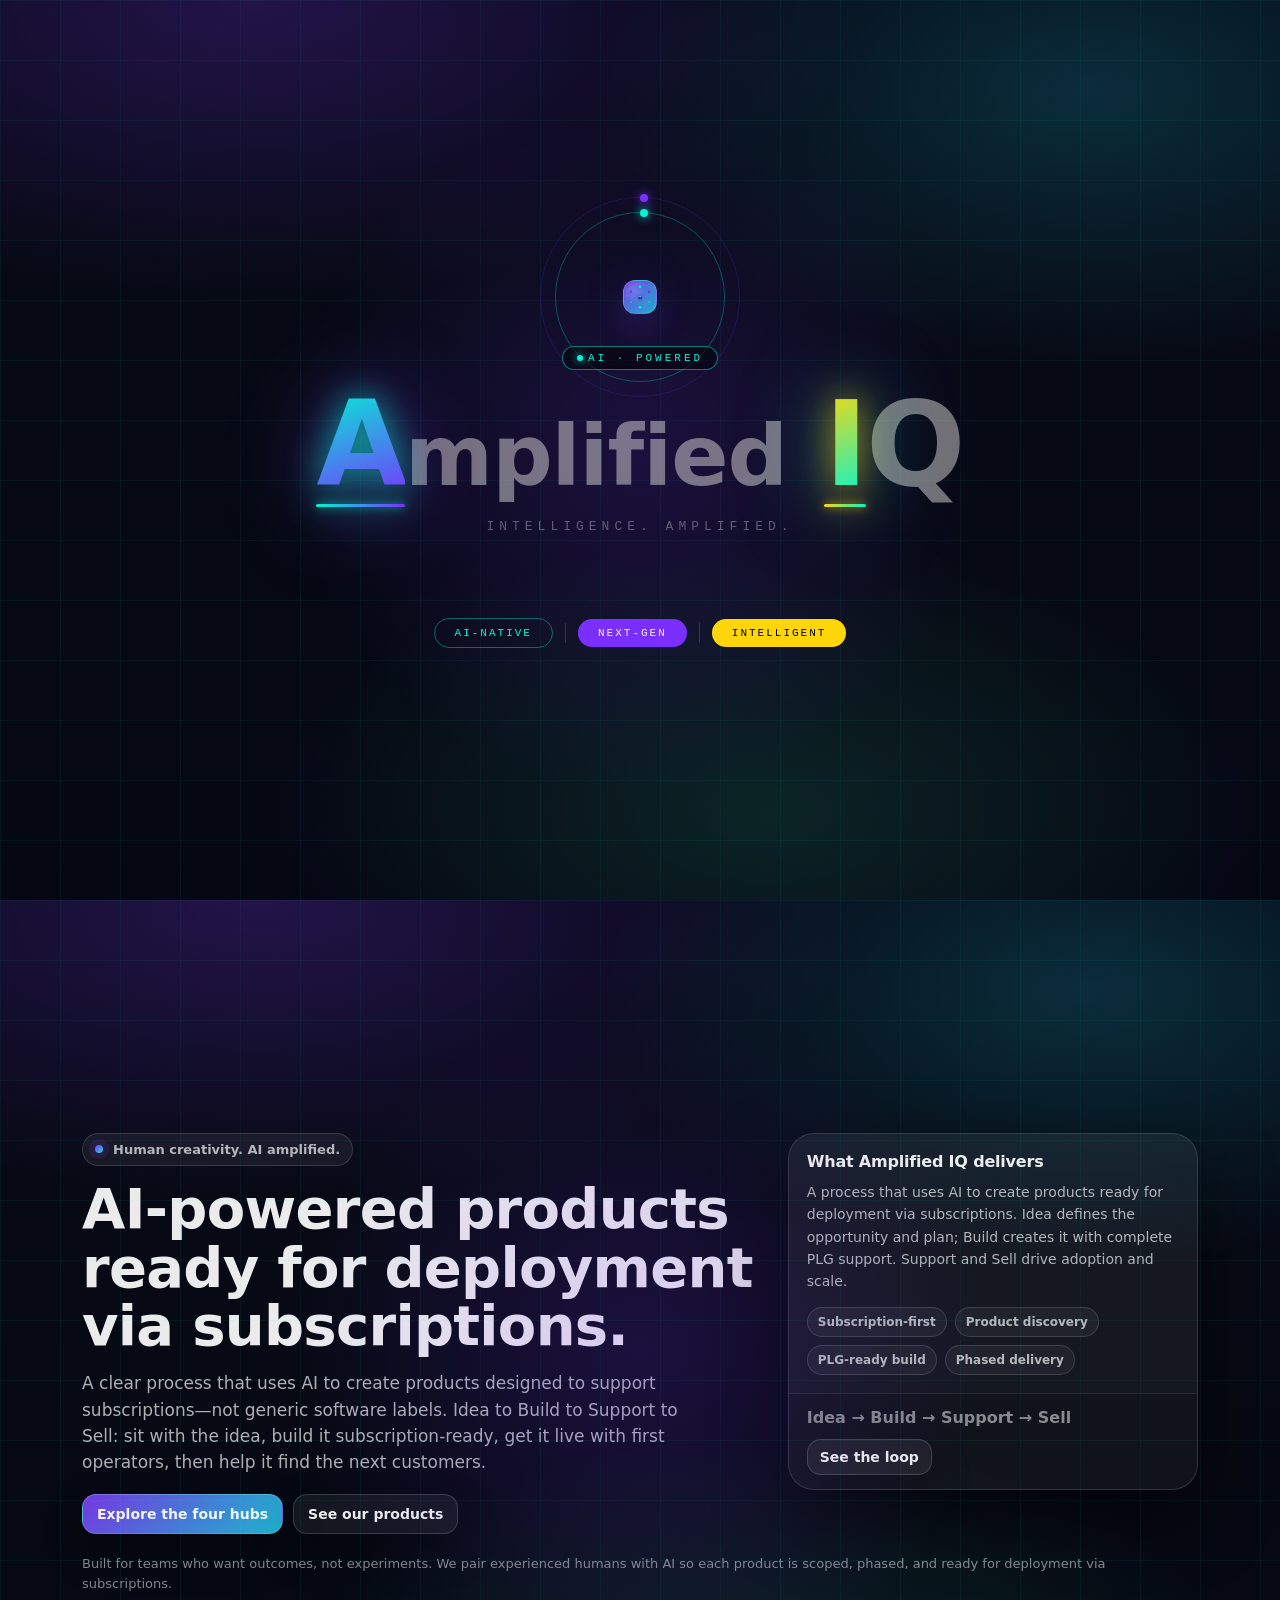
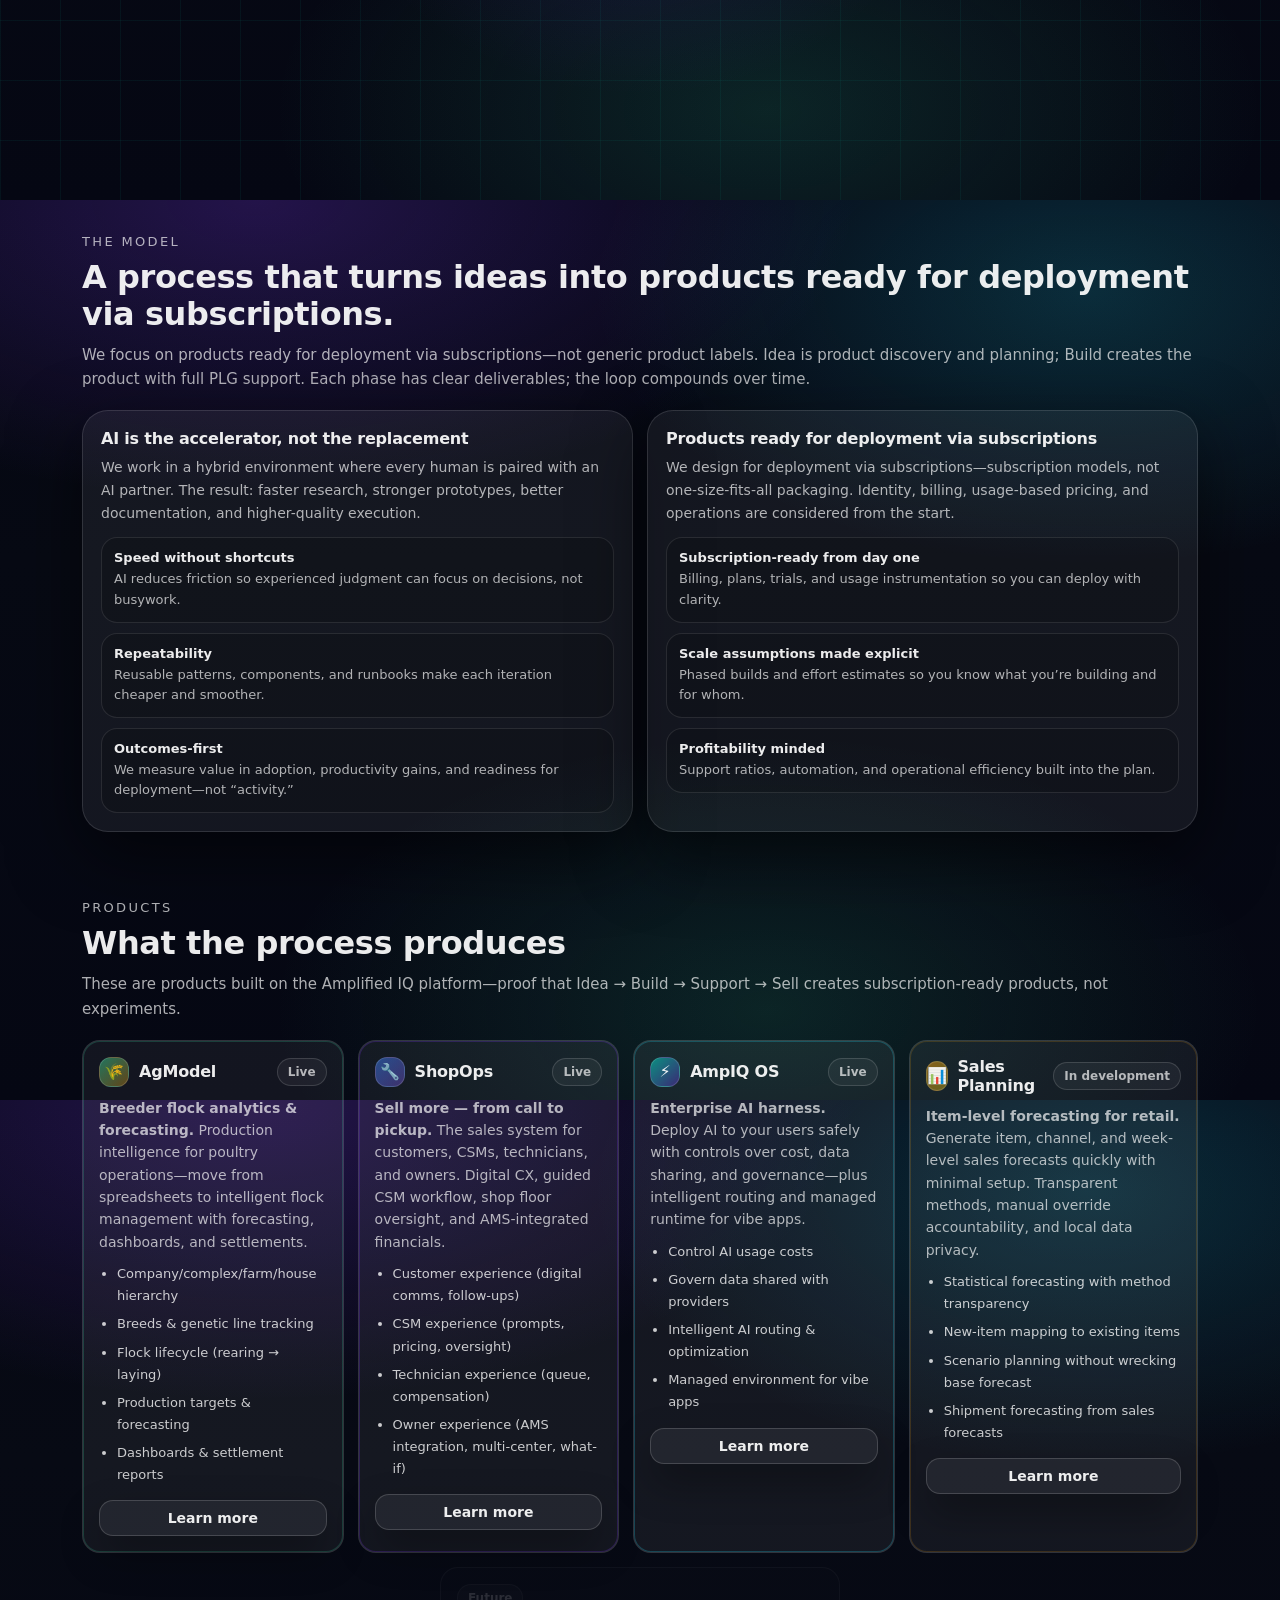
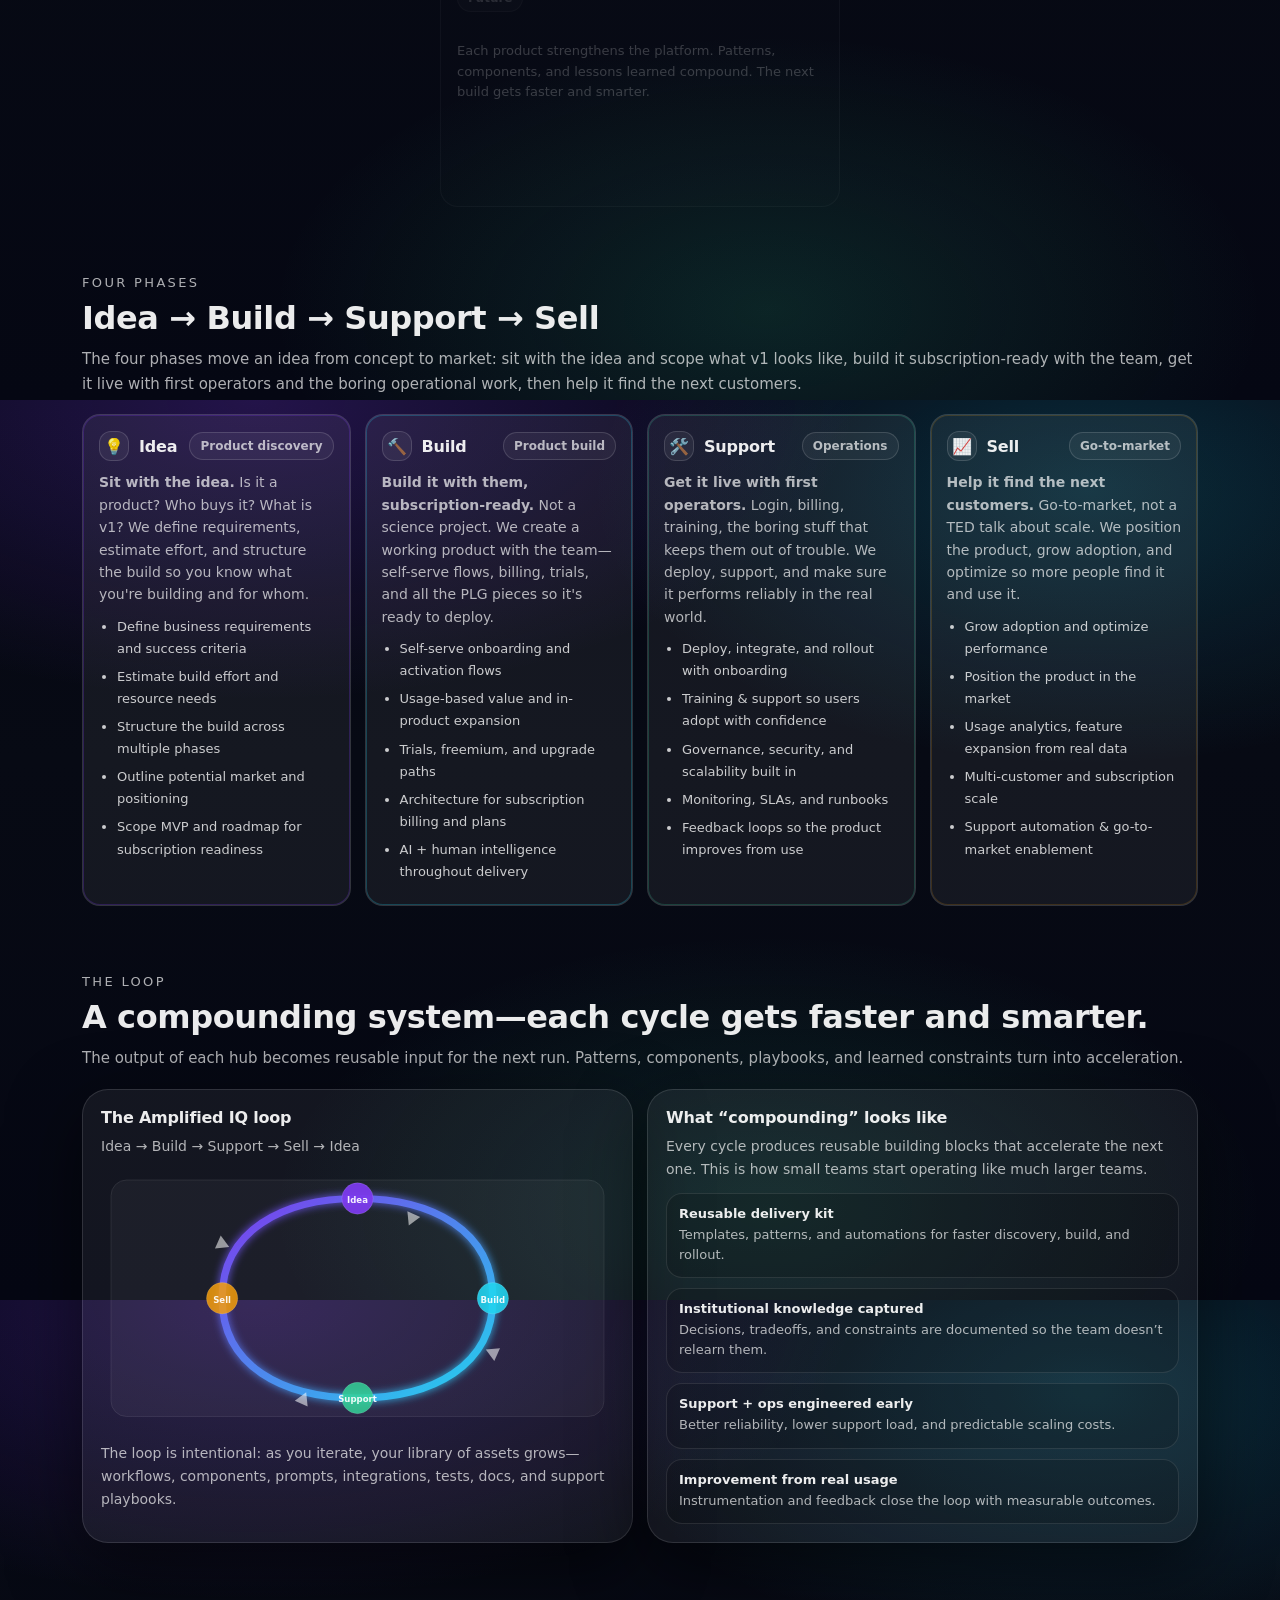
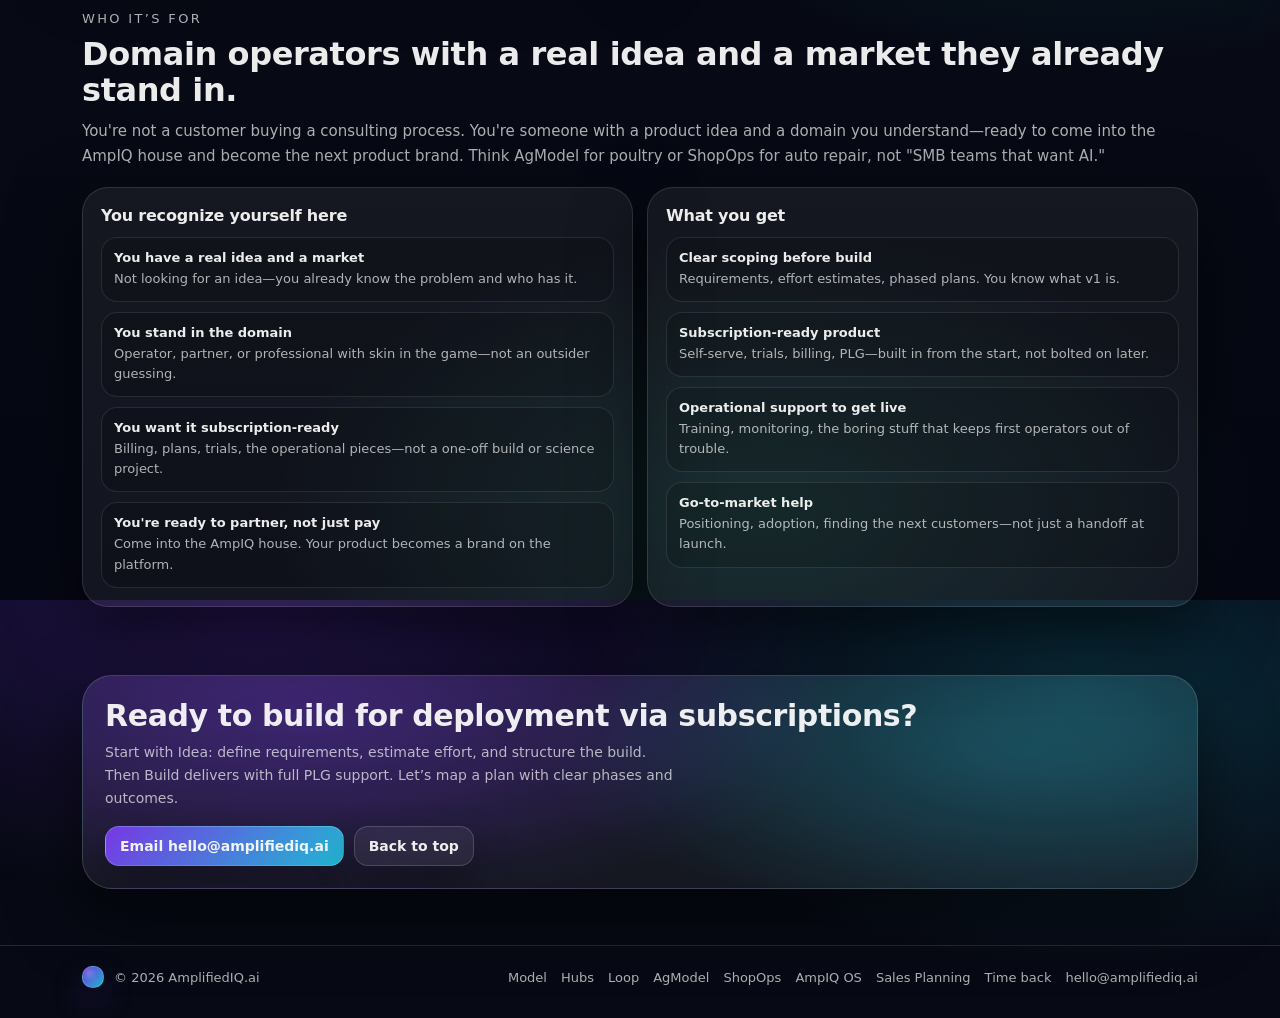
==== index.html @ dca17cbe "Expand ShopOps with full application story Customer experience: - Digital customer communication and" ====
<!doctype html>
<html lang="en">
<head>
  <meta charset="utf-8" />
  <meta name="viewport" content="width=device-width, initial-scale=1" />
  <title>Amplified IQ | Human creativity. AI amplified.</title>
  <meta name="description" content="Amplified IQ uses AI to create products ready for deployment via subscriptions. Ignite defines requirements and market; Forge builds with full PLG support." />
  <meta name="theme-color" content="#0b1020" />
  <style>
    :root {
      --black: #08080a;
      --white: #f2f0eb;
      --cyan: #00f5d4;
      --electric: #7b2fff;
      --gold: #ffd60a;
      --mid: #1a1a24;
    }
  
    * { margin: 0; padding: 0; box-sizing: border-box; }
  
    body {
      background: var(--black);
      color: var(--white);
      font-family: 'Syne', sans-serif;
      overflow-x: hidden;
      min-height: 100vh;
    }
  
    /* ─── HERO SECTION ─── */
    .hero {
      min-height: 100vh;
      display: flex;
      flex-direction: column;
      align-items: center;
      justify-content: center;
      position: relative;
      padding: 60px 40px;
      overflow: hidden;
    }
  
    /* animated grid bg */
    .hero::before {
      content: '';
      position: absolute;
      inset: 0;
      background-image:
        linear-gradient(rgba(0,245,212,0.05) 1px, transparent 1px),
        linear-gradient(90deg, rgba(0,245,212,0.05) 1px, transparent 1px);
      background-size: 60px 60px;
      animation: gridShift 20s linear infinite;
      pointer-events: none;
    }
  
    @keyframes gridShift {
      0% { transform: translateY(0); }
      100% { transform: translateY(60px); }
    }
  
    /* radial glow */
    .hero::after {
      content: '';
      position: absolute;
      top: 50%;
      left: 50%;
      transform: translate(-50%, -50%);
      width: 700px;
      height: 700px;
      background: radial-gradient(circle, rgba(123,47,255,0.18) 0%, transparent 70%);
      pointer-events: none;
    }
  
    /* ─── LOGO MARK ─── */
    .logo-container {
      position: relative;
      z-index: 2;
      display: flex;
      flex-direction: column;
      align-items: center;
      gap: 32px;
      animation: fadeUp 1s ease both;
    }
  
    @keyframes fadeUp {
      from { opacity: 0; transform: translateY(40px); }
      to   { opacity: 1; transform: translateY(0); }
    }
  
    .mark {
      position: relative;
      width: 140px;
      height: 140px;
    }
  
    .mark svg {
      width: 100%;
      height: 100%;
      filter: drop-shadow(0 0 24px rgba(0,245,212,0.5)) drop-shadow(0 0 60px rgba(123,47,255,0.4));
      animation: pulse 3s ease-in-out infinite;
    }
  
    @keyframes pulse {
      0%, 100% { filter: drop-shadow(0 0 24px rgba(0,245,212,0.5)) drop-shadow(0 0 60px rgba(123,47,255,0.4)); }
      50%       { filter: drop-shadow(0 0 40px rgba(0,245,212,0.8)) drop-shadow(0 0 80px rgba(123,47,255,0.7)); }
    }
  
    /* orbit ring */
    .orbit {
      position: absolute;
      top: 50%; left: 50%;
      width: 170px; height: 170px;
      border: 1px solid rgba(0,245,212,0.3);
      border-radius: 50%;
      transform: translate(-50%, -50%);
      animation: spin 8s linear infinite;
    }
    .orbit::before {
      content: '';
      position: absolute;
      top: -4px; left: 50%;
      width: 8px; height: 8px;
      background: var(--cyan);
      border-radius: 50%;
      box-shadow: 0 0 10px var(--cyan);
    }
  
    @keyframes spin { to { transform: translate(-50%, -50%) rotate(360deg); } }
  
    .orbit2 {
      width: 200px; height: 200px;
      border-color: rgba(123,47,255,0.2);
      animation: spin 12s linear infinite reverse;
    }
    .orbit2::before { background: var(--electric); box-shadow: 0 0 10px var(--electric); }
  
    /* ─── WORDMARK ─── */
    .wordmark {
      text-align: center;
    }
  
    .brand-name {
      font-size: clamp(52px, 8vw, 96px);
      font-weight: 800;
      letter-spacing: -2px;
      line-height: 0.9;
      color: rgba(242,240,235,0.55);
    }
  
    /* The A in Amplified — pops as the "A" of AI */
    .brand-name .ai-a {
      display: inline-block;
      position: relative;
      font-size: 1.22em;
      line-height: 1;
      font-weight: 800;
      background: linear-gradient(160deg, #00f5d4 0%, #7b2fff 100%);
      -webkit-background-clip: text;
      -webkit-text-fill-color: transparent;
      background-clip: text;
      filter: drop-shadow(0 0 18px rgba(0,245,212,0.7)) drop-shadow(0 0 40px rgba(123,47,255,0.5));
      animation: aiGlow 2.5s ease-in-out infinite;
      vertical-align: baseline;
    }
  
    /* underline indicator under the A */
    .brand-name .ai-a::after {
      content: '';
      position: absolute;
      bottom: -4px;
      left: 0; right: 0;
      height: 3px;
      background: linear-gradient(90deg, #00f5d4, #7b2fff);
      border-radius: 2px;
      box-shadow: 0 0 10px rgba(0,245,212,0.8);
    }
  
    /* "mplified" — subdued */
    .brand-name .rest {
      color: rgba(242,240,235,0.45);
      font-size: 0.88em;
      letter-spacing: -1px;
    }
  
    /* IQ block — the "I" pops */
    .brand-name .iq {
      display: inline-block;
      position: relative;
      margin-left: 6px;
    }
  
    /* The I in IQ — pops as the "I" of AI */
    .brand-name .ai-i {
      display: inline-block;
      position: relative;
      font-size: 1.22em;
      line-height: 1;
      background: linear-gradient(160deg, #ffd60a 0%, #00f5d4 100%);
      -webkit-background-clip: text;
      -webkit-text-fill-color: transparent;
      background-clip: text;
      filter: drop-shadow(0 0 18px rgba(255,214,10,0.7)) drop-shadow(0 0 40px rgba(0,245,212,0.5));
      animation: aiGlow 2.5s 0.4s ease-in-out infinite;
      vertical-align: baseline;
    }
  
    .brand-name .ai-i::after {
      content: '';
      position: absolute;
      bottom: -4px;
      left: 0; right: 0;
      height: 3px;
      background: linear-gradient(90deg, #ffd60a, #00f5d4);
      border-radius: 2px;
      box-shadow: 0 0 10px rgba(255,214,10,0.8);
    }
  
    /* Q — same size as I */
    .brand-name .q-letter {
      color: rgba(242,240,235,0.45);
      font-size: 1.22em;
    }
  
    @keyframes aiGlow {
      0%, 100% { filter: drop-shadow(0 0 18px rgba(0,245,212,0.6)) drop-shadow(0 0 40px rgba(123,47,255,0.4)) brightness(1); }
      50%       { filter: drop-shadow(0 0 30px rgba(0,245,212,1))   drop-shadow(0 0 60px rgba(123,47,255,0.8)) brightness(1.3); }
    }
  
    /* floating "AI" badge that appears above */
    .ai-badge {
      display: inline-flex;
      align-items: center;
      gap: 5px;
      background: rgba(0,0,0,0.5);
      border: 1px solid rgba(0,245,212,0.5);
      border-radius: 999px;
      padding: 5px 14px;
      font-family: 'Space Mono', monospace;
      font-size: 11px;
      letter-spacing: 3px;
      color: var(--cyan);
      margin-bottom: 16px;
      animation: fadeUp 1s 0.15s ease both;
      backdrop-filter: blur(8px);
    }
    .ai-badge-dot {
      width: 6px; height: 6px;
      border-radius: 50%;
      background: var(--cyan);
      box-shadow: 0 0 8px var(--cyan);
      animation: blink 1.4s ease-in-out infinite;
    }
    @keyframes blink {
      0%, 100% { opacity: 1; }
      50%       { opacity: 0.2; }
    }
  
    .tagline {
      font-family: 'Space Mono', monospace;
      font-size: 13px;
      letter-spacing: 5px;
      text-transform: uppercase;
      color: rgba(242,240,235,0.35);
      margin-top: 16px;
    }
  
    /* AI connector arc between A and I */
    .ai-connector {
      display: block;
      position: relative;
      height: 0;
      overflow: visible;
      pointer-events: none;
    }
  
    /* ─── BRAND STRIP ─── */
    .brand-strip {
      position: relative;
      z-index: 2;
      display: flex;
      align-items: center;
      gap: 12px;
      margin-top: 52px;
      animation: fadeUp 1s 0.3s ease both;
    }
  
    .pill {
      padding: 8px 20px;
      border-radius: 999px;
      font-family: 'Space Mono', monospace;
      font-size: 11px;
      letter-spacing: 2px;
      text-transform: uppercase;
    }
    .pill-outline {
      border: 1px solid rgba(0,245,212,0.4);
      color: var(--cyan);
    }
    .pill-solid {
      background: var(--electric);
      color: var(--white);
    }
    .pill-gold {
      background: var(--gold);
      color: var(--black);
    }
    .divider {
      width: 1px; height: 20px;
      background: rgba(255,255,255,0.15);
    }
  
    /* ─── BRAND BLOCK ─── */
    .brand-block {
      width: 100%;
      max-width: 1100px;
      margin: 0 auto;
      padding: 80px 40px;
      position: relative;
      z-index: 2;
    }
  
    .section-label {
      font-family: 'Space Mono', monospace;
      font-size: 10px;
      letter-spacing: 4px;
      text-transform: uppercase;
      color: var(--cyan);
      margin-bottom: 24px;
      display: flex;
      align-items: center;
      gap: 12px;
    }
    .section-label::after {
      content: '';
      flex: 1;
      height: 1px;
      background: rgba(0,245,212,0.2);
    }
  
    /* ─── COLOR PALETTE ─── */
    .palette-row {
      display: flex;
      gap: 16px;
      flex-wrap: wrap;
      margin-bottom: 60px;
    }
  
    .swatch {
      flex: 1;
      min-width: 120px;
      height: 120px;
      border-radius: 16px;
      position: relative;
      overflow: hidden;
      transition: transform 0.3s ease;
    }
    .swatch:hover { transform: translateY(-6px); }
    .swatch-label {
      position: absolute;
      bottom: 12px; left: 14px;
      font-family: 'Space Mono', monospace;
      font-size: 10px;
      letter-spacing: 1px;
    }
    .sw1 { background: #08080a; border: 1px solid rgba(255,255,255,0.08); }
    .sw2 { background: #00f5d4; }
    .sw3 { background: #7b2fff; }
    .sw4 { background: #ffd60a; }
    .sw5 { background: #f2f0eb; }
    .sw1 .swatch-label { color: rgba(242,240,235,0.5); }
    .sw2 .swatch-label, .sw3 .swatch-label { color: rgba(8,8,10,0.8); }
    .sw4 .swatch-label { color: rgba(8,8,10,0.8); }
    .sw5 .swatch-label { color: rgba(8,8,10,0.6); }
  
    /* ─── LOGO VARIANTS ─── */
    .variants-grid {
      display: grid;
      grid-template-columns: repeat(auto-fit, minmax(240px, 1fr));
      gap: 20px;
      margin-bottom: 60px;
    }
  
    .variant-card {
      background: var(--mid);
      border-radius: 20px;
      padding: 40px 30px;
      display: flex;
      flex-direction: column;
      align-items: center;
      gap: 20px;
      border: 1px solid rgba(255,255,255,0.06);
      transition: border-color 0.3s;
    }
    .variant-card:hover { border-color: rgba(0,245,212,0.3); }
  
    .variant-card.dark-card {
      background: #f2f0eb;
    }
    .variant-card.electric-card {
      background: linear-gradient(135deg, #7b2fff, #3d00c0);
    }
  
    .card-label {
      font-family: 'Space Mono', monospace;
      font-size: 10px;
      letter-spacing: 3px;
      text-transform: uppercase;
      color: rgba(242,240,235,0.35);
    }
    .electric-card .card-label { color: rgba(242,240,235,0.6); }
    .dark-card .card-label { color: rgba(8,8,10,0.4); }
  
    .mini-wordmark {
      font-size: 28px;
      font-weight: 800;
      letter-spacing: -1px;
      background: linear-gradient(135deg, var(--white), var(--cyan));
      -webkit-background-clip: text;
      -webkit-text-fill-color: transparent;
      background-clip: text;
    }
    .dark-card .mini-wordmark {
      background: linear-gradient(135deg, #08080a, #7b2fff);
      -webkit-background-clip: text;
      background-clip: text;
    }
    .electric-card .mini-wordmark {
      background: linear-gradient(135deg, var(--white), var(--gold));
      -webkit-background-clip: text;
      background-clip: text;
    }
  
    /* ─── TYPOGRAPHY SPECIMEN ─── */
    .type-specimen {
      background: var(--mid);
      border-radius: 20px;
      padding: 50px;
      margin-bottom: 60px;
      border: 1px solid rgba(255,255,255,0.06);
    }
  
    .specimen-display {
      font-size: clamp(40px, 6vw, 72px);
      font-weight: 800;
      color: var(--white);
      line-height: 1;
      margin-bottom: 6px;
    }
    .specimen-mono {
      font-family: 'Space Mono', monospace;
      font-size: 13px;
      color: var(--cyan);
      letter-spacing: 3px;
      margin-bottom: 28px;
    }
    .specimen-body {
      font-size: 16px;
      font-weight: 400;
      color: rgba(242,240,235,0.6);
      line-height: 1.7;
      max-width: 560px;
    }
  
    /* ─── AI MARK DETAIL ─── */
    .ai-mark-section {
      display: grid;
      grid-template-columns: 1fr 1fr;
      gap: 20px;
      margin-bottom: 60px;
    }
  
    @media (max-width: 640px) {
      .ai-mark-section { grid-template-columns: 1fr; }
      .hero::before { background-size: 40px 40px; }
    }
  
    .ai-mark-card {
      background: var(--mid);
      border-radius: 20px;
      padding: 40px;
      display: flex;
      flex-direction: column;
      align-items: center;
      justify-content: center;
      gap: 20px;
      border: 1px solid rgba(255,255,255,0.06);
      min-height: 200px;
    }
  
    .mono-text {
      font-family: 'Space Mono', monospace;
      font-size: 11px;
      color: rgba(242,240,235,0.4);
      text-align: center;
      letter-spacing: 1px;
      line-height: 1.8;
    }
  
    /* ─── FOOTER ─── */
    .brand-footer {
      text-align: center;
      padding: 40px;
      font-family: 'Space Mono', monospace;
      font-size: 11px;
      letter-spacing: 3px;
      color: rgba(242,240,235,0.2);
      text-transform: uppercase;
      border-top: 1px solid rgba(255,255,255,0.05);
      position: relative;
      z-index: 2;
    }
  
  </style>
  <style>
    :root{
      --bg: #070a14;
      --panel: rgba(255,255,255,.06);
      --panel2: rgba(255,255,255,.09);
      --text: rgba(255,255,255,.92);
      --muted: rgba(255,255,255,.68);
      --faint: rgba(255,255,255,.50);
      --line: rgba(255,255,255,.12);
      --shadow: 0 24px 70px rgba(0,0,0,.55);
      --radius: 18px;
      --radius2: 26px;

      --a: #7c3aed; /* violet */
      --b: #22d3ee; /* cyan */
      --c: #34d399; /* green */
      --d: #f59e0b; /* amber */

      --max: 1160px;
      --font: ui-sans-serif, system-ui, -apple-system, Segoe UI, Roboto, Helvetica, Arial, "Apple Color Emoji","Segoe UI Emoji";
    }

    *{ box-sizing: border-box; }
    html,body{ height:100%; }
    body{
      margin:0;
      font-family: var(--font);
      color: var(--text);
      background:
        radial-gradient(1000px 500px at 20% 0%, rgba(124,58,237,.25), transparent 60%),
        radial-gradient(900px 500px at 85% 10%, rgba(34,211,238,.18), transparent 55%),
        radial-gradient(900px 500px at 60% 90%, rgba(52,211,153,.14), transparent 55%),
        linear-gradient(180deg, #050713 0%, #070a14 40%, #050713 100%);
      overflow-x: hidden;
    }

    a{ color: inherit; text-decoration: none; }
    .wrap{ max-width: var(--max); margin: 0 auto; padding: 0 22px; }

    /* Top nav */
    .nav{
      position: sticky; top: 0; z-index: 50;
      backdrop-filter: blur(14px);
      background: rgba(7,10,20,.55);
      border-bottom: 1px solid var(--line);
    }
    .nav-inner{
      display:flex; align-items:center; justify-content:space-between;
      padding: 14px 0;
      gap: 18px;
    }
    .brand{
      display:flex; align-items:center; gap: 10px;
      font-weight: 750;
      letter-spacing: .2px;
    }
    .mark{
      width: 34px; height: 34px;
      border-radius: 12px;
      background:
        radial-gradient(circle at 30% 30%, rgba(255,255,255,.18), transparent 40%),
        linear-gradient(135deg, rgba(124,58,237,.95), rgba(34,211,238,.85));
      box-shadow: 0 14px 32px rgba(124,58,237,.25);
      border: 1px solid rgba(255,255,255,.14);
    }
    .nav-links{
      display:flex; gap: 16px; flex-wrap: wrap;
      color: var(--muted);
      font-weight: 550;
      font-size: 14px;
    }
    .nav-links a{
      padding: 10px 10px;
      border-radius: 12px;
      transition: background .2s ease, color .2s ease;
    }
    .nav-links a:hover{
      background: rgba(255,255,255,.06);
      color: var(--text);
    }
    .nav-products{
      display:flex; gap: 8px; align-items: center;
    }
    .nav-products::before{
      content: '';
      width: 1px; height: 16px;
      background: rgba(255,255,255,.14);
      margin: 0 4px;
    }
    .nav-cta{
      display:flex; align-items:center; gap: 10px;
    }
    .btn{
      display:inline-flex; align-items:center; justify-content:center;
      gap: 10px;
      padding: 11px 14px;
      border-radius: 14px;
      border: 1px solid rgba(255,255,255,.16);
      background: rgba(255,255,255,.06);
      color: var(--text);
      font-weight: 650;
      font-size: 14px;
      box-shadow: 0 18px 40px rgba(0,0,0,.32);
      transition: transform .15s ease, background .2s ease, border-color .2s ease;
      cursor:pointer;
    }
    .btn:hover{ transform: translateY(-1px); background: rgba(255,255,255,.09); border-color: rgba(255,255,255,.22); }
    .btn.primary{
      background: linear-gradient(135deg, rgba(124,58,237,.95), rgba(34,211,238,.85));
      border-color: rgba(255,255,255,.18);
    }
    .btn.primary:hover{ background: linear-gradient(135deg, rgba(124,58,237,1), rgba(34,211,238,.95)); }

    /* Hero */
    .hero{
      padding: 56px 0 28px;
      position: relative;
    }
    .hero-grid{
      display:grid;
      grid-template-columns: 1.25fr .75fr;
      gap: 22px;
      align-items: start;
    }
    .kicker{
      display:inline-flex;
      align-items:center;
      gap: 10px;
      padding: 8px 12px;
      border-radius: 999px;
      border: 1px solid rgba(255,255,255,.14);
      background: rgba(255,255,255,.06);
      color: var(--muted);
      font-weight: 650;
      font-size: 13px;
    }
    .dot{
      width: 8px; height: 8px; border-radius: 999px;
      background: linear-gradient(135deg, var(--a), var(--b));
      box-shadow: 0 0 0 6px rgba(124,58,237,.12);
    }
    h1{
      margin: 14px 0 0;
      font-size: clamp(34px, 4.4vw, 56px);
      line-height: 1.05;
      letter-spacing: -0.7px;
    }
    .subhead{
      margin: 14px 0 0;
      color: var(--muted);
      font-size: 17px;
      line-height: 1.55;
      max-width: 58ch;
    }
    .hero-actions{
      margin-top: 18px;
      display:flex; gap: 10px; flex-wrap: wrap;
    }
    .mini{
      margin-top: 14px;
      color: var(--faint);
      font-size: 13px;
      line-height: 1.6;
    }
    .hero .mini{
      margin-top: 20px;
    }

    /* Right hero card */
    .card{
      background: rgba(255,255,255,.06);
      border: 1px solid rgba(255,255,255,.12);
      border-radius: var(--radius2);
      box-shadow: var(--shadow);
      overflow: hidden;
    }
    .card .inner{ padding: 18px; }
    .card h3{
      margin: 0;
      font-size: 16px;
      letter-spacing: -.2px;
    }
    .card p{
      margin: 10px 0 0;
      color: var(--muted);
      font-size: 14px;
      line-height: 1.6;
    }
    .badge-row{
      margin-top: 14px;
      display:flex; flex-wrap:wrap; gap: 8px;
    }
    .badge{
      font-size: 12px;
      padding: 7px 10px;
      border-radius: 999px;
      border: 1px solid rgba(255,255,255,.14);
      background: rgba(255,255,255,.05);
      color: var(--muted);
      font-weight: 650;
    }
    .card .footer{
      padding: 14px 18px;
      border-top: 1px solid rgba(255,255,255,.10);
      background: rgba(0,0,0,.18);
      display:flex;
      justify-content:space-between;
      gap: 12px;
      align-items:center;
      flex-wrap: wrap;
    }

    /* Sections */
    section{ padding: 34px 0; }
    .section-title{
      font-size: 13px;
      color: var(--muted);
      letter-spacing: .18em;
      text-transform: uppercase;
      margin: 0 0 10px;
    }
    .section-head{
      display:flex;
      flex-direction: column;
      gap: 10px;
    }
    .section-head h2{
      margin: 0;
      font-size: clamp(22px, 2.6vw, 32px);
      letter-spacing: -.4px;
      line-height: 1.15;
    }
    .section-head p{
      margin: 0;
      color: var(--muted);
      max-width: none;
      line-height: 1.65;
      font-size: 15px;
    }

    /* Hub grid */
    .grid-4{
      margin-top: 18px;
      display:grid;
      grid-template-columns: repeat(4, 1fr);
      gap: 14px;
    }
    .hub{
      padding: 16px;
      border-radius: var(--radius);
      border: 1px solid rgba(255,255,255,.12);
      background: rgba(255,255,255,.06);
      transition: transform .15s ease, background .2s ease, border-color .2s ease;
      min-height: 240px;
    }
    .hub:hover{
      transform: translateY(-2px);
      background: rgba(255,255,255,.08);
      border-color: rgba(255,255,255,.18);
    }
    .hub-top{
      display:flex; align-items:center; justify-content:space-between;
      gap: 10px;
      margin-bottom: 10px;
    }
    .hub-name{
      display:flex; align-items:center; gap: 10px;
      font-weight: 800;
      letter-spacing: -.2px;
    }
    .hub-ico{
      width: 30px; height: 30px;
      border-radius: 12px;
      border: 1px solid rgba(255,255,255,.14);
      background: rgba(255,255,255,.06);
      display:grid; place-items:center;
    }
    .hub-tag{
      font-size: 12px;
      padding: 6px 10px;
      border-radius: 999px;
      border: 1px solid rgba(255,255,255,.14);
      background: rgba(255,255,255,.05);
      color: var(--muted);
      font-weight: 700;
      white-space: nowrap;
    }
    .hub p{
      margin: 0 0 10px;
      color: var(--muted);
      font-size: 14px;
      line-height: 1.6;
    }
    .hub ul{
      margin: 0;
      padding-left: 18px;
      color: rgba(255,255,255,.78);
      font-size: 13px;
      line-height: 1.7;
    }
    .hub ul li{ margin: 6px 0; }
    .accent-a{ box-shadow: 0 0 0 1px rgba(124,58,237,.25) inset; }
    .accent-b{ box-shadow: 0 0 0 1px rgba(34,211,238,.25) inset; }
    .accent-c{ box-shadow: 0 0 0 1px rgba(52,211,153,.22) inset; }
    .accent-d{ box-shadow: 0 0 0 1px rgba(245,158,11,.18) inset; }

    /* Loop + value layout */
    .two-col{
      margin-top: 18px;
      display:grid;
      grid-template-columns: 1fr 1fr;
      gap: 14px;
      align-items: stretch;
    }
    .panel{
      border-radius: var(--radius2);
      border: 1px solid rgba(255,255,255,.12);
      background: rgba(255,255,255,.06);
      box-shadow: var(--shadow);
      overflow:hidden;
    }
    .panel .inner{ padding: 18px; }
    .panel h3{ margin: 0 0 8px; font-size: 16px; letter-spacing: -.2px; }
    .panel p{ margin: 0; color: var(--muted); line-height: 1.65; font-size: 14px; }
    .bullets{
      margin-top: 12px;
      display:grid;
      grid-template-columns: 1fr;
      gap: 10px;
    }
    .bullet{
      padding: 12px 12px;
      border-radius: 16px;
      border: 1px solid rgba(255,255,255,.10);
      background: rgba(0,0,0,.16);
    }
    .bullet b{ display:block; font-size: 13px; }
    .bullet span{ display:block; margin-top: 4px; color: var(--muted); font-size: 13px; line-height: 1.55; }

    /* CTA */
    .cta{
      padding: 34px 0 56px;
    }
    .cta-box{
      border-radius: 30px;
      border: 1px solid rgba(255,255,255,.14);
      background:
        radial-gradient(900px 320px at 20% 20%, rgba(124,58,237,.28), transparent 60%),
        radial-gradient(900px 320px at 85% 35%, rgba(34,211,238,.18), transparent 55%),
        rgba(255,255,255,.06);
      box-shadow: var(--shadow);
      overflow:hidden;
      position: relative;
    }
    .cta-inner{
      padding: 22px;
      display:flex;
      align-items:center;
      justify-content:space-between;
      gap: 16px;
      flex-wrap: wrap;
    }
    .cta-inner h2{ margin:0; font-size: clamp(20px, 2.4vw, 30px); letter-spacing: -.4px; }
    .cta-inner p{ margin:8px 0 0; color: var(--muted); max-width: 65ch; line-height: 1.65; font-size: 14px; }

    /* Footer */
    footer{
      border-top: 1px solid var(--line);
      padding: 20px 0 30px;
      color: var(--muted);
      font-size: 13px;
    }
    .foot{
      display:flex; justify-content:space-between; align-items:center;
      gap: 12px; flex-wrap: wrap;
    }

    /* Responsive */
    @media (max-width: 980px){
      .hero-grid{ grid-template-columns: 1fr; }
      .grid-4{ grid-template-columns: repeat(2, 1fr); }
      .two-col{ grid-template-columns: 1fr; }
    }
    @media (max-width: 560px){
      .grid-4{ grid-template-columns: 1fr; }
      .nav-links{ display:none; }
      .btn{ width: 100%; }
      .nav-cta{ width: 100%; }
      .nav-inner{ align-items:flex-start; flex-direction: column; }
    }

    /* Reduced motion */
    @media (prefers-reduced-motion: reduce){
      *{ transition:none !important; scroll-behavior: auto !important; }
    }
  </style>
</head>

<body>
  <section class="hero">

    <div class="logo-container">
  
      <!-- SVG MARK: stylized brain / signal wave / AI node -->
      <div class="mark">
        <div class="orbit"></div>
        <div class="orbit orbit2"></div>
        <svg viewBox="0 0 100 100" fill="none" xmlns="http://www.w3.org/2000/svg">
          <!-- outer hexagon -->
          <polygon points="50,5 91,27.5 91,72.5 50,95 9,72.5 9,27.5" stroke="url(#hexGrad)" stroke-width="1.5" fill="none" opacity="0.6"></polygon>
  
          <!-- neural nodes -->
          <circle cx="50" cy="50" r="8" fill="url(#coreGrad)"></circle>
          <circle cx="50" cy="50" r="13" stroke="url(#coreGrad)" stroke-width="0.8" fill="none" opacity="0.5"></circle>
  
          <!-- signal lines from center -->
          <line x1="50" y1="37" x2="50" y2="18" stroke="url(#lineGrad)" stroke-width="1.5" stroke-linecap="round"></line>
          <line x1="50" y1="63" x2="50" y2="82" stroke="url(#lineGrad)" stroke-width="1.5" stroke-linecap="round"></line>
          <line x1="37" y1="43" x2="22" y2="34" stroke="url(#lineGrad)" stroke-width="1.5" stroke-linecap="round"></line>
          <line x1="63" y1="43" x2="78" y2="34" stroke="url(#lineGrad)" stroke-width="1.5" stroke-linecap="round"></line>
          <line x1="37" y1="57" x2="22" y2="66" stroke="url(#lineGrad)" stroke-width="1.5" stroke-linecap="round"></line>
          <line x1="63" y1="57" x2="78" y2="66" stroke="url(#lineGrad)" stroke-width="1.5" stroke-linecap="round"></line>
  
          <!-- secondary nodes -->
          <circle cx="50" cy="18" r="4" fill="#00f5d4"></circle>
          <circle cx="50" cy="82" r="4" fill="#00f5d4"></circle>
          <circle cx="22" cy="34" r="4" fill="#7b2fff"></circle>
          <circle cx="78" cy="34" r="4" fill="#7b2fff"></circle>
          <circle cx="22" cy="66" r="3" fill="rgba(0,245,212,0.6)"></circle>
          <circle cx="78" cy="66" r="3" fill="rgba(0,245,212,0.6)"></circle>
  
          <!-- AI letterform in center -->
          <text x="50" y="55" text-anchor="middle" font-family="&#39;Space Mono&#39;, monospace" font-size="11" font-weight="700" fill="#08080a" letter-spacing="-1">AI</text>
  
          <defs>
            <lineargradient id="hexGrad" x1="0" y1="0" x2="100" y2="100" gradientUnits="userSpaceOnUse">
              <stop offset="0%" stop-color="#00f5d4"></stop>
              <stop offset="100%" stop-color="#7b2fff"></stop>
            </lineargradient>
            <radialgradient id="coreGrad" cx="50%" cy="50%" r="50%">
              <stop offset="0%" stop-color="#00f5d4"></stop>
              <stop offset="100%" stop-color="#7b2fff"></stop>
            </radialgradient>
            <lineargradient id="lineGrad" x1="0" y1="0" x2="0" y2="1">
              <stop offset="0%" stop-color="#00f5d4" stop-opacity="0.9"></stop>
              <stop offset="100%" stop-color="#7b2fff" stop-opacity="0.4"></stop>
            </lineargradient>
          </defs>
        </svg>
      </div>
  
      <!-- WORDMARK -->
      <div class="wordmark">
        <div class="ai-badge"><span class="ai-badge-dot"></span>AI · POWERED</div>
        <div class="brand-name"><span class="ai-a">A</span><span class="rest">mplified</span> <span class="iq"><span class="ai-i">I</span><span class="q-letter">Q</span></span></div>
        <div class="tagline">Intelligence. Amplified.</div>
      </div>
  
      <!-- PILL TAGS -->
      <div class="brand-strip">
        <div class="pill pill-outline">AI-Native</div>
        <div class="divider"></div>
        <div class="pill pill-solid">Next-Gen</div>
        <div class="divider"></div>
        <div class="pill pill-gold">Intelligent</div>
      </div>
  
    </div>
  </section>

  <!-- HERO -->
  <header id="top" class="hero">
    <div class="wrap">
      <div class="hero-grid">
        <div>
          <div class="kicker"><span class="dot" aria-hidden="true"></span> Human creativity. AI amplified.</div>
          <h1>AI-powered products ready for deployment via subscriptions.</h1>
          <p class="subhead">
            A clear process that uses AI to create products designed to support subscriptions—not generic software labels.
            Idea to Build to Support to Sell: sit with the idea, build it subscription-ready, get it live with first operators, then help it find the next customers.
          </p>

          <div class="hero-actions">
            <a class="btn primary" href="#hubs">Explore the four hubs</a>
            <a class="btn" href="#products">See our products</a>
          </div>
        </div>

        <aside class="card" aria-label="What we do">
          <div class="inner">
            <h3>What Amplified IQ delivers</h3>
            <p>
              A process that uses AI to create products ready for deployment via subscriptions. Idea defines the opportunity
              and plan; Build creates it with complete PLG support. Support and Sell drive adoption and scale.
            </p>
            <div class="badge-row">
              <span class="badge">Subscription-first</span>
              <span class="badge">Product discovery</span>
              <span class="badge">PLG-ready build</span>
              <span class="badge">Phased delivery</span>
            </div>
          </div>
          <div class="footer">
            <span style="color:var(--faint); font-weight:650;">Idea → Build → Support → Sell</span>
            <a class="btn" href="#loop" style="padding:9px 12px;">See the loop</a>
          </div>
        </aside>
      </div>
      <p class="mini">
        Built for teams who want outcomes, not experiments. We pair experienced humans with AI so each product
        is scoped, phased, and ready for deployment via subscriptions.
      </p>
    </div>
  </header>

  <!-- MODEL -->
  <section id="model">
    <div class="wrap">
      <div class="section-head">
        <div>
          <div class="section-title">The model</div>
          <h2>A process that turns ideas into products ready for deployment via subscriptions.</h2>
        </div>
        <p>
          We focus on products ready for deployment via subscriptions—not generic product labels. Idea is product discovery and planning;
          Build creates the product with full PLG support. Each phase has clear deliverables; the loop compounds over time.
        </p>
      </div>

      <div class="two-col" style="margin-top:18px;">
        <div class="panel">
          <div class="inner">
            <h3>AI is the accelerator, not the replacement</h3>
            <p>
              We work in a hybrid environment where every human is paired with an AI partner.
              The result: faster research, stronger prototypes, better documentation, and higher-quality execution.
            </p>

            <div class="bullets">
              <div class="bullet">
                <b>Speed without shortcuts</b>
                <span>AI reduces friction so experienced judgment can focus on decisions, not busywork.</span>
              </div>
              <div class="bullet">
                <b>Repeatability</b>
                <span>Reusable patterns, components, and runbooks make each iteration cheaper and smoother.</span>
              </div>
              <div class="bullet">
                <b>Outcomes-first</b>
                <span>We measure value in adoption, productivity gains, and readiness for deployment—not “activity.”</span>
              </div>
            </div>
          </div>
        </div>

        <div class="panel">
          <div class="inner">
            <h3>Products ready for deployment via subscriptions</h3>
            <p>
              We design for deployment via subscriptions—subscription models, not one-size-fits-all packaging. Identity, billing,
              usage-based pricing, and operations are considered from the start.
            </p>

            <div class="bullets">
              <div class="bullet">
                <b>Subscription-ready from day one</b>
                <span>Billing, plans, trials, and usage instrumentation so you can deploy with clarity.</span>
              </div>
              <div class="bullet">
                <b>Scale assumptions made explicit</b>
                <span>Phased builds and effort estimates so you know what you’re building and for whom.</span>
              </div>
              <div class="bullet">
                <b>Profitability minded</b>
                <span>Support ratios, automation, and operational efficiency built into the plan.</span>
              </div>
            </div>
          </div>
        </div>
      </div>

    </div>
  </section>

  <!-- PRODUCTS -->
  <section id="products">
    <div class="wrap">
      <div class="section-head">
        <div>
          <div class="section-title">Products</div>
          <h2>What the process produces</h2>
        </div>
        <p>
          These are products built on the Amplified IQ platform—proof that Idea → Build → Support → Sell creates subscription-ready products, not experiments.
        </p>
      </div>

      <div class="grid-4">
        <article class="hub accent-c">
          <div class="hub-top">
            <div class="hub-name">
              <span class="hub-ico" aria-hidden="true" style="background: linear-gradient(135deg, rgba(52,211,153,.5), rgba(245,158,11,.35));">🌾</span> AgModel
            </div>
            <span class="hub-tag">Live</span>
          </div>
          <p><strong>Breeder flock analytics & forecasting.</strong> Production intelligence for poultry operations—move from spreadsheets to intelligent flock management with forecasting, dashboards, and settlements.</p>
          <ul>
            <li>Company/complex/farm/house hierarchy</li>
            <li>Breeds & genetic line tracking</li>
            <li>Flock lifecycle (rearing → laying)</li>
            <li>Production targets & forecasting</li>
            <li>Dashboards & settlement reports</li>
          </ul>
          <div style="margin-top: 14px;">
            <a class="btn" href="agmodel.html" style="padding: 9px 14px; width: 100%; justify-content: center;">Learn more</a>
          </div>
        </article>

        <article class="hub accent-a">
          <div class="hub-top">
            <div class="hub-name">
              <span class="hub-ico" aria-hidden="true" style="background: linear-gradient(135deg, rgba(59,130,246,.5), rgba(139,92,246,.35));">🔧</span> ShopOps
            </div>
            <span class="hub-tag">Live</span>
          </div>
          <p><strong>Sell more — from call to pickup.</strong> The sales system for customers, CSMs, technicians, and owners. Digital CX, guided CSM workflow, shop floor oversight, and AMS-integrated financials.</p>
          <ul>
            <li>Customer experience (digital comms, follow-ups)</li>
            <li>CSM experience (prompts, pricing, oversight)</li>
            <li>Technician experience (queue, compensation)</li>
            <li>Owner experience (AMS integration, multi-center, what-if)</li>
          </ul>
          <div style="margin-top: 14px;">
            <a class="btn" href="shopops.html" style="padding: 9px 14px; width: 100%; justify-content: center;">Learn more</a>
          </div>
        </article>

        <article class="hub accent-b">
          <div class="hub-top">
            <div class="hub-name">
              <span class="hub-ico" aria-hidden="true" style="background: linear-gradient(135deg, rgba(0,245,212,.5), rgba(123,47,255,.35));">⚡</span> AmpIQ OS
            </div>
            <span class="hub-tag">Live</span>
          </div>
          <p><strong>Enterprise AI harness.</strong> Deploy AI to your users safely with controls over cost, data sharing, and governance—plus intelligent routing and managed runtime for vibe apps.</p>
          <ul>
            <li>Control AI usage costs</li>
            <li>Govern data shared with providers</li>
            <li>Intelligent AI routing & optimization</li>
            <li>Managed environment for vibe apps</li>
          </ul>
          <div style="margin-top: 14px;">
            <a class="btn" href="operating-system.html" style="padding: 9px 14px; width: 100%; justify-content: center;">Learn more</a>
          </div>
        </article>

        <article class="hub accent-d">
          <div class="hub-top">
            <div class="hub-name">
              <span class="hub-ico" aria-hidden="true" style="background: linear-gradient(135deg, rgba(245,158,11,.5), rgba(255,214,10,.35));">📊</span> Sales Planning
            </div>
            <span class="hub-tag">In development</span>
          </div>
          <p><strong>Item-level forecasting for retail.</strong> Generate item, channel, and week-level sales forecasts quickly with minimal setup. Transparent methods, manual override accountability, and local data privacy.</p>
          <ul>
            <li>Statistical forecasting with method transparency</li>
            <li>New-item mapping to existing items</li>
            <li>Scenario planning without wrecking base forecast</li>
            <li>Shipment forecasting from sales forecasts</li>
          </ul>
          <div style="margin-top: 14px;">
            <a class="btn" href="sales-planning.html" style="padding: 9px 14px; width: 100%; justify-content: center;">Learn more</a>
          </div>
        </article>
      </div>

      <div style="margin-top: 14px; display: flex; justify-content: center;">
        <article class="hub" style="border: 1px solid rgba(255,255,255,.08); background: rgba(255,255,255,.02); opacity: 0.4; max-width: 400px;">
          <div class="hub-top">
            <span class="hub-tag" style="opacity: 0.5;">Future</span>
          </div>
          <p style="color: rgba(255,255,255,.5); font-size: 13px; line-height: 1.6; min-height: 100px; display: flex; align-items: center;">
            Each product strengthens the platform. Patterns, components, and lessons learned compound. The next build gets faster and smarter.
          </p>
        </article>
      </div>
    </div>
  </section>

  <!-- HUBS -->
  <section id="hubs">
    <div class="wrap">
      <div class="section-head">
        <div>
          <div class="section-title">Four phases</div>
          <h2>Idea → Build → Support → Sell</h2>
        </div>
        <p>
          The four phases move an idea from concept to market: sit with the idea and scope what v1 looks like, build it subscription-ready with the team, get it live with first operators and the boring operational work, then help it find the next customers.
        </p>
      </div>

      <div class="grid-4">
        <article class="hub accent-a">
          <div class="hub-top">
            <div class="hub-name">
              <span class="hub-ico" aria-hidden="true">💡</span> Idea
            </div>
            <span class="hub-tag">Product discovery</span>
          </div>
          <p><strong>Sit with the idea.</strong> Is it a product? Who buys it? What is v1? We define requirements, estimate effort, and structure the build so you know what you're building and for whom.</p>
          <ul>
            <li>Define business requirements and success criteria</li>
            <li>Estimate build effort and resource needs</li>
            <li>Structure the build across multiple phases</li>
            <li>Outline potential market and positioning</li>
            <li>Scope MVP and roadmap for subscription readiness</li>
          </ul>
        </article>

        <article class="hub accent-b">
          <div class="hub-top">
            <div class="hub-name">
              <span class="hub-ico" aria-hidden="true">🔨</span> Build
            </div>
            <span class="hub-tag">Product build</span>
          </div>
          <p><strong>Build it with them, subscription-ready.</strong> Not a science project. We create a working product with the team—self-serve flows, billing, trials, and all the PLG pieces so it's ready to deploy.</p>
          <ul>
            <li>Self-serve onboarding and activation flows</li>
            <li>Usage-based value and in-product expansion</li>
            <li>Trials, freemium, and upgrade paths</li>
            <li>Architecture for subscription billing and plans</li>
            <li>AI + human intelligence throughout delivery</li>
          </ul>
        </article>

        <article class="hub accent-c">
          <div class="hub-top">
            <div class="hub-name">
              <span class="hub-ico" aria-hidden="true">🛠️</span> Support
            </div>
            <span class="hub-tag">Operations</span>
          </div>
          <p><strong>Get it live with first operators.</strong> Login, billing, training, the boring stuff that keeps them out of trouble. We deploy, support, and make sure it performs reliably in the real world.</p>
          <ul>
            <li>Deploy, integrate, and rollout with onboarding</li>
            <li>Training & support so users adopt with confidence</li>
            <li>Governance, security, and scalability built in</li>
            <li>Monitoring, SLAs, and runbooks</li>
            <li>Feedback loops so the product improves from use</li>
          </ul>
        </article>

        <article class="hub accent-d">
          <div class="hub-top">
            <div class="hub-name">
              <span class="hub-ico" aria-hidden="true">📈</span> Sell
            </div>
            <span class="hub-tag">Go-to-market</span>
          </div>
          <p><strong>Help it find the next customers.</strong> Go-to-market, not a TED talk about scale. We position the product, grow adoption, and optimize so more people find it and use it.</p>
          <ul>
            <li>Grow adoption and optimize performance</li>
            <li>Position the product in the market</li>
            <li>Usage analytics, feature expansion from real data</li>
            <li>Multi-customer and subscription scale</li>
            <li>Support automation & go-to-market enablement</li>
          </ul>
        </article>
      </div>
    </div>
  </section>

  <!-- LOOP -->
  <section id="loop">
    <div class="wrap">
      <div class="section-head">
        <div>
          <div class="section-title">The loop</div>
          <h2>A compounding system—each cycle gets faster and smarter.</h2>
        </div>
        <p>
          The output of each hub becomes reusable input for the next run. Patterns, components, playbooks,
          and learned constraints turn into acceleration.
        </p>
      </div>

      <div class="two-col">
        <div class="panel">
          <div class="inner">
            <h3>The Amplified IQ loop</h3>
            <p style="margin-bottom:12px;">
              Idea → Build → Support → Sell → Idea
            </p>

            <!-- Inline SVG loop diagram -->
            <svg viewBox="0 0 720 360" width="100%" height="auto" role="img" aria-label="Amplified IQ loop diagram">
              <defs>
                <linearGradient id="g1" x1="0" y1="0" x2="1" y2="1">
                  <stop offset="0" stop-color="rgba(124,58,237,1)"/>
                  <stop offset="1" stop-color="rgba(34,211,238,1)"/>
                </linearGradient>
                <filter id="glow" x="-50%" y="-50%" width="200%" height="200%">
                  <feGaussianBlur stdDeviation="6" result="blur"/>
                  <feMerge>
                    <feMergeNode in="blur"/>
                    <feMergeNode in="SourceGraphic"/>
                  </feMerge>
                </filter>
              </defs>

              <rect x="14" y="14" width="692" height="332" rx="22"
                    fill="rgba(255,255,255,.04)" stroke="rgba(255,255,255,.12)"/>

              <!-- Loop path -->
              <path d="M170,180 C170,85 255,40 360,40 C465,40 550,85 550,180 C550,275 465,320 360,320 C255,320 170,275 170,180"
                    fill="none" stroke="url(#g1)" stroke-width="10" stroke-linecap="round" filter="url(#glow)"/>

              <!-- Nodes -->
              <g font-family="ui-sans-serif, system-ui" font-weight="700" fill="rgba(255,255,255,.92)">
                <circle cx="360" cy="40" r="22" fill="rgba(124,58,237,.95)" stroke="rgba(255,255,255,.18)"/>
                <text x="360" y="46" text-anchor="middle" font-size="12">Idea</text>

                <circle cx="550" cy="180" r="22" fill="rgba(34,211,238,.9)" stroke="rgba(255,255,255,.18)"/>
                <text x="550" y="186" text-anchor="middle" font-size="12">Build</text>

                <circle cx="360" cy="320" r="22" fill="rgba(52,211,153,.85)" stroke="rgba(255,255,255,.18)"/>
                <text x="360" y="326" text-anchor="middle" font-size="12">Support</text>

                <circle cx="170" cy="180" r="22" fill="rgba(245,158,11,.85)" stroke="rgba(255,255,255,.18)"/>
                <text x="170" y="186" text-anchor="middle" font-size="12">Sell</text>
              </g>

              <!-- Arrow hints -->
              <g fill="rgba(255,255,255,.55)">
                <path d="M430 58 l18 8 -16 12" />
                <path d="M560 250 l-8 18 -12 -16" />
                <path d="M290 332 l-18 -8 16 -12" />
                <path d="M160 110 l8 -18 12 16" />
              </g>
            </svg>

            <p style="margin-top:12px; color: var(--muted);">
              The loop is intentional: as you iterate, your library of assets grows—workflows, components, prompts,
              integrations, tests, docs, and support playbooks.
            </p>
          </div>
        </div>

        <div class="panel">
          <div class="inner">
            <h3>What “compounding” looks like</h3>
            <p>
              Every cycle produces reusable building blocks that accelerate the next one. This is how small teams
              start operating like much larger teams.
            </p>

            <div class="bullets">
              <div class="bullet">
                <b>Reusable delivery kit</b>
                <span>Templates, patterns, and automations for faster discovery, build, and rollout.</span>
              </div>
              <div class="bullet">
                <b>Institutional knowledge captured</b>
                <span>Decisions, tradeoffs, and constraints are documented so the team doesn’t relearn them.</span>
              </div>
              <div class="bullet">
                <b>Support + ops engineered early</b>
                <span>Better reliability, lower support load, and predictable scaling costs.</span>
              </div>
              <div class="bullet">
                <b>Improvement from real usage</b>
                <span>Instrumentation and feedback close the loop with measurable outcomes.</span>
              </div>
            </div>
          </div>
        </div>
      </div>

    </div>
  </section>

  <!-- WHO IT'S FOR -->
  <section id="who">
    <div class="wrap">
      <div class="section-head">
        <div>
          <div class="section-title">Who it’s for</div>
          <h2>Domain operators with a real idea and a market they already stand in.</h2>
        </div>
        <p>
          You're not a customer buying a consulting process. You're someone with a product idea and a domain you understand—ready to come into the AmpIQ house and become the next product brand. Think AgModel for poultry or ShopOps for auto repair, not "SMB teams that want AI."
        </p>
      </div>

      <div class="two-col">
        <div class="panel">
          <div class="inner">
            <h3>You recognize yourself here</h3>
            <div class="bullets">
              <div class="bullet"><b>You have a real idea and a market</b><span>Not looking for an idea—you already know the problem and who has it.</span></div>
              <div class="bullet"><b>You stand in the domain</b><span>Operator, partner, or professional with skin in the game—not an outsider guessing.</span></div>
              <div class="bullet"><b>You want it subscription-ready</b><span>Billing, plans, trials, the operational pieces—not a one-off build or science project.</span></div>
              <div class="bullet"><b>You're ready to partner, not just pay</b><span>Come into the AmpIQ house. Your product becomes a brand on the platform.</span></div>
            </div>
          </div>
        </div>

        <div class="panel">
          <div class="inner">
            <h3>What you get</h3>
            <div class="bullets">
              <div class="bullet"><b>Clear scoping before build</b><span>Requirements, effort estimates, phased plans. You know what v1 is.</span></div>
              <div class="bullet"><b>Subscription-ready product</b><span>Self-serve, trials, billing, PLG—built in from the start, not bolted on later.</span></div>
              <div class="bullet"><b>Operational support to get live</b><span>Training, monitoring, the boring stuff that keeps first operators out of trouble.</span></div>
              <div class="bullet"><b>Go-to-market help</b><span>Positioning, adoption, finding the next customers—not just a handoff at launch.</span></div>
            </div>
          </div>
        </div>
      </div>

    </div>
  </section>

  <!-- CTA / CONTACT -->
  <section id="contact" class="cta">
    <div class="wrap">
      <div class="cta-box">
        <div class="cta-inner">
          <div>
            <h2>Ready to build for deployment via subscriptions?</h2>
            <p>
              Start with Idea: define requirements, estimate effort, and structure the build. Then Build delivers
              with full PLG support. Let’s map a plan with clear phases and outcomes.
            </p>
          </div>
          <div style="display:flex; gap:10px; flex-wrap:wrap;">
            <a class="btn primary" href="mailto:hello@amplifiediq.ai?subject=Amplified%20IQ%20Discovery%20Call">Email hello@amplifiediq.ai</a>
            <a class="btn" href="#top">Back to top</a>
          </div>
        </div>
      </div>
    </div>
  </section>

  <footer>
    <div class="wrap">
      <div class="foot">
        <div style="display:flex; align-items:center; gap:10px;">
          <span class="mark" aria-hidden="true" style="width:22px; height:22px; border-radius:10px;"></span>
          <span>© <span id="y"></span> AmplifiedIQ.ai</span>
        </div>
        <div style="display:flex; gap:14px; flex-wrap:wrap;">
          <a href="#model">Model</a>
          <a href="#hubs">Hubs</a>
          <a href="#loop">Loop</a>
          <a href="agmodel.html">AgModel</a>
          <a href="shopops.html">ShopOps</a>
          <a href="operating-system.html">AmpIQ OS</a>
          <a href="sales-planning.html">Sales Planning</a>
          <a href="time-back.html">Time back</a>
          <a href="mailto:hello@amplifiediq.ai">hello@amplifiediq.ai</a>
        </div>
      </div>
    </div>
  </footer>

  <script>
    // tiny enhancement: current year + smooth anchors
    document.getElementById("y").textContent = new Date().getFullYear();

    // Open mailto in the OS mail client, and smooth-scroll in-page anchors
    document.addEventListener("click", (e) => {
      const a = e.target.closest("a[href]");
      if (!a) return;
      const href = a.getAttribute("href") || "";

      if (/^mailto:/i.test(href)) {
        e.preventDefault();
        e.stopImmediatePropagation();
        window.location.href = href;
        return;
      }

      if (href.charAt(0) !== "#" || href === "#") return;
      const el = document.getElementById(href.slice(1));
      if (!el) return;
      e.preventDefault();
      el.scrollIntoView({ behavior: "smooth", block: "start" });
      history.pushState(null, "", href);
    }, true);
  </script>
</body>
</html>
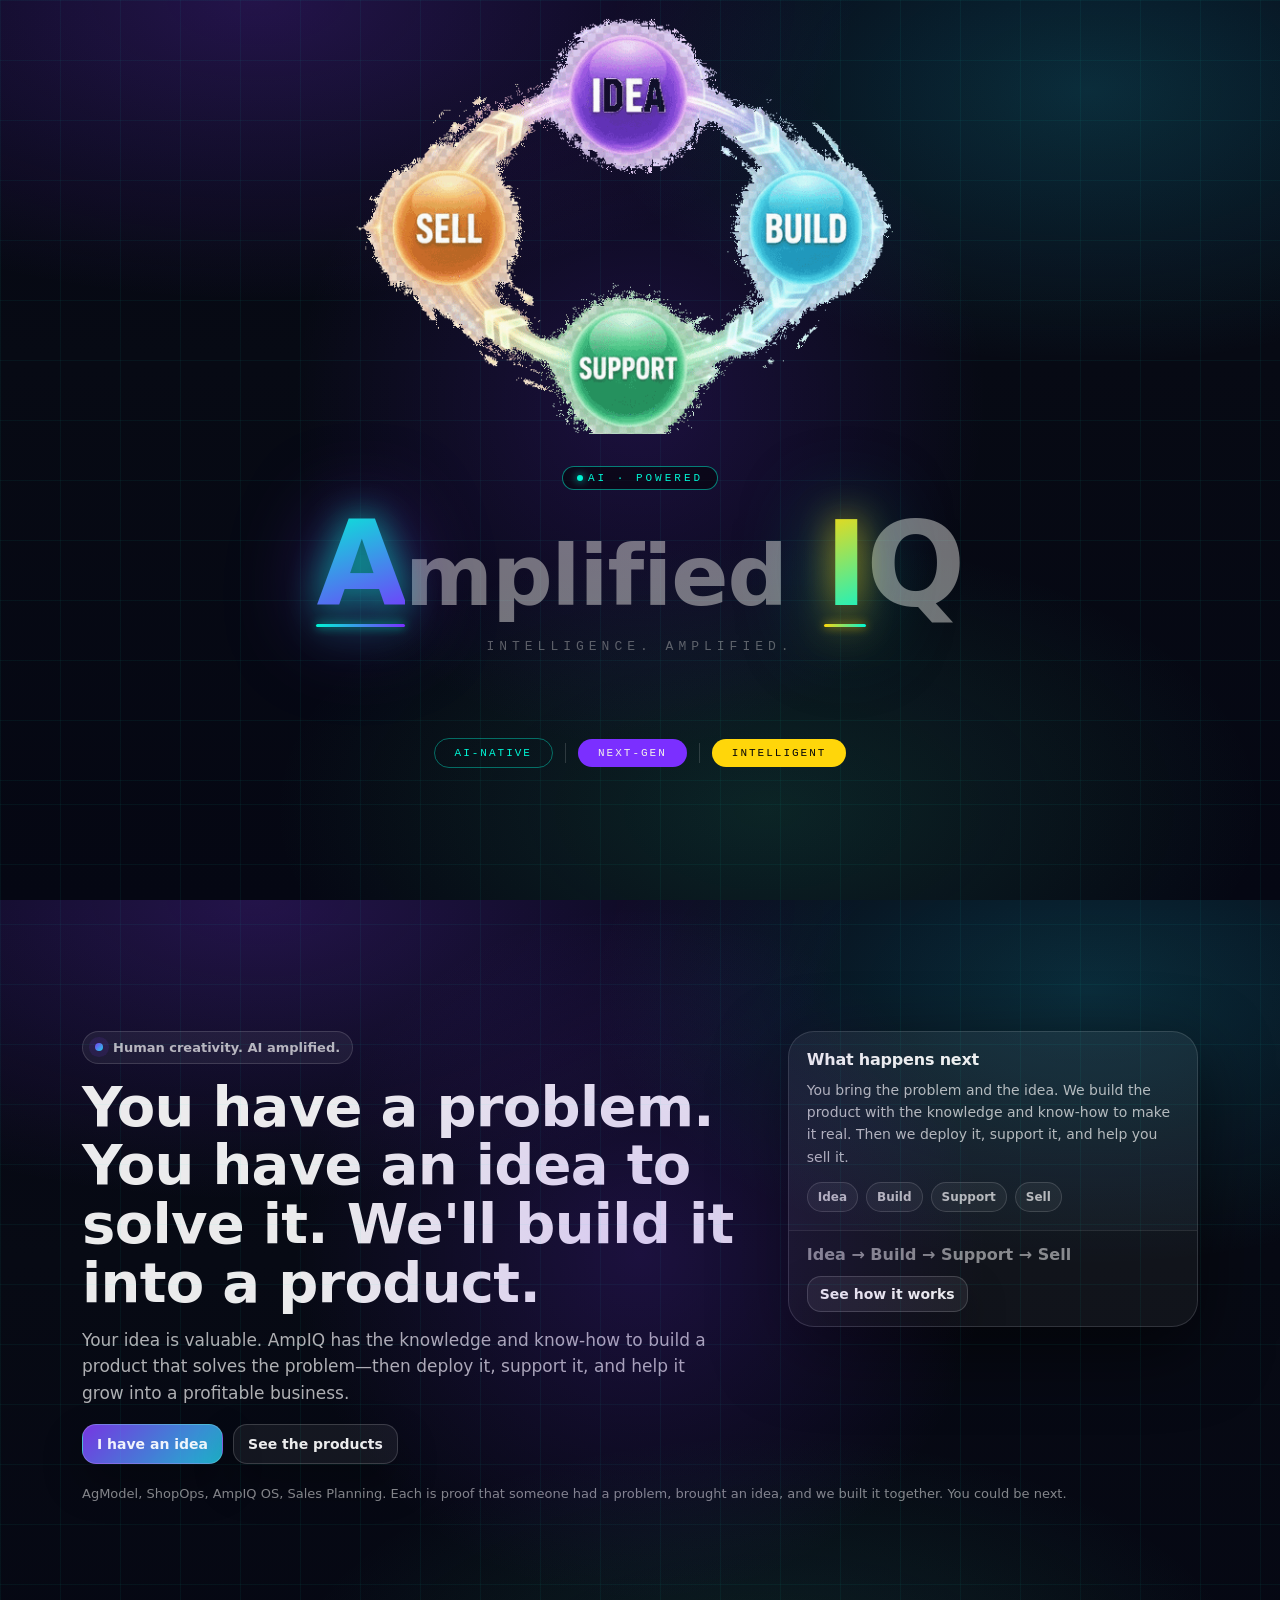
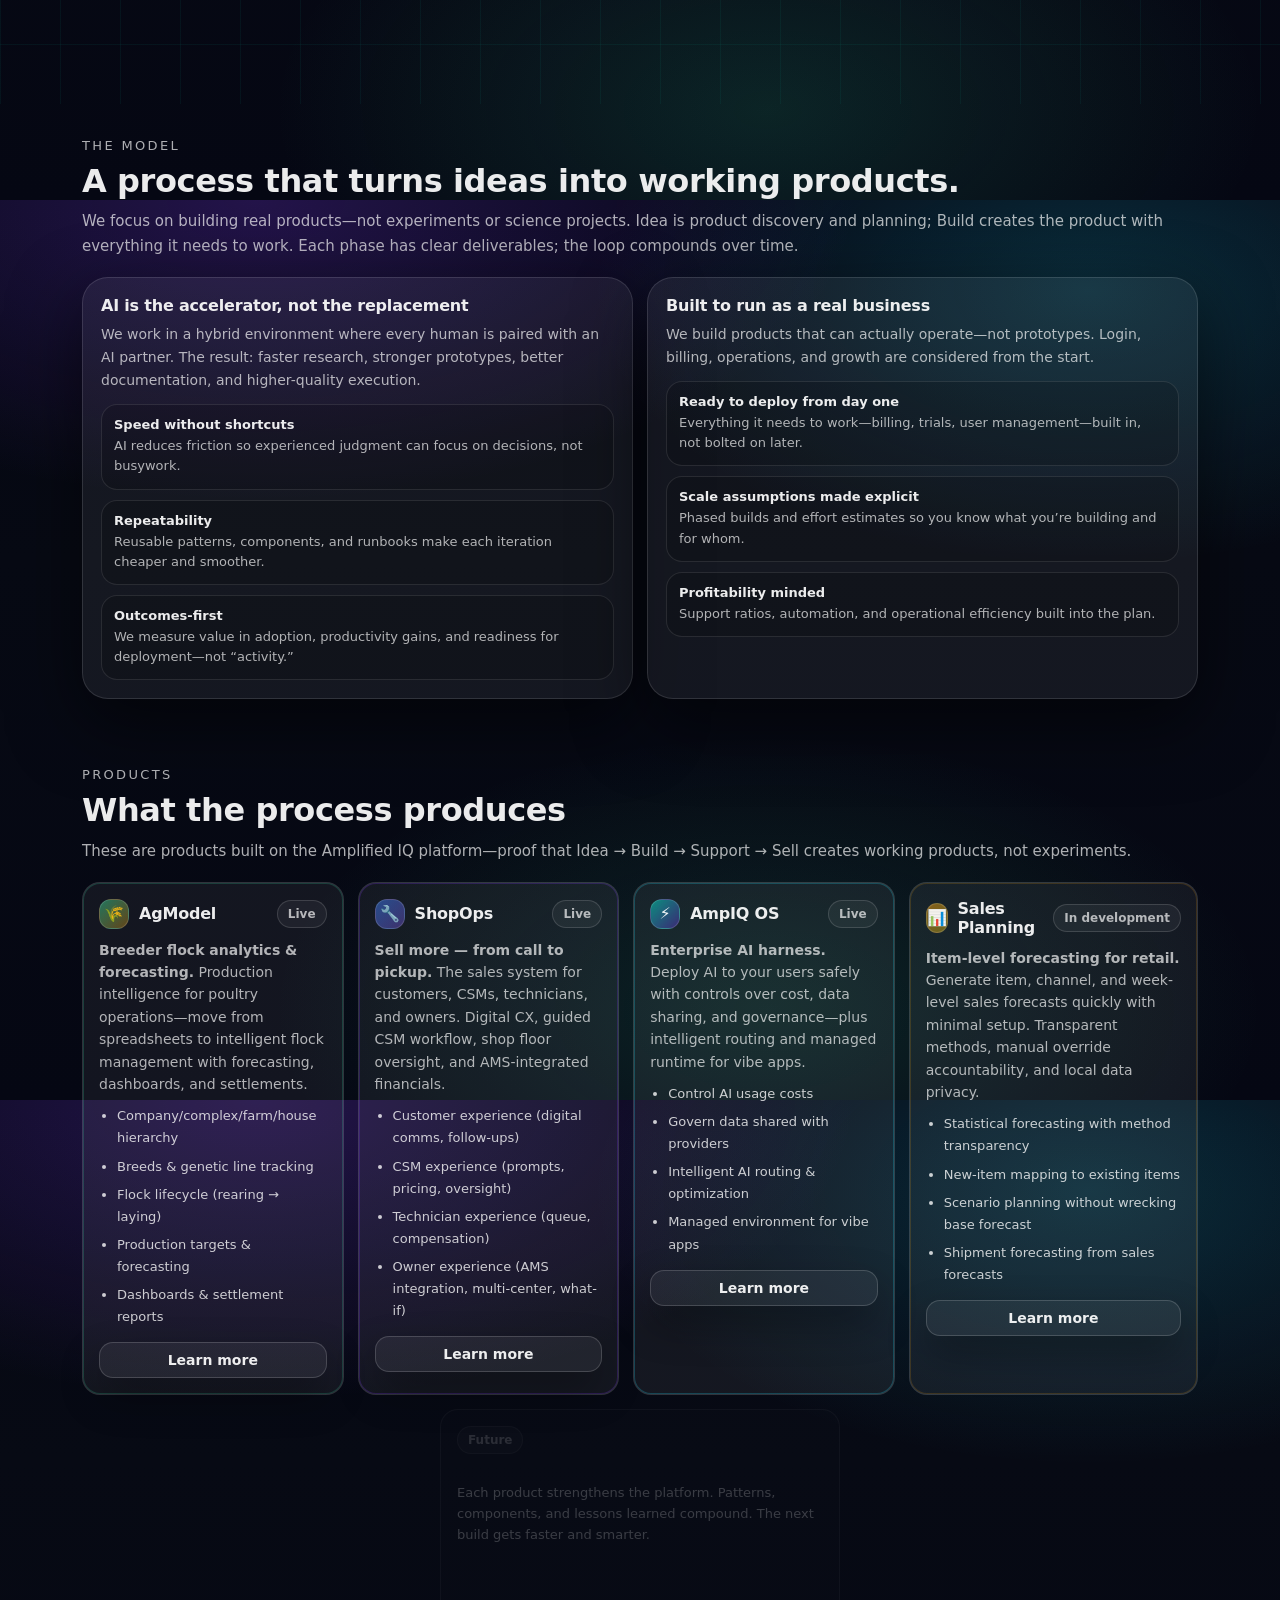
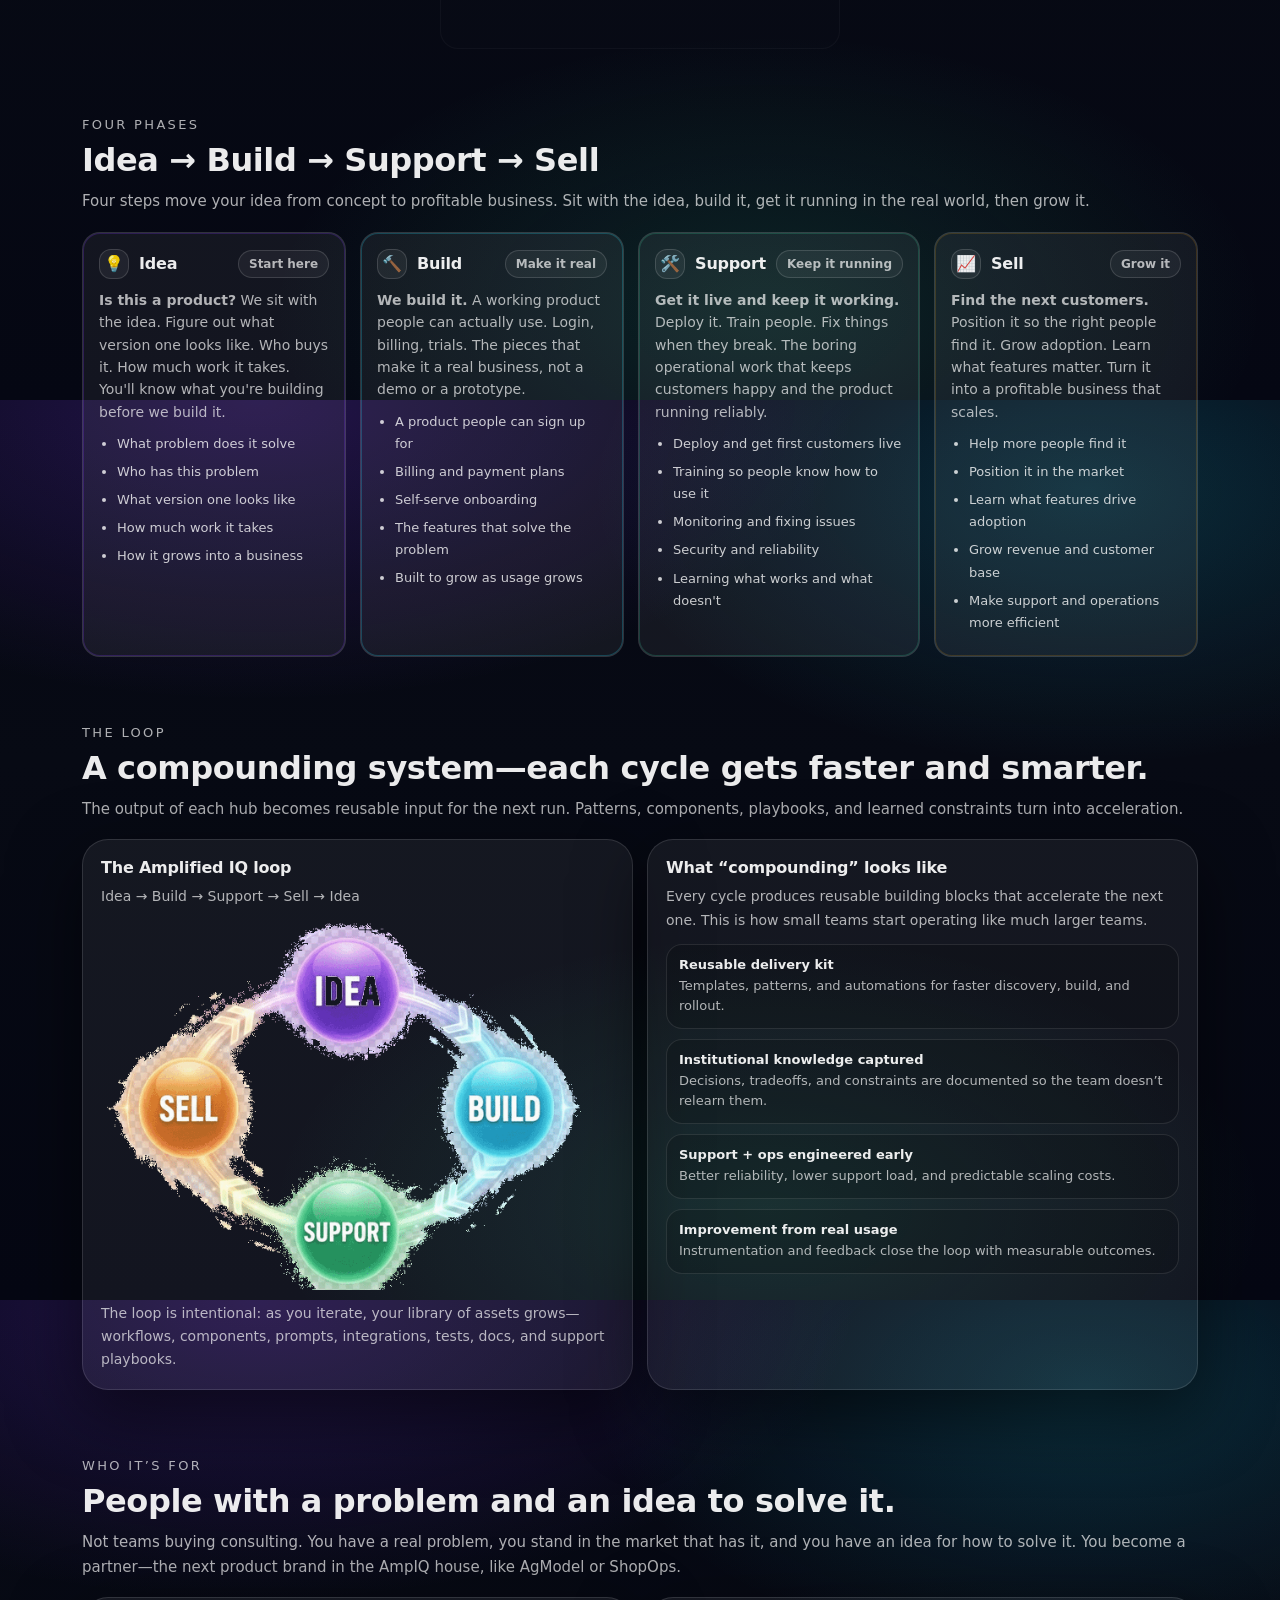
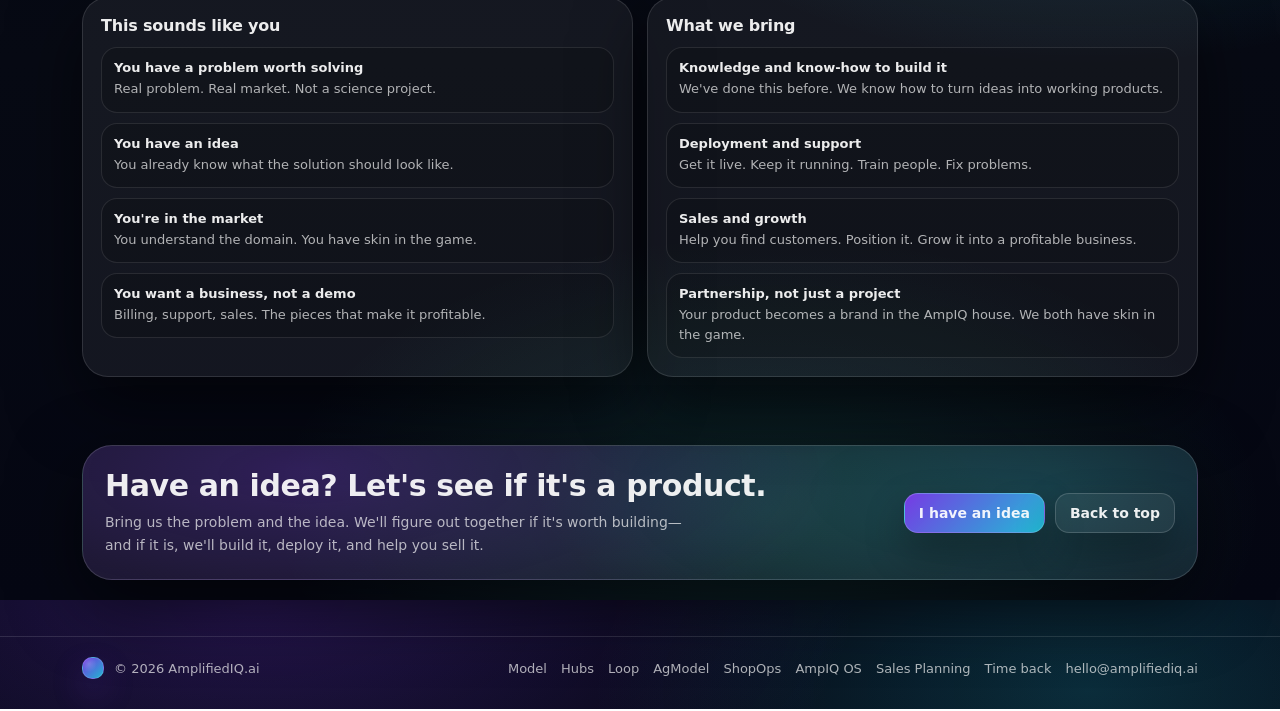
==== commit 95493255: "Merge 79790b69dda21d5575e6a35a1dd5070a2e63abb0 into 5417fa84cbeb1262ecf605dbd015e4e6a0d44a94" ====
--- a/index.html
+++ b/index.html
@@ -4,7 +4,7 @@
   <meta charset="utf-8" />
   <meta name="viewport" content="width=device-width, initial-scale=1" />
   <title>Amplified IQ | Human creativity. AI amplified.</title>
-  <meta name="description" content="Amplified IQ uses AI to create products ready for deployment via subscriptions. Ignite defines requirements and market; Forge builds with full PLG support." />
+  <meta name="description" content="Amplified IQ builds products from ideas. You have a problem and an idea to solve it—we build it, deploy it, support it, and help you sell it." />
   <meta name="theme-color" content="#0b1020" />
   <style>
     :root {
@@ -36,6 +36,12 @@
       position: relative;
       padding: 60px 40px;
       overflow: hidden;
+    }
+
+    section.hero {
+      min-height: 0;
+      justify-content: flex-start;
+      padding: 16px 24px 36px;
     }
   
     /* animated grid bg */
@@ -90,6 +96,18 @@
       width: 140px;
       height: 140px;
     }
+
+    .loop-visual {
+      position: relative;
+      width: min(580px, 92vw);
+      background: transparent;
+    }
+
+    .loop-visual img {
+      width: 100%;
+      height: auto;
+      display: block;
+    }
   
     .mark svg {
       width: 100%;
@@ -102,35 +120,6 @@
       0%, 100% { filter: drop-shadow(0 0 24px rgba(0,245,212,0.5)) drop-shadow(0 0 60px rgba(123,47,255,0.4)); }
       50%       { filter: drop-shadow(0 0 40px rgba(0,245,212,0.8)) drop-shadow(0 0 80px rgba(123,47,255,0.7)); }
     }
-  
-    /* orbit ring */
-    .orbit {
-      position: absolute;
-      top: 50%; left: 50%;
-      width: 170px; height: 170px;
-      border: 1px solid rgba(0,245,212,0.3);
-      border-radius: 50%;
-      transform: translate(-50%, -50%);
-      animation: spin 8s linear infinite;
-    }
-    .orbit::before {
-      content: '';
-      position: absolute;
-      top: -4px; left: 50%;
-      width: 8px; height: 8px;
-      background: var(--cyan);
-      border-radius: 50%;
-      box-shadow: 0 0 10px var(--cyan);
-    }
-  
-    @keyframes spin { to { transform: translate(-50%, -50%) rotate(360deg); } }
-  
-    .orbit2 {
-      width: 200px; height: 200px;
-      border-color: rgba(123,47,255,0.2);
-      animation: spin 12s linear infinite reverse;
-    }
-    .orbit2::before { background: var(--electric); box-shadow: 0 0 10px var(--electric); }
   
     /* ─── WORDMARK ─── */
     .wordmark {
@@ -623,7 +612,7 @@
     .btn.primary:hover{ background: linear-gradient(135deg, rgba(124,58,237,1), rgba(34,211,238,.95)); }
 
     /* Hero */
-    .hero{
+    header.hero{
       padding: 56px 0 28px;
       position: relative;
     }
@@ -912,52 +901,9 @@
 
     <div class="logo-container">
   
-      <!-- SVG MARK: stylized brain / signal wave / AI node -->
-      <div class="mark">
-        <div class="orbit"></div>
-        <div class="orbit orbit2"></div>
-        <svg viewBox="0 0 100 100" fill="none" xmlns="http://www.w3.org/2000/svg">
-          <!-- outer hexagon -->
-          <polygon points="50,5 91,27.5 91,72.5 50,95 9,72.5 9,27.5" stroke="url(#hexGrad)" stroke-width="1.5" fill="none" opacity="0.6"></polygon>
-  
-          <!-- neural nodes -->
-          <circle cx="50" cy="50" r="8" fill="url(#coreGrad)"></circle>
-          <circle cx="50" cy="50" r="13" stroke="url(#coreGrad)" stroke-width="0.8" fill="none" opacity="0.5"></circle>
-  
-          <!-- signal lines from center -->
-          <line x1="50" y1="37" x2="50" y2="18" stroke="url(#lineGrad)" stroke-width="1.5" stroke-linecap="round"></line>
-          <line x1="50" y1="63" x2="50" y2="82" stroke="url(#lineGrad)" stroke-width="1.5" stroke-linecap="round"></line>
-          <line x1="37" y1="43" x2="22" y2="34" stroke="url(#lineGrad)" stroke-width="1.5" stroke-linecap="round"></line>
-          <line x1="63" y1="43" x2="78" y2="34" stroke="url(#lineGrad)" stroke-width="1.5" stroke-linecap="round"></line>
-          <line x1="37" y1="57" x2="22" y2="66" stroke="url(#lineGrad)" stroke-width="1.5" stroke-linecap="round"></line>
-          <line x1="63" y1="57" x2="78" y2="66" stroke="url(#lineGrad)" stroke-width="1.5" stroke-linecap="round"></line>
-  
-          <!-- secondary nodes -->
-          <circle cx="50" cy="18" r="4" fill="#00f5d4"></circle>
-          <circle cx="50" cy="82" r="4" fill="#00f5d4"></circle>
-          <circle cx="22" cy="34" r="4" fill="#7b2fff"></circle>
-          <circle cx="78" cy="34" r="4" fill="#7b2fff"></circle>
-          <circle cx="22" cy="66" r="3" fill="rgba(0,245,212,0.6)"></circle>
-          <circle cx="78" cy="66" r="3" fill="rgba(0,245,212,0.6)"></circle>
-  
-          <!-- AI letterform in center -->
-          <text x="50" y="55" text-anchor="middle" font-family="&#39;Space Mono&#39;, monospace" font-size="11" font-weight="700" fill="#08080a" letter-spacing="-1">AI</text>
-  
-          <defs>
-            <lineargradient id="hexGrad" x1="0" y1="0" x2="100" y2="100" gradientUnits="userSpaceOnUse">
-              <stop offset="0%" stop-color="#00f5d4"></stop>
-              <stop offset="100%" stop-color="#7b2fff"></stop>
-            </lineargradient>
-            <radialgradient id="coreGrad" cx="50%" cy="50%" r="50%">
-              <stop offset="0%" stop-color="#00f5d4"></stop>
-              <stop offset="100%" stop-color="#7b2fff"></stop>
-            </radialgradient>
-            <lineargradient id="lineGrad" x1="0" y1="0" x2="0" y2="1">
-              <stop offset="0%" stop-color="#00f5d4" stop-opacity="0.9"></stop>
-              <stop offset="100%" stop-color="#7b2fff" stop-opacity="0.4"></stop>
-            </lineargradient>
-          </defs>
-        </svg>
+      <!-- LOOP VISUAL -->
+      <div class="loop-visual">
+        <img src="assets/idea-build-support-sell-loop.gif" alt="Idea, Build, Support, Sell loop" />
       </div>
   
       <!-- WORDMARK -->
@@ -985,41 +931,38 @@
       <div class="hero-grid">
         <div>
           <div class="kicker"><span class="dot" aria-hidden="true"></span> Human creativity. AI amplified.</div>
-          <h1>AI-powered products ready for deployment via subscriptions.</h1>
+          <h1>You have a problem. You have an idea to solve it. We'll build it into a product.</h1>
           <p class="subhead">
-            A clear process that uses AI to create products designed to support subscriptions—not generic software labels.
-            Idea to Build to Support to Sell: sit with the idea, build it subscription-ready, get it live with first operators, then help it find the next customers.
+            Your idea is valuable. AmpIQ has the knowledge and know-how to build a product that solves the problem—then deploy it, support it, and help it grow into a profitable business.
           </p>
 
           <div class="hero-actions">
-            <a class="btn primary" href="#hubs">Explore the four hubs</a>
-            <a class="btn" href="#products">See our products</a>
+            <a class="btn primary" href="mailto:hello@amplifiediq.ai?subject=I%20have%20an%20idea">I have an idea</a>
+            <a class="btn" href="#products">See the products</a>
           </div>
         </div>
 
         <aside class="card" aria-label="What we do">
           <div class="inner">
-            <h3>What Amplified IQ delivers</h3>
+            <h3>What happens next</h3>
             <p>
-              A process that uses AI to create products ready for deployment via subscriptions. Idea defines the opportunity
-              and plan; Build creates it with complete PLG support. Support and Sell drive adoption and scale.
+              You bring the problem and the idea. We build the product with the knowledge and know-how to make it real. Then we deploy it, support it, and help you sell it.
             </p>
             <div class="badge-row">
-              <span class="badge">Subscription-first</span>
-              <span class="badge">Product discovery</span>
-              <span class="badge">PLG-ready build</span>
-              <span class="badge">Phased delivery</span>
+              <span class="badge">Idea</span>
+              <span class="badge">Build</span>
+              <span class="badge">Support</span>
+              <span class="badge">Sell</span>
             </div>
           </div>
           <div class="footer">
             <span style="color:var(--faint); font-weight:650;">Idea → Build → Support → Sell</span>
-            <a class="btn" href="#loop" style="padding:9px 12px;">See the loop</a>
+            <a class="btn" href="#hubs" style="padding:9px 12px;">See how it works</a>
           </div>
         </aside>
       </div>
       <p class="mini">
-        Built for teams who want outcomes, not experiments. We pair experienced humans with AI so each product
-        is scoped, phased, and ready for deployment via subscriptions.
+        AgModel, ShopOps, AmpIQ OS, Sales Planning. Each is proof that someone had a problem, brought an idea, and we built it together. You could be next.
       </p>
     </div>
   </header>
@@ -1030,11 +973,11 @@
       <div class="section-head">
         <div>
           <div class="section-title">The model</div>
-          <h2>A process that turns ideas into products ready for deployment via subscriptions.</h2>
+          <h2>A process that turns ideas into working products.</h2>
         </div>
         <p>
-          We focus on products ready for deployment via subscriptions—not generic product labels. Idea is product discovery and planning;
-          Build creates the product with full PLG support. Each phase has clear deliverables; the loop compounds over time.
+          We focus on building real products—not experiments or science projects. Idea is product discovery and planning;
+          Build creates the product with everything it needs to work. Each phase has clear deliverables; the loop compounds over time.
         </p>
       </div>
 
@@ -1066,16 +1009,15 @@
 
         <div class="panel">
           <div class="inner">
-            <h3>Products ready for deployment via subscriptions</h3>
+            <h3>Built to run as a real business</h3>
             <p>
-              We design for deployment via subscriptions—subscription models, not one-size-fits-all packaging. Identity, billing,
-              usage-based pricing, and operations are considered from the start.
+              We build products that can actually operate—not prototypes. Login, billing, operations, and growth are considered from the start.
             </p>
 
             <div class="bullets">
               <div class="bullet">
-                <b>Subscription-ready from day one</b>
-                <span>Billing, plans, trials, and usage instrumentation so you can deploy with clarity.</span>
+                <b>Ready to deploy from day one</b>
+                <span>Everything it needs to work—billing, trials, user management—built in, not bolted on later.</span>
               </div>
               <div class="bullet">
                 <b>Scale assumptions made explicit</b>
@@ -1102,7 +1044,7 @@
           <h2>What the process produces</h2>
         </div>
         <p>
-          These are products built on the Amplified IQ platform—proof that Idea → Build → Support → Sell creates subscription-ready products, not experiments.
+          These are products built on the Amplified IQ platform—proof that Idea → Build → Support → Sell creates working products, not experiments.
         </p>
       </div>
 
@@ -1207,7 +1149,7 @@
           <h2>Idea → Build → Support → Sell</h2>
         </div>
         <p>
-          The four phases move an idea from concept to market: sit with the idea and scope what v1 looks like, build it subscription-ready with the team, get it live with first operators and the boring operational work, then help it find the next customers.
+          Four steps move your idea from concept to profitable business. Sit with the idea, build it, get it running in the real world, then grow it.
         </p>
       </div>
 
@@ -1217,15 +1159,15 @@
             <div class="hub-name">
               <span class="hub-ico" aria-hidden="true">💡</span> Idea
             </div>
-            <span class="hub-tag">Product discovery</span>
-          </div>
-          <p><strong>Sit with the idea.</strong> Is it a product? Who buys it? What is v1? We define requirements, estimate effort, and structure the build so you know what you're building and for whom.</p>
+            <span class="hub-tag">Start here</span>
+          </div>
+          <p><strong>Is this a product?</strong> We sit with the idea. Figure out what version one looks like. Who buys it. How much work it takes. You'll know what you're building before we build it.</p>
           <ul>
-            <li>Define business requirements and success criteria</li>
-            <li>Estimate build effort and resource needs</li>
-            <li>Structure the build across multiple phases</li>
-            <li>Outline potential market and positioning</li>
-            <li>Scope MVP and roadmap for subscription readiness</li>
+            <li>What problem does it solve</li>
+            <li>Who has this problem</li>
+            <li>What version one looks like</li>
+            <li>How much work it takes</li>
+            <li>How it grows into a business</li>
           </ul>
         </article>
 
@@ -1234,15 +1176,15 @@
             <div class="hub-name">
               <span class="hub-ico" aria-hidden="true">🔨</span> Build
             </div>
-            <span class="hub-tag">Product build</span>
-          </div>
-          <p><strong>Build it with them, subscription-ready.</strong> Not a science project. We create a working product with the team—self-serve flows, billing, trials, and all the PLG pieces so it's ready to deploy.</p>
+            <span class="hub-tag">Make it real</span>
+          </div>
+          <p><strong>We build it.</strong> A working product people can actually use. Login, billing, trials. The pieces that make it a real business, not a demo or a prototype.</p>
           <ul>
-            <li>Self-serve onboarding and activation flows</li>
-            <li>Usage-based value and in-product expansion</li>
-            <li>Trials, freemium, and upgrade paths</li>
-            <li>Architecture for subscription billing and plans</li>
-            <li>AI + human intelligence throughout delivery</li>
+            <li>A product people can sign up for</li>
+            <li>Billing and payment plans</li>
+            <li>Self-serve onboarding</li>
+            <li>The features that solve the problem</li>
+            <li>Built to grow as usage grows</li>
           </ul>
         </article>
 
@@ -1251,15 +1193,15 @@
             <div class="hub-name">
               <span class="hub-ico" aria-hidden="true">🛠️</span> Support
             </div>
-            <span class="hub-tag">Operations</span>
-          </div>
-          <p><strong>Get it live with first operators.</strong> Login, billing, training, the boring stuff that keeps them out of trouble. We deploy, support, and make sure it performs reliably in the real world.</p>
+            <span class="hub-tag">Keep it running</span>
+          </div>
+          <p><strong>Get it live and keep it working.</strong> Deploy it. Train people. Fix things when they break. The boring operational work that keeps customers happy and the product running reliably.</p>
           <ul>
-            <li>Deploy, integrate, and rollout with onboarding</li>
-            <li>Training & support so users adopt with confidence</li>
-            <li>Governance, security, and scalability built in</li>
-            <li>Monitoring, SLAs, and runbooks</li>
-            <li>Feedback loops so the product improves from use</li>
+            <li>Deploy and get first customers live</li>
+            <li>Training so people know how to use it</li>
+            <li>Monitoring and fixing issues</li>
+            <li>Security and reliability</li>
+            <li>Learning what works and what doesn't</li>
           </ul>
         </article>
 
@@ -1268,15 +1210,15 @@
             <div class="hub-name">
               <span class="hub-ico" aria-hidden="true">📈</span> Sell
             </div>
-            <span class="hub-tag">Go-to-market</span>
-          </div>
-          <p><strong>Help it find the next customers.</strong> Go-to-market, not a TED talk about scale. We position the product, grow adoption, and optimize so more people find it and use it.</p>
+            <span class="hub-tag">Grow it</span>
+          </div>
+          <p><strong>Find the next customers.</strong> Position it so the right people find it. Grow adoption. Learn what features matter. Turn it into a profitable business that scales.</p>
           <ul>
-            <li>Grow adoption and optimize performance</li>
-            <li>Position the product in the market</li>
-            <li>Usage analytics, feature expansion from real data</li>
-            <li>Multi-customer and subscription scale</li>
-            <li>Support automation & go-to-market enablement</li>
+            <li>Help more people find it</li>
+            <li>Position it in the market</li>
+            <li>Learn what features drive adoption</li>
+            <li>Grow revenue and customer base</li>
+            <li>Make support and operations more efficient</li>
           </ul>
         </article>
       </div>
@@ -1305,52 +1247,9 @@
               Idea → Build → Support → Sell → Idea
             </p>
 
-            <!-- Inline SVG loop diagram -->
-            <svg viewBox="0 0 720 360" width="100%" height="auto" role="img" aria-label="Amplified IQ loop diagram">
-              <defs>
-                <linearGradient id="g1" x1="0" y1="0" x2="1" y2="1">
-                  <stop offset="0" stop-color="rgba(124,58,237,1)"/>
-                  <stop offset="1" stop-color="rgba(34,211,238,1)"/>
-                </linearGradient>
-                <filter id="glow" x="-50%" y="-50%" width="200%" height="200%">
-                  <feGaussianBlur stdDeviation="6" result="blur"/>
-                  <feMerge>
-                    <feMergeNode in="blur"/>
-                    <feMergeNode in="SourceGraphic"/>
-                  </feMerge>
-                </filter>
-              </defs>
-
-              <rect x="14" y="14" width="692" height="332" rx="22"
-                    fill="rgba(255,255,255,.04)" stroke="rgba(255,255,255,.12)"/>
-
-              <!-- Loop path -->
-              <path d="M170,180 C170,85 255,40 360,40 C465,40 550,85 550,180 C550,275 465,320 360,320 C255,320 170,275 170,180"
-                    fill="none" stroke="url(#g1)" stroke-width="10" stroke-linecap="round" filter="url(#glow)"/>
-
-              <!-- Nodes -->
-              <g font-family="ui-sans-serif, system-ui" font-weight="700" fill="rgba(255,255,255,.92)">
-                <circle cx="360" cy="40" r="22" fill="rgba(124,58,237,.95)" stroke="rgba(255,255,255,.18)"/>
-                <text x="360" y="46" text-anchor="middle" font-size="12">Idea</text>
-
-                <circle cx="550" cy="180" r="22" fill="rgba(34,211,238,.9)" stroke="rgba(255,255,255,.18)"/>
-                <text x="550" y="186" text-anchor="middle" font-size="12">Build</text>
-
-                <circle cx="360" cy="320" r="22" fill="rgba(52,211,153,.85)" stroke="rgba(255,255,255,.18)"/>
-                <text x="360" y="326" text-anchor="middle" font-size="12">Support</text>
-
-                <circle cx="170" cy="180" r="22" fill="rgba(245,158,11,.85)" stroke="rgba(255,255,255,.18)"/>
-                <text x="170" y="186" text-anchor="middle" font-size="12">Sell</text>
-              </g>
-
-              <!-- Arrow hints -->
-              <g fill="rgba(255,255,255,.55)">
-                <path d="M430 58 l18 8 -16 12" />
-                <path d="M560 250 l-8 18 -12 -16" />
-                <path d="M290 332 l-18 -8 16 -12" />
-                <path d="M160 110 l8 -18 12 16" />
-              </g>
-            </svg>
+            <img src="assets/idea-build-support-sell-loop.gif"
+                 alt="Idea, Build, Support, Sell loop"
+                 style="width: 100%; max-width: 720px; height: auto; display: block; margin: 0 auto;" />
 
             <p style="margin-top:12px; color: var(--muted);">
               The loop is intentional: as you iterate, your library of assets grows—workflows, components, prompts,
@@ -1398,34 +1297,34 @@
       <div class="section-head">
         <div>
           <div class="section-title">Who it’s for</div>
-          <h2>Domain operators with a real idea and a market they already stand in.</h2>
+          <h2>People with a problem and an idea to solve it.</h2>
         </div>
         <p>
-          You're not a customer buying a consulting process. You're someone with a product idea and a domain you understand—ready to come into the AmpIQ house and become the next product brand. Think AgModel for poultry or ShopOps for auto repair, not "SMB teams that want AI."
+          Not teams buying consulting. You have a real problem, you stand in the market that has it, and you have an idea for how to solve it. You become a partner—the next product brand in the AmpIQ house, like AgModel or ShopOps.
         </p>
       </div>
 
       <div class="two-col">
         <div class="panel">
           <div class="inner">
-            <h3>You recognize yourself here</h3>
+            <h3>This sounds like you</h3>
             <div class="bullets">
-              <div class="bullet"><b>You have a real idea and a market</b><span>Not looking for an idea—you already know the problem and who has it.</span></div>
-              <div class="bullet"><b>You stand in the domain</b><span>Operator, partner, or professional with skin in the game—not an outsider guessing.</span></div>
-              <div class="bullet"><b>You want it subscription-ready</b><span>Billing, plans, trials, the operational pieces—not a one-off build or science project.</span></div>
-              <div class="bullet"><b>You're ready to partner, not just pay</b><span>Come into the AmpIQ house. Your product becomes a brand on the platform.</span></div>
+              <div class="bullet"><b>You have a problem worth solving</b><span>Real problem. Real market. Not a science project.</span></div>
+              <div class="bullet"><b>You have an idea</b><span>You already know what the solution should look like.</span></div>
+              <div class="bullet"><b>You're in the market</b><span>You understand the domain. You have skin in the game.</span></div>
+              <div class="bullet"><b>You want a business, not a demo</b><span>Billing, support, sales. The pieces that make it profitable.</span></div>
             </div>
           </div>
         </div>
 
         <div class="panel">
           <div class="inner">
-            <h3>What you get</h3>
+            <h3>What we bring</h3>
             <div class="bullets">
-              <div class="bullet"><b>Clear scoping before build</b><span>Requirements, effort estimates, phased plans. You know what v1 is.</span></div>
-              <div class="bullet"><b>Subscription-ready product</b><span>Self-serve, trials, billing, PLG—built in from the start, not bolted on later.</span></div>
-              <div class="bullet"><b>Operational support to get live</b><span>Training, monitoring, the boring stuff that keeps first operators out of trouble.</span></div>
-              <div class="bullet"><b>Go-to-market help</b><span>Positioning, adoption, finding the next customers—not just a handoff at launch.</span></div>
+              <div class="bullet"><b>Knowledge and know-how to build it</b><span>We've done this before. We know how to turn ideas into working products.</span></div>
+              <div class="bullet"><b>Deployment and support</b><span>Get it live. Keep it running. Train people. Fix problems.</span></div>
+              <div class="bullet"><b>Sales and growth</b><span>Help you find customers. Position it. Grow it into a profitable business.</span></div>
+              <div class="bullet"><b>Partnership, not just a project</b><span>Your product becomes a brand in the AmpIQ house. We both have skin in the game.</span></div>
             </div>
           </div>
         </div>
@@ -1440,14 +1339,13 @@
       <div class="cta-box">
         <div class="cta-inner">
           <div>
-            <h2>Ready to build for deployment via subscriptions?</h2>
+            <h2>Have an idea? Let's see if it's a product.</h2>
             <p>
-              Start with Idea: define requirements, estimate effort, and structure the build. Then Build delivers
-              with full PLG support. Let’s map a plan with clear phases and outcomes.
+              Bring us the problem and the idea. We'll figure out together if it's worth building—and if it is, we'll build it, deploy it, and help you sell it.
             </p>
           </div>
           <div style="display:flex; gap:10px; flex-wrap:wrap;">
-            <a class="btn primary" href="mailto:hello@amplifiediq.ai?subject=Amplified%20IQ%20Discovery%20Call">Email hello@amplifiediq.ai</a>
+            <a class="btn primary" href="mailto:hello@amplifiediq.ai?subject=I%20have%20an%20idea">I have an idea</a>
             <a class="btn" href="#top">Back to top</a>
           </div>
         </div>
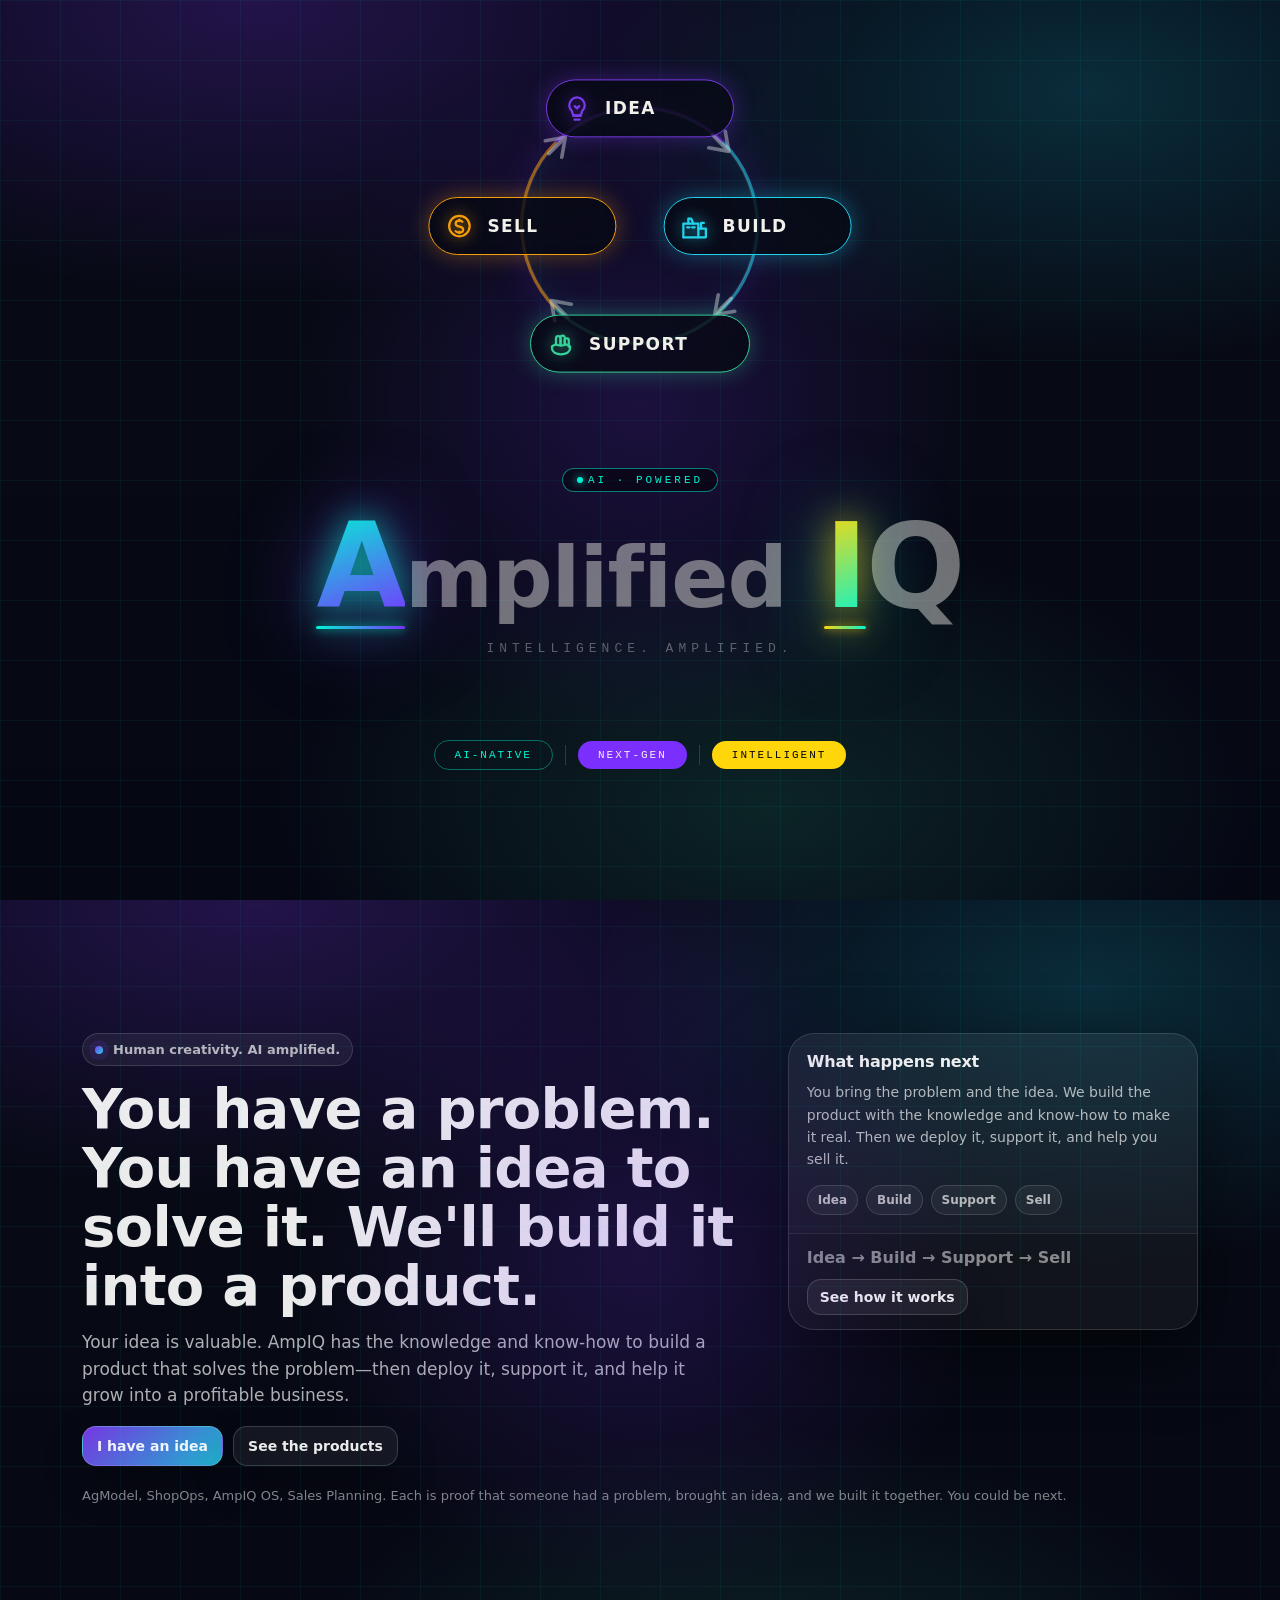
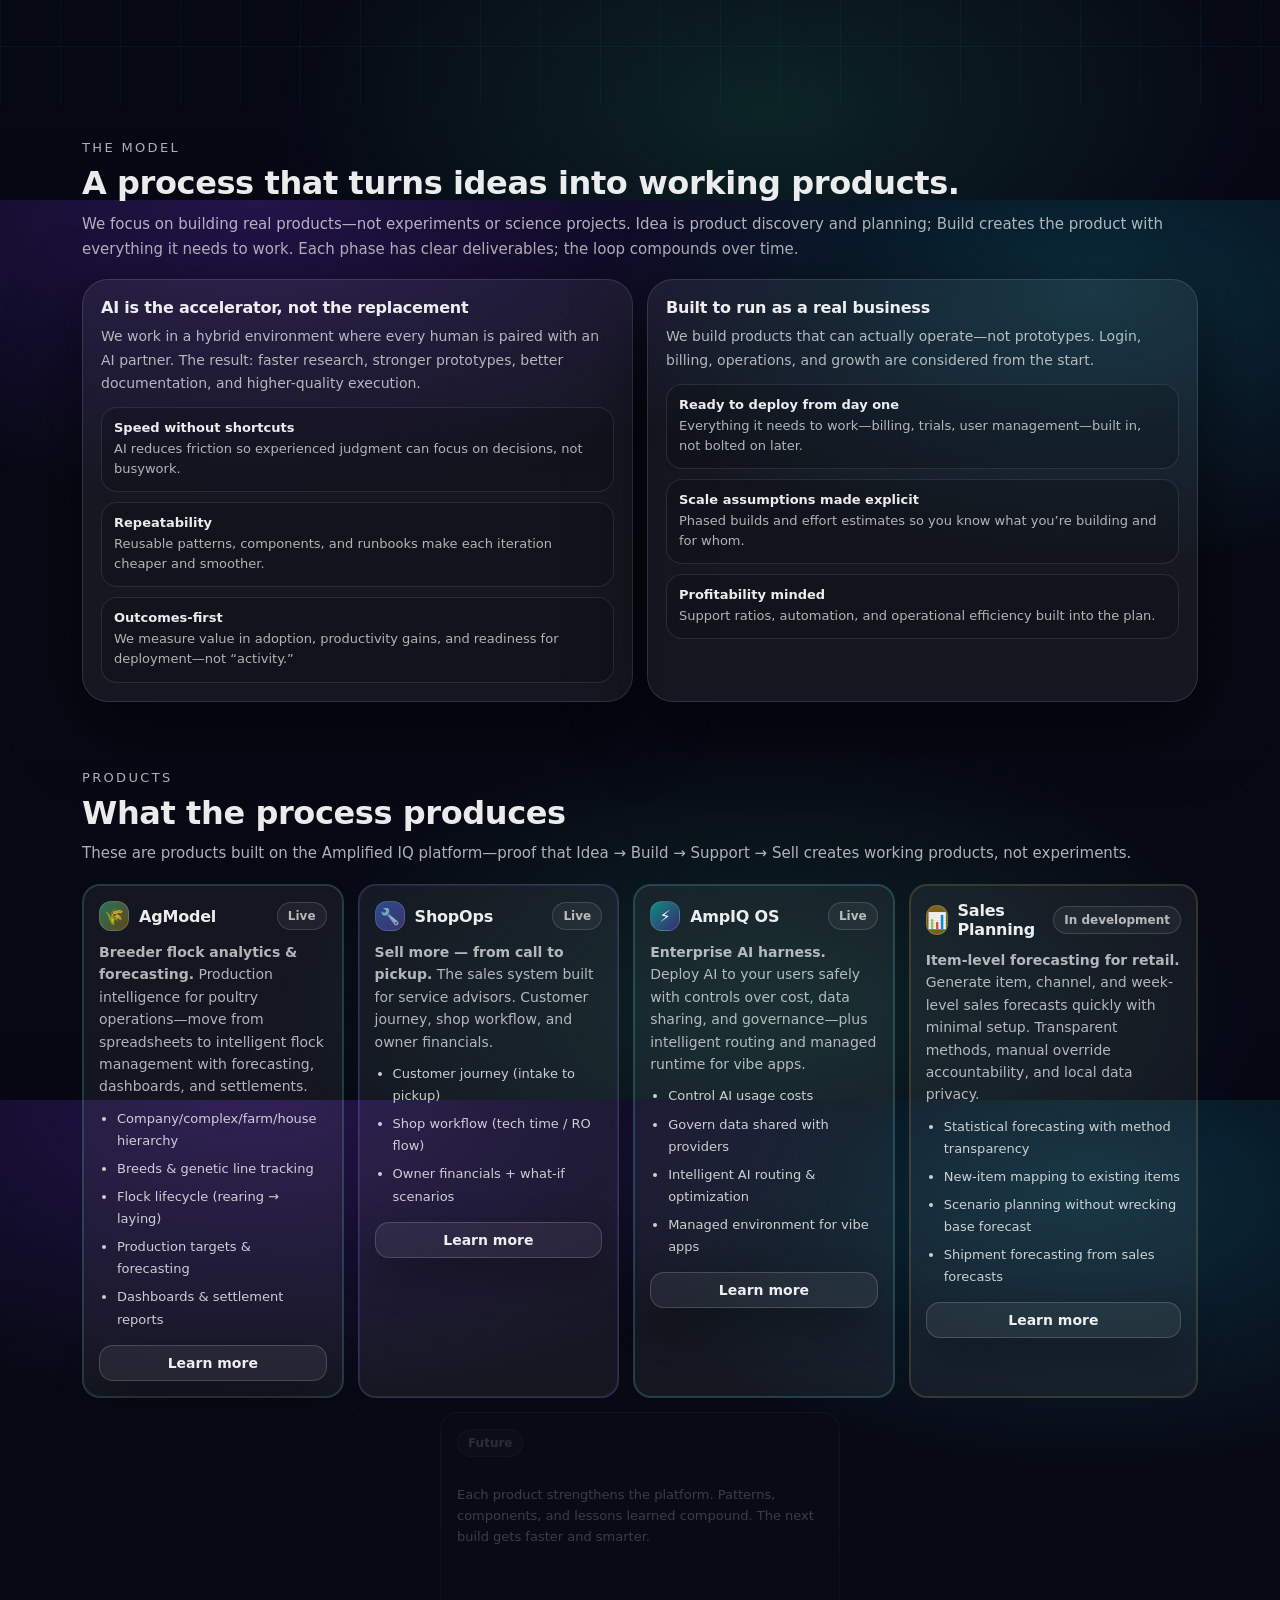
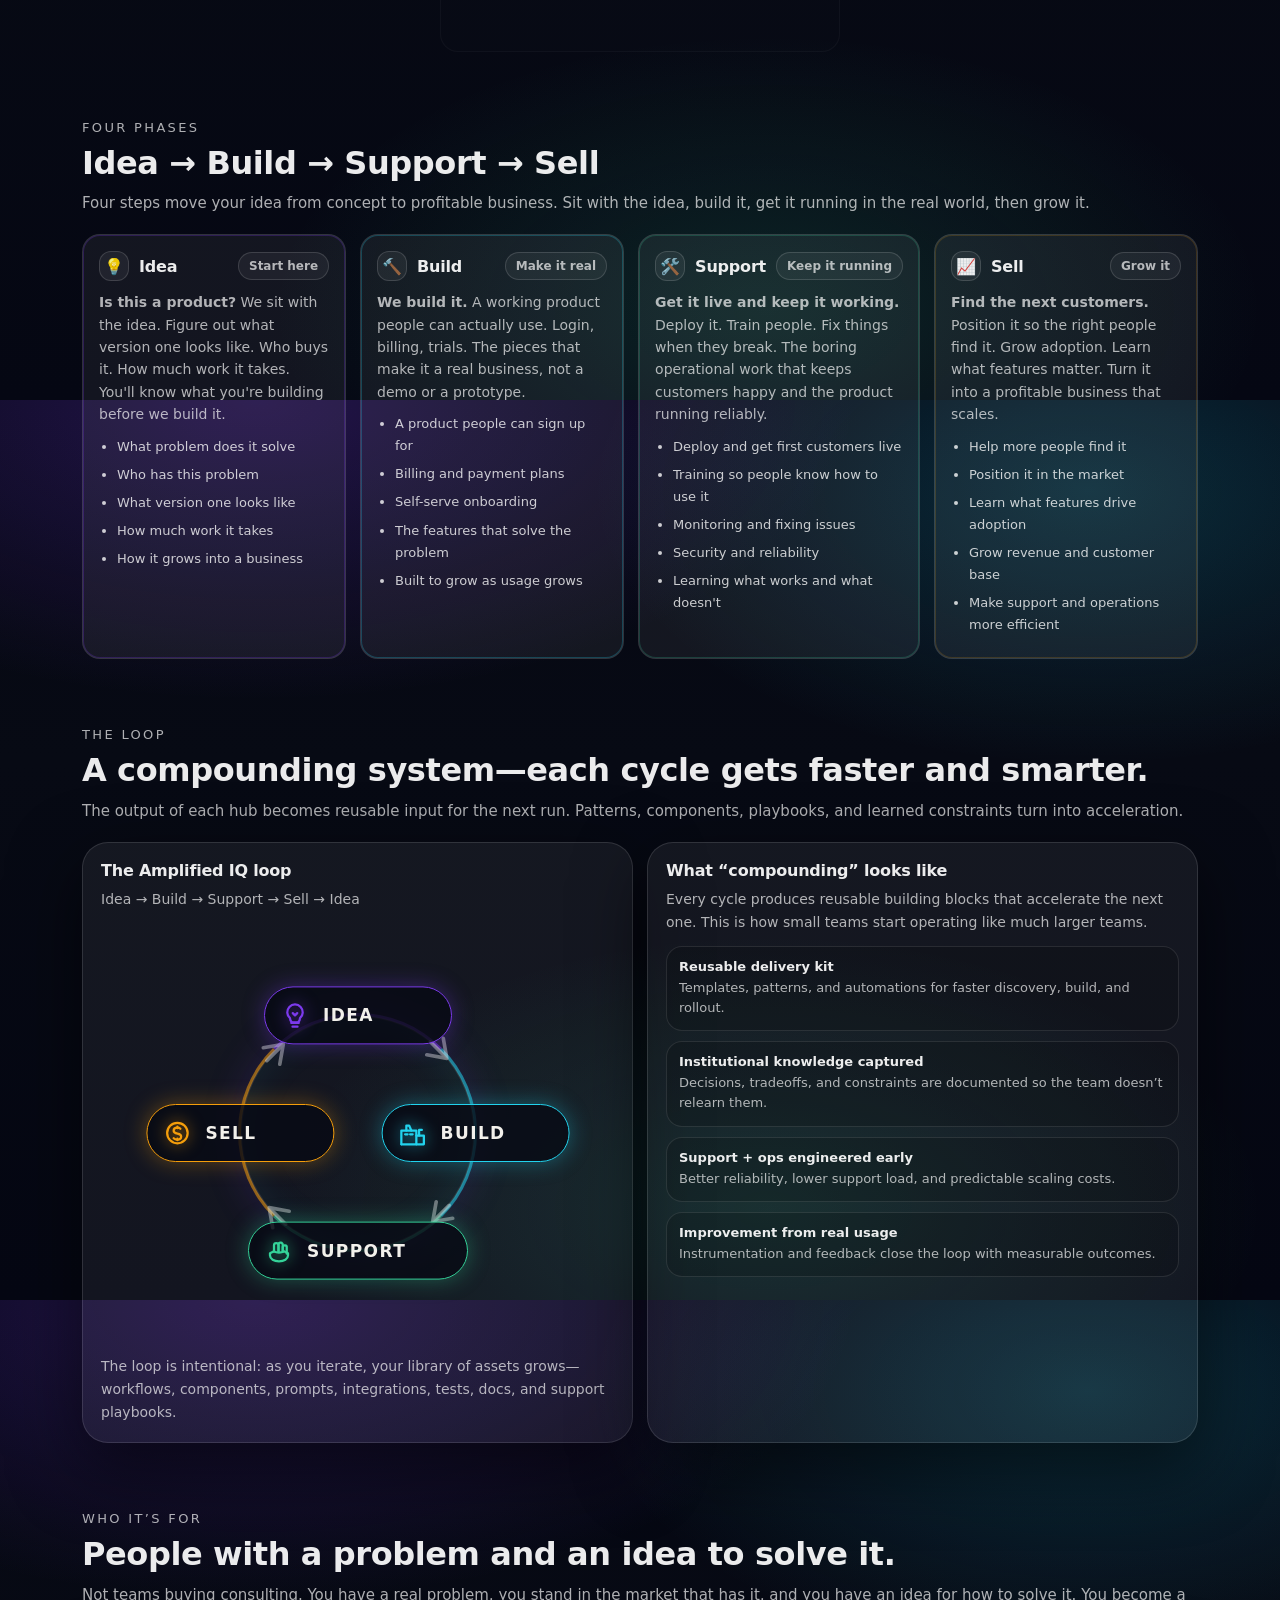
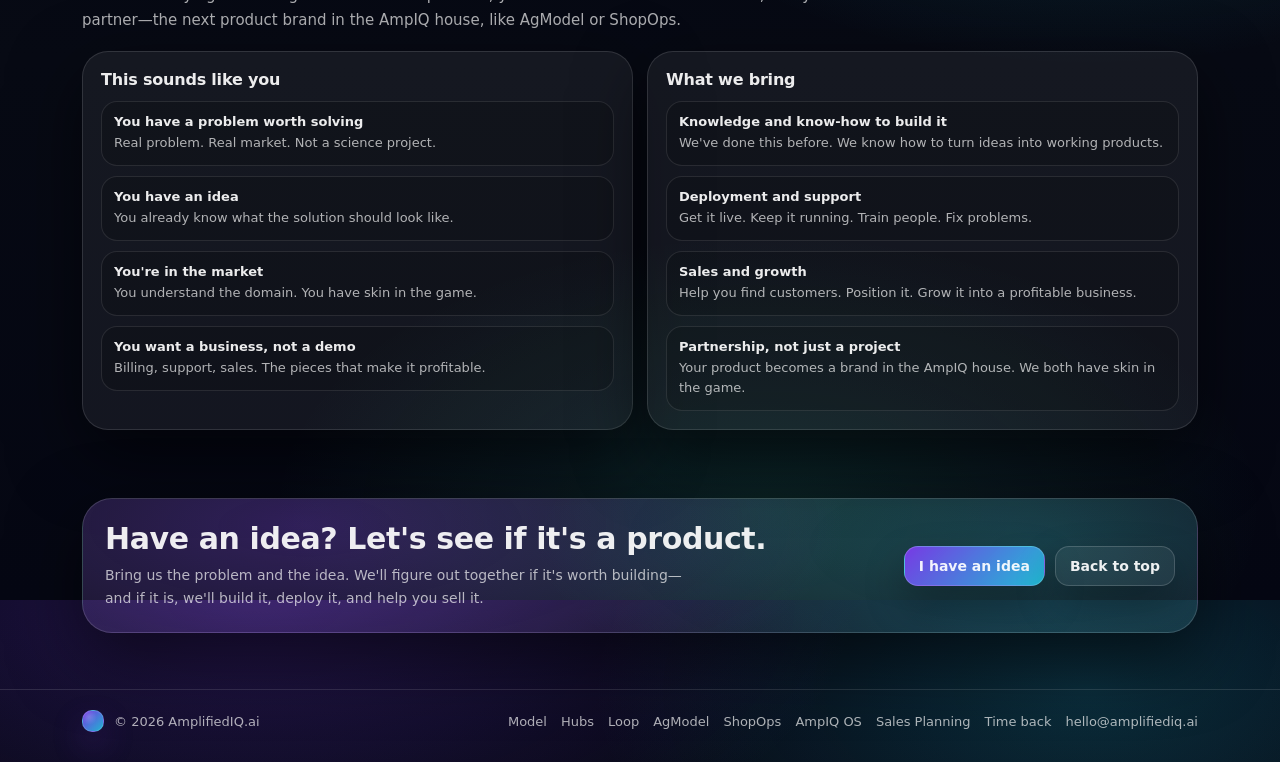
==== commit 1ab29734: "Replace the loop GIF with an animated Idea-Build-Support-Sell diagram. Hubs stay upright on the ring" ====
--- a/index.html
+++ b/index.html
@@ -99,15 +99,126 @@
 
     .loop-visual {
       position: relative;
-      width: min(580px, 92vw);
+      width: min(420px, 88vw);
       background: transparent;
     }
 
-    .loop-visual img {
+    .loop-visual img,
+    .loop-visual svg {
       width: 100%;
       height: auto;
       display: block;
     }
+
+    .loop-orbit {
+      --ring-inset: 22%;
+      --ring-r: 28cqi;
+      position: relative;
+      width: 100%;
+      aspect-ratio: 1;
+      max-width: 420px;
+      margin: 0 auto;
+      container-type: inline-size;
+    }
+    .loop-orbit-ring {
+      position: absolute;
+      inset: var(--ring-inset);
+      border-radius: 50%;
+      border: 2px solid rgba(255,255,255,.12);
+      box-shadow: 0 0 40px rgba(124,58,237,.18), inset 0 0 40px rgba(34,211,238,.08);
+      container-type: inline-size;
+    }
+    .loop-orbit-ring::after {
+      content: '';
+      position: absolute;
+      inset: -4px;
+      border-radius: 50%;
+      border: 3px solid transparent;
+      border-top-color: #7c3aed;
+      border-right-color: #22d3ee;
+      border-bottom-color: #34d399;
+      border-left-color: #f59e0b;
+      opacity: .55;
+      animation: loopSpin 18s linear infinite;
+    }
+    .loop-hubs,
+    .loop-arrows {
+      position: absolute;
+      inset: 0;
+    }
+    .loop-hubs { z-index: 2; }
+    .loop-arrows {
+      z-index: 1;
+      animation: loopSpin 18s linear infinite;
+      pointer-events: none;
+    }
+    .loop-orbit-ring::after { z-index: 0; }
+    .loop-pill,
+    .loop-arrow {
+      position: absolute;
+      left: 50%;
+      top: 50%;
+    }
+    .loop-pill {
+      width: 188px;
+      height: 58px;
+      margin: -29px 0 0 -94px;
+      transform: rotate(var(--a)) translateY(calc(var(--ring-r) * -1)) rotate(calc(var(--a) * -1));
+    }
+    .loop-pill.support { width: 220px; margin-left: -110px; }
+    .loop-pill-inner {
+      display: flex;
+      align-items: center;
+      gap: 12px;
+      height: 100%;
+      padding: 0 22px 0 14px;
+      border-radius: 999px;
+      border: 1.5px solid var(--pill);
+      background: rgba(7,10,20,.78);
+      color: #f2f0eb;
+      font-weight: 800;
+      font-size: 17px;
+      letter-spacing: 1.4px;
+      box-shadow: 0 0 22px color-mix(in srgb, var(--pill) 35%, transparent);
+    }
+    .loop-pill-ico {
+      width: 32px;
+      height: 32px;
+      flex: 0 0 32px;
+      display: grid;
+      place-items: center;
+      color: var(--pill);
+    }
+    .loop-pill-ico svg {
+      width: 30px;
+      height: 30px;
+      display: block;
+      filter: drop-shadow(0 0 8px color-mix(in srgb, var(--pill) 70%, transparent));
+    }
+    .loop-pill.idea { --pill: #7c3aed; --a: 0deg; }
+    .loop-pill.build { --pill: #22d3ee; --a: 90deg; }
+    .loop-pill.support { --pill: #34d399; --a: 180deg; }
+    .loop-pill.sell { --pill: #f59e0b; --a: 270deg; }
+    .loop-arrow {
+      width: 44px;
+      height: 44px;
+      margin: 0;
+      display: grid;
+      place-items: center;
+      opacity: 0.42;
+      transform: translate(-50%, -50%) rotate(var(--a)) translateY(-50cqi);
+    }
+    .loop-arrow svg {
+      width: 40px;
+      height: 40px;
+      display: block;
+      fill: none;
+      stroke: #f2f0eb;
+      stroke-width: 2.2;
+      stroke-linecap: round;
+      stroke-linejoin: round;
+    }
+    @keyframes loopSpin { to { transform: rotate(360deg); } }
   
     .mark svg {
       width: 100%;
@@ -892,18 +1003,63 @@
     /* Reduced motion */
     @media (prefers-reduced-motion: reduce){
       *{ transition:none !important; scroll-behavior: auto !important; }
+      .loop-arrows, .loop-orbit-ring::after { animation: none !important; }
     }
   </style>
 </head>
 
 <body>
+  <svg xmlns="http://www.w3.org/2000/svg" width="0" height="0" aria-hidden="true" style="position:absolute;overflow:hidden">
+    <symbol id="ico-idea" viewBox="0 0 24 24" fill="none" stroke="currentColor" stroke-width="1.8" stroke-linecap="round" stroke-linejoin="round">
+      <path d="M9 18h6M10 21h4"/>
+      <path d="M8 14.2A6.2 6.2 0 1 1 16 14.2c0 1.7-.8 2.6-1.6 3.4H9.6C8.8 16.8 8 15.9 8 14.2Z"/>
+      <path d="M10.2 10.2 12 12l1.8-1.8"/>
+    </symbol>
+    <symbol id="ico-build" viewBox="0 0 24 24" fill="none" stroke="currentColor" stroke-width="1.8" stroke-linecap="round" stroke-linejoin="round">
+      <path d="M3 21V10h12v11"/>
+      <path d="M15 14h6v7H3"/>
+      <path d="M7 10V6h2.2L11 10"/>
+      <path d="M6 13h2M10 13h2"/>
+      <path d="M17.2 14V9.5h2.2"/>
+    </symbol>
+    <symbol id="ico-support" viewBox="0 0 24 24" fill="none" stroke="currentColor" stroke-width="1.8" stroke-linecap="round" stroke-linejoin="round">
+      <path d="M8 13V7.8a1.8 1.8 0 0 1 3.6 0V13"/>
+      <path d="M11.6 12.5V7.2a1.7 1.7 0 0 1 3.4.3V13"/>
+      <path d="M15 13V9.2a1.6 1.6 0 0 1 3.2.4V14.5"/>
+      <path d="M4.8 14.2 8 12.6c1 .6 2.4 1 4 1s3-.4 4-1l3.2 1.6v1.8c0 2.6-3.2 4.6-7.2 4.6s-7.2-2-7.2-4.6v-1.8Z"/>
+    </symbol>
+    <symbol id="ico-arrow" viewBox="0 0 24 24" fill="none" stroke="currentColor" stroke-width="2.2" stroke-linecap="round" stroke-linejoin="round">
+      <path d="M8 5l10 7-10 7"/>
+      <path d="M4 12h13"/>
+    </symbol>
+    <symbol id="ico-sell" viewBox="0 0 24 24" fill="none" stroke="currentColor" stroke-width="1.8" stroke-linecap="round" stroke-linejoin="round">
+      <circle cx="12" cy="12" r="8.2"/>
+      <path d="M14.4 8.6c-.6-.6-1.4-.9-2.4-.9-1.8 0-3 1-3 2.4 0 3.4 6 1.4 6 4.6 0 1.5-1.3 2.6-3.2 2.6-1.1 0-2.1-.4-2.8-1.1"/>
+      <path d="M12 6.8v1.4M12 17.8v-1.4"/>
+    </symbol>
+  </svg>
   <section class="hero">
 
     <div class="logo-container">
   
       <!-- LOOP VISUAL -->
       <div class="loop-visual">
-        <img src="assets/idea-build-support-sell-loop.gif" alt="Idea, Build, Support, Sell loop" />
+        <div class="loop-orbit" role="img" aria-label="Idea, Build, Support, Sell loop">
+          <div class="loop-orbit-ring">
+            <div class="loop-arrows">
+              <span class="loop-arrow" style="--a:45deg"><svg><use href="#ico-arrow"/></svg></span>
+              <span class="loop-arrow" style="--a:135deg"><svg><use href="#ico-arrow"/></svg></span>
+              <span class="loop-arrow" style="--a:225deg"><svg><use href="#ico-arrow"/></svg></span>
+              <span class="loop-arrow" style="--a:315deg"><svg><use href="#ico-arrow"/></svg></span>
+            </div>
+          </div>
+          <div class="loop-hubs">
+            <div class="loop-pill idea"><div class="loop-pill-inner"><span class="loop-pill-ico" aria-hidden="true"><svg><use href="#ico-idea"/></svg></span>IDEA</div></div>
+            <div class="loop-pill build"><div class="loop-pill-inner"><span class="loop-pill-ico" aria-hidden="true"><svg><use href="#ico-build"/></svg></span>BUILD</div></div>
+            <div class="loop-pill support"><div class="loop-pill-inner"><span class="loop-pill-ico" aria-hidden="true"><svg><use href="#ico-support"/></svg></span>SUPPORT</div></div>
+            <div class="loop-pill sell"><div class="loop-pill-inner"><span class="loop-pill-ico" aria-hidden="true"><svg><use href="#ico-sell"/></svg></span>SELL</div></div>
+          </div>
+        </div>
       </div>
   
       <!-- WORDMARK -->
@@ -1076,12 +1232,11 @@
             </div>
             <span class="hub-tag">Live</span>
           </div>
-          <p><strong>Sell more — from call to pickup.</strong> The sales system for customers, CSMs, technicians, and owners. Digital CX, guided CSM workflow, shop floor oversight, and AMS-integrated financials.</p>
+          <p><strong>Sell more — from call to pickup.</strong> The sales system built for service advisors. Customer journey, shop workflow, and owner financials.</p>
           <ul>
-            <li>Customer experience (digital comms, follow-ups)</li>
-            <li>CSM experience (prompts, pricing, oversight)</li>
-            <li>Technician experience (queue, compensation)</li>
-            <li>Owner experience (AMS integration, multi-center, what-if)</li>
+            <li>Customer journey (intake to pickup)</li>
+            <li>Shop workflow (tech time / RO flow)</li>
+            <li>Owner financials + what-if scenarios</li>
           </ul>
           <div style="margin-top: 14px;">
             <a class="btn" href="shopops.html" style="padding: 9px 14px; width: 100%; justify-content: center;">Learn more</a>
@@ -1247,9 +1402,22 @@
               Idea → Build → Support → Sell → Idea
             </p>
 
-            <img src="assets/idea-build-support-sell-loop.gif"
-                 alt="Idea, Build, Support, Sell loop"
-                 style="width: 100%; max-width: 720px; height: auto; display: block; margin: 0 auto;" />
+            <div class="loop-orbit" role="img" aria-label="Idea, Build, Support, Sell loop">
+              <div class="loop-orbit-ring">
+                <div class="loop-arrows">
+                  <span class="loop-arrow" style="--a:45deg"><svg><use href="#ico-arrow"/></svg></span>
+                  <span class="loop-arrow" style="--a:135deg"><svg><use href="#ico-arrow"/></svg></span>
+                  <span class="loop-arrow" style="--a:225deg"><svg><use href="#ico-arrow"/></svg></span>
+                  <span class="loop-arrow" style="--a:315deg"><svg><use href="#ico-arrow"/></svg></span>
+                </div>
+              </div>
+              <div class="loop-hubs">
+                <div class="loop-pill idea"><div class="loop-pill-inner"><span class="loop-pill-ico" aria-hidden="true"><svg><use href="#ico-idea"/></svg></span>IDEA</div></div>
+                <div class="loop-pill build"><div class="loop-pill-inner"><span class="loop-pill-ico" aria-hidden="true"><svg><use href="#ico-build"/></svg></span>BUILD</div></div>
+                <div class="loop-pill support"><div class="loop-pill-inner"><span class="loop-pill-ico" aria-hidden="true"><svg><use href="#ico-support"/></svg></span>SUPPORT</div></div>
+                <div class="loop-pill sell"><div class="loop-pill-inner"><span class="loop-pill-ico" aria-hidden="true"><svg><use href="#ico-sell"/></svg></span>SELL</div></div>
+              </div>
+            </div>
 
             <p style="margin-top:12px; color: var(--muted);">
               The loop is intentional: as you iterate, your library of assets grows—workflows, components, prompts,
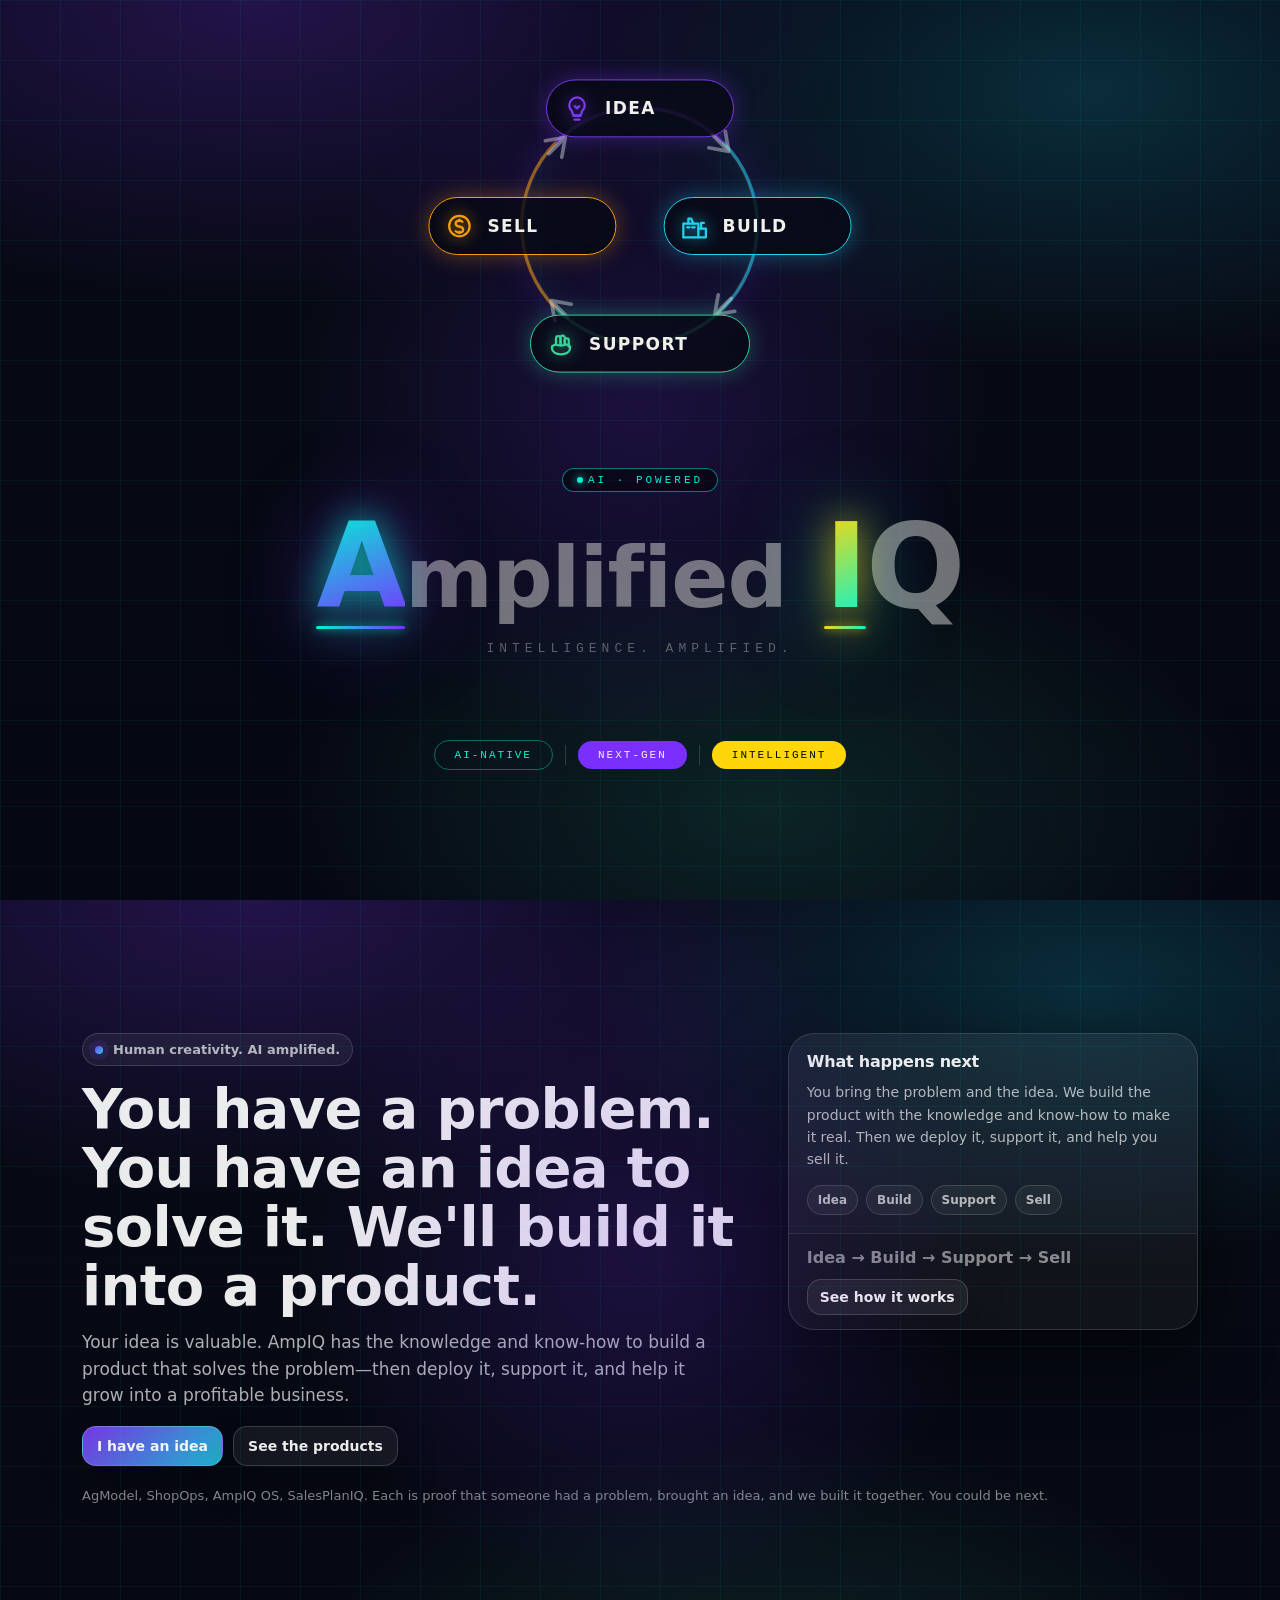
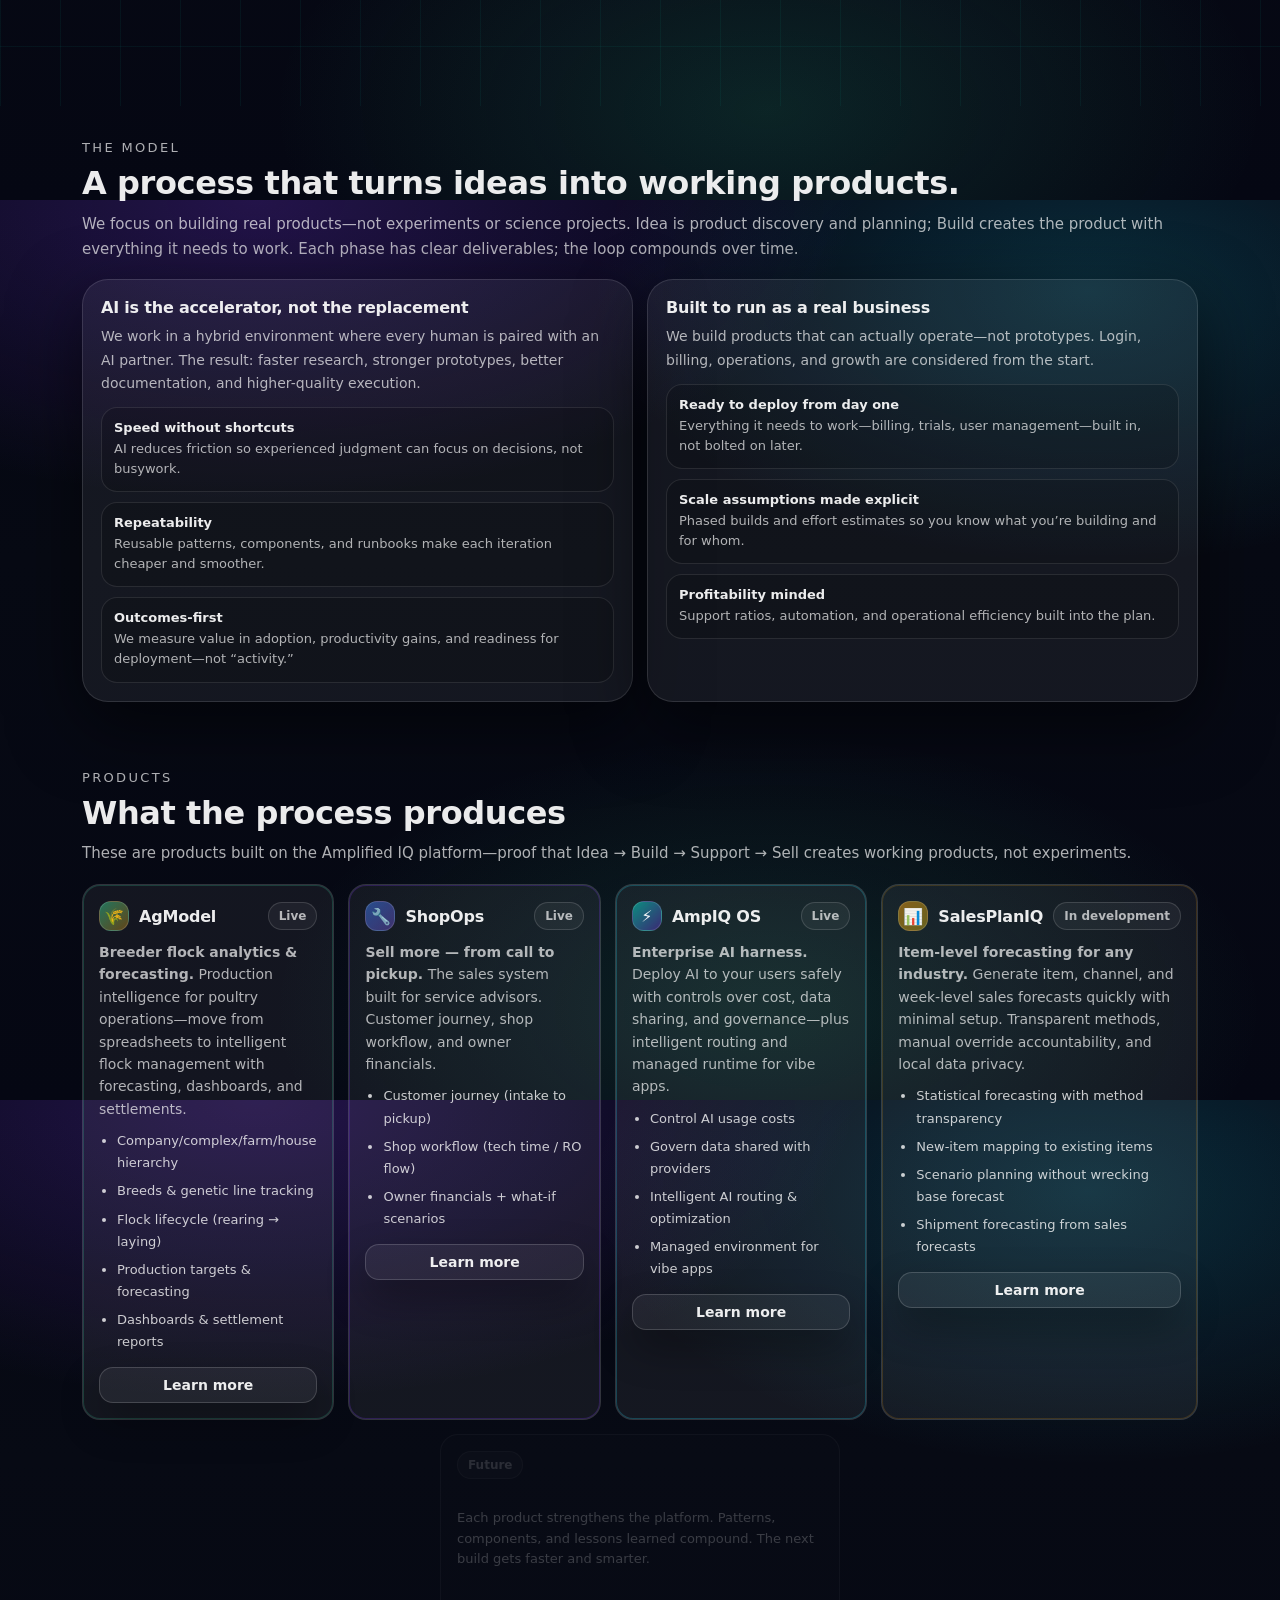
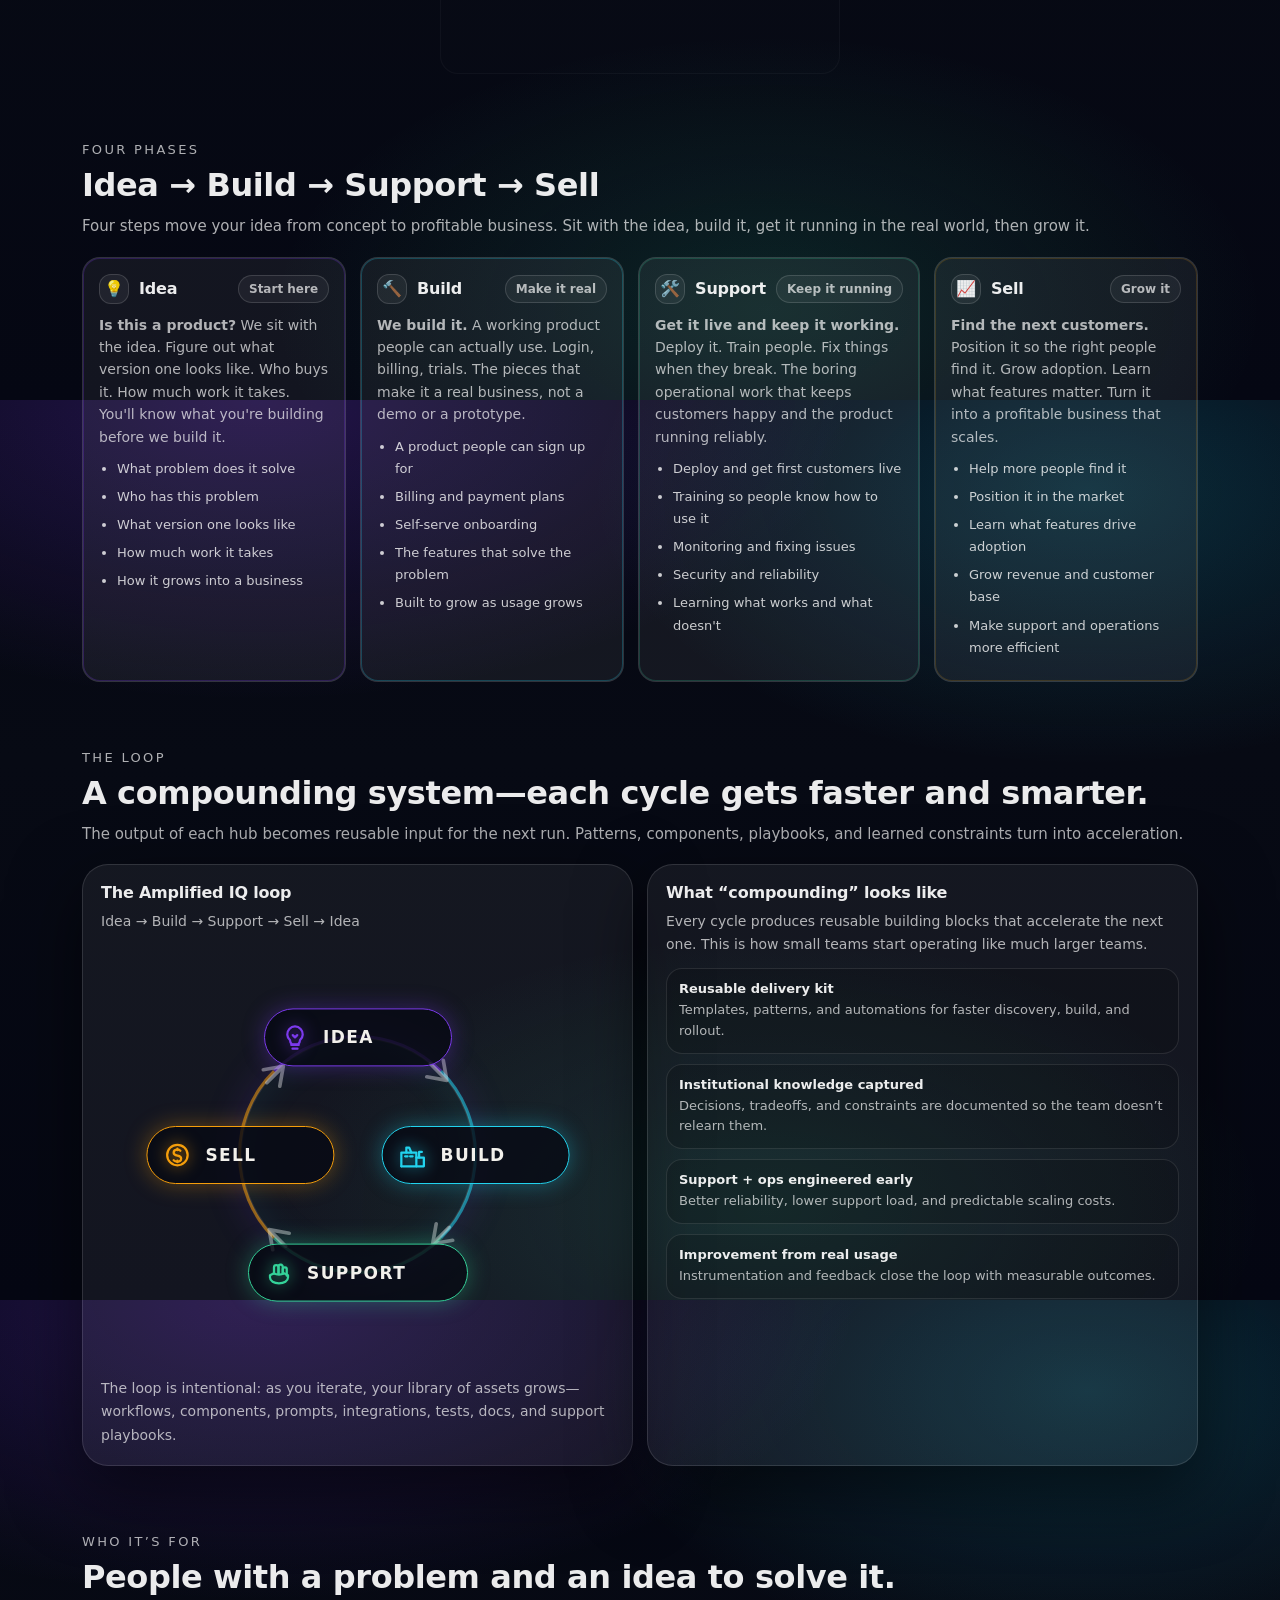
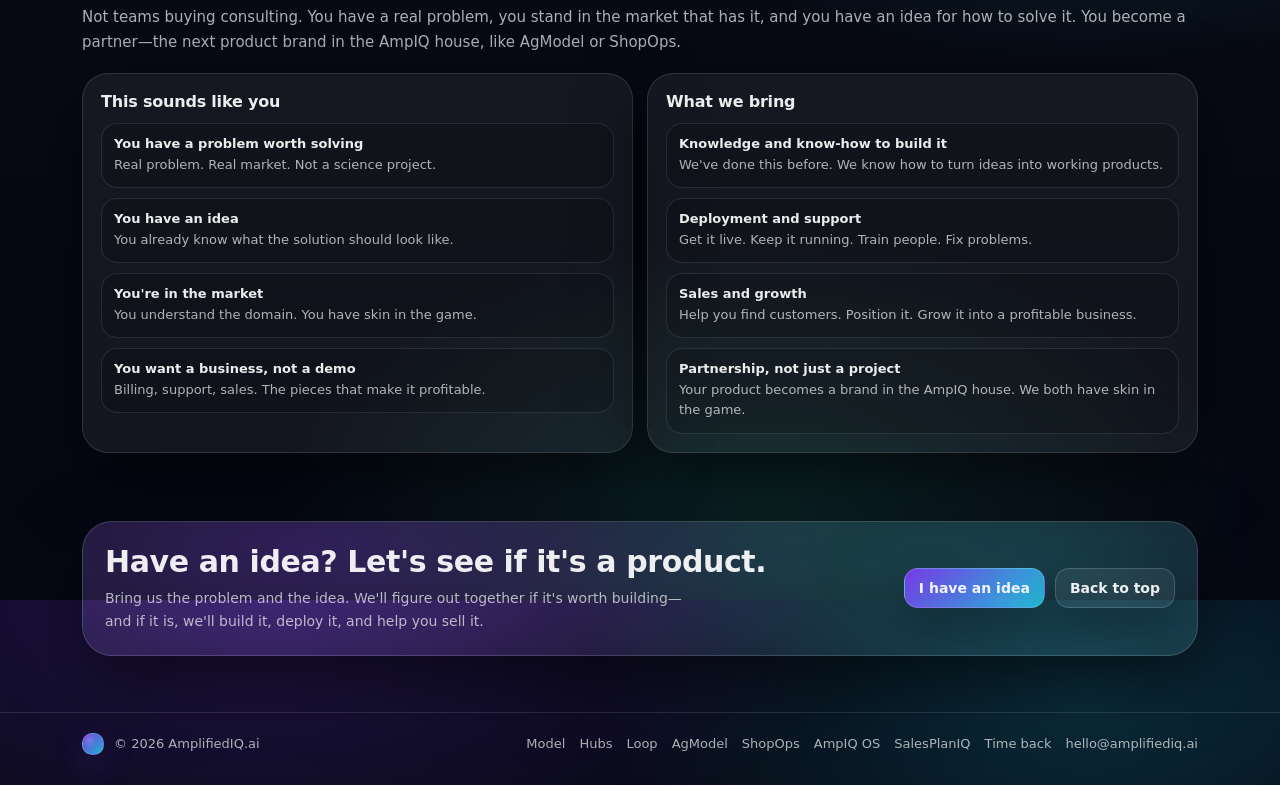
==== commit 473d1b2c: "Rename Sales Planning to SalesPlanIQ and position it for any industry. Co-authored-by: Cursor <curso" ====
--- a/index.html
+++ b/index.html
@@ -1118,7 +1118,7 @@
         </aside>
       </div>
       <p class="mini">
-        AgModel, ShopOps, AmpIQ OS, Sales Planning. Each is proof that someone had a problem, brought an idea, and we built it together. You could be next.
+        AgModel, ShopOps, AmpIQ OS, SalesPlanIQ. Each is proof that someone had a problem, brought an idea, and we built it together. You could be next.
       </p>
     </div>
   </header>
@@ -1265,11 +1265,11 @@
         <article class="hub accent-d">
           <div class="hub-top">
             <div class="hub-name">
-              <span class="hub-ico" aria-hidden="true" style="background: linear-gradient(135deg, rgba(245,158,11,.5), rgba(255,214,10,.35));">📊</span> Sales Planning
+              <span class="hub-ico" aria-hidden="true" style="background: linear-gradient(135deg, rgba(245,158,11,.5), rgba(255,214,10,.35));">📊</span> SalesPlanIQ
             </div>
             <span class="hub-tag">In development</span>
           </div>
-          <p><strong>Item-level forecasting for retail.</strong> Generate item, channel, and week-level sales forecasts quickly with minimal setup. Transparent methods, manual override accountability, and local data privacy.</p>
+          <p><strong>Item-level forecasting for any industry.</strong> Generate item, channel, and week-level sales forecasts quickly with minimal setup. Transparent methods, manual override accountability, and local data privacy.</p>
           <ul>
             <li>Statistical forecasting with method transparency</li>
             <li>New-item mapping to existing items</li>
@@ -1535,7 +1535,7 @@
           <a href="agmodel.html">AgModel</a>
           <a href="shopops.html">ShopOps</a>
           <a href="operating-system.html">AmpIQ OS</a>
-          <a href="sales-planning.html">Sales Planning</a>
+          <a href="sales-planning.html">SalesPlanIQ</a>
           <a href="time-back.html">Time back</a>
           <a href="mailto:hello@amplifiediq.ai">hello@amplifiediq.ai</a>
         </div>
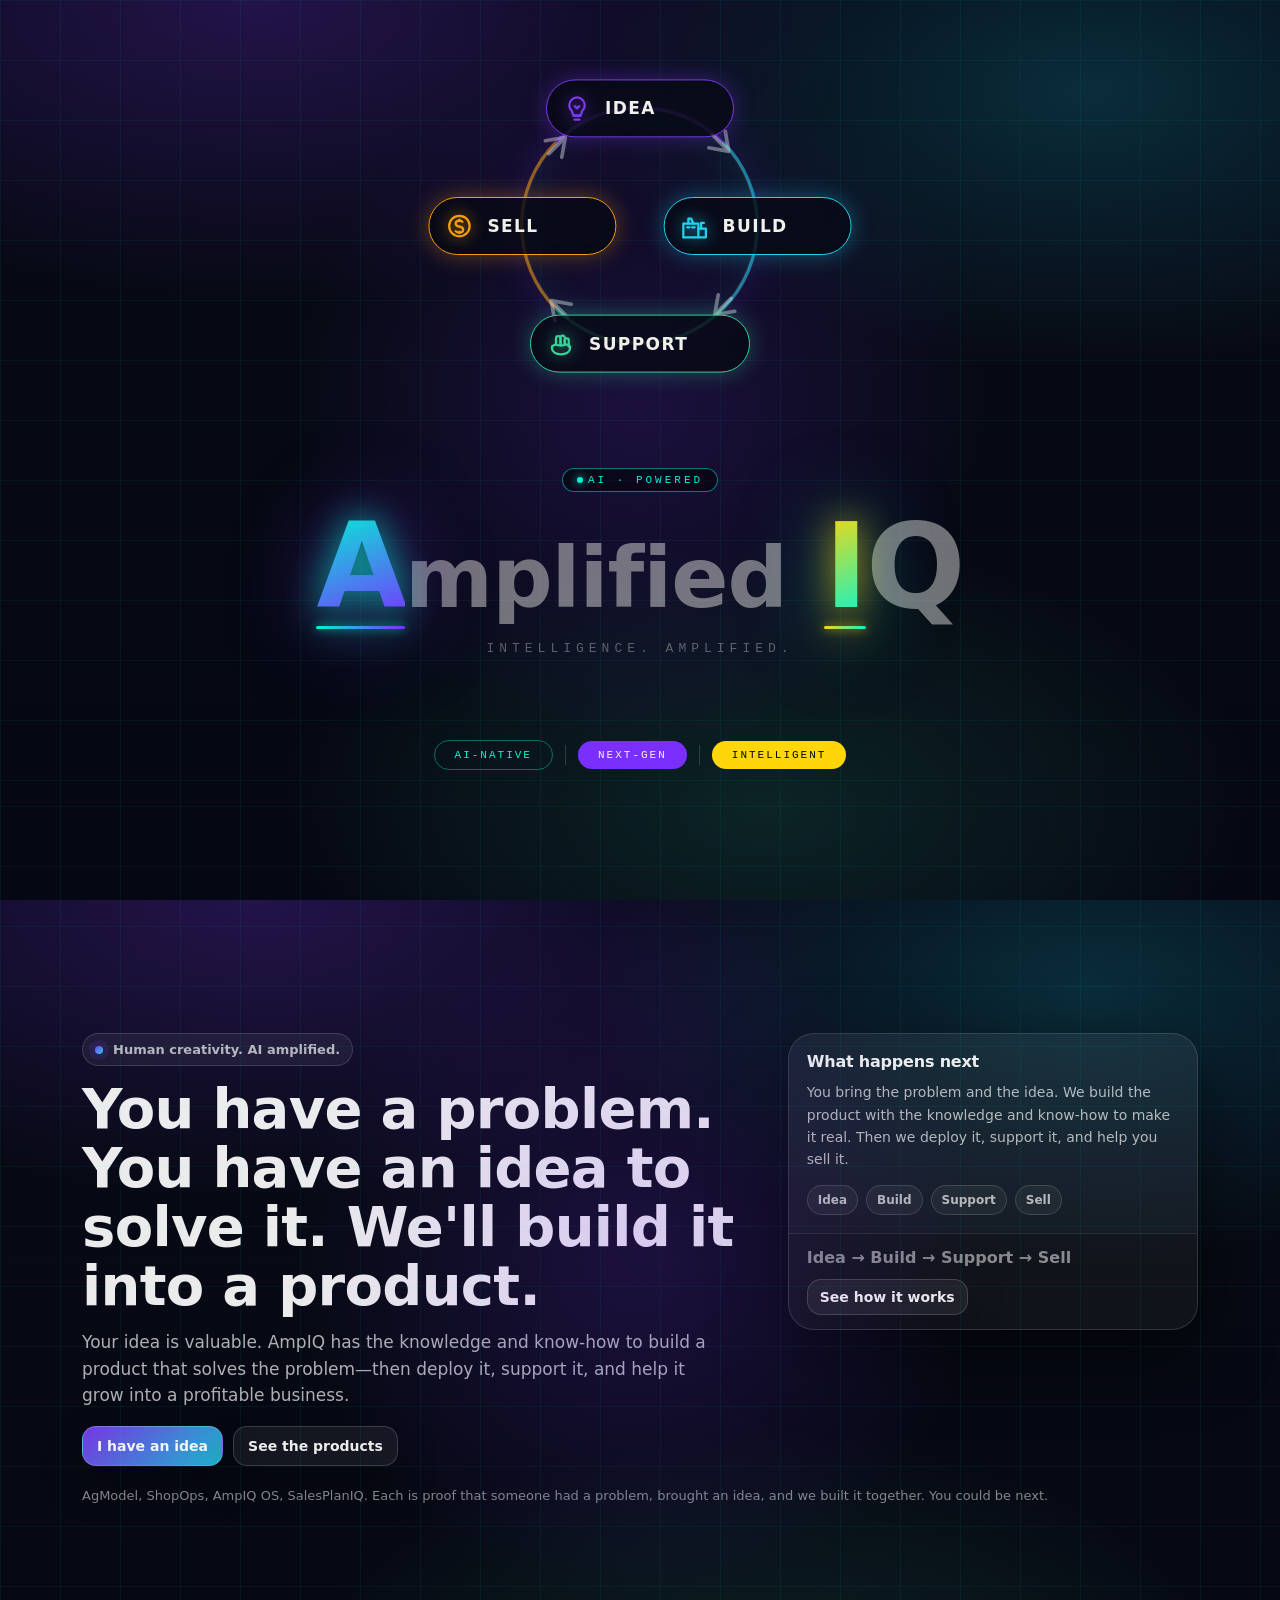
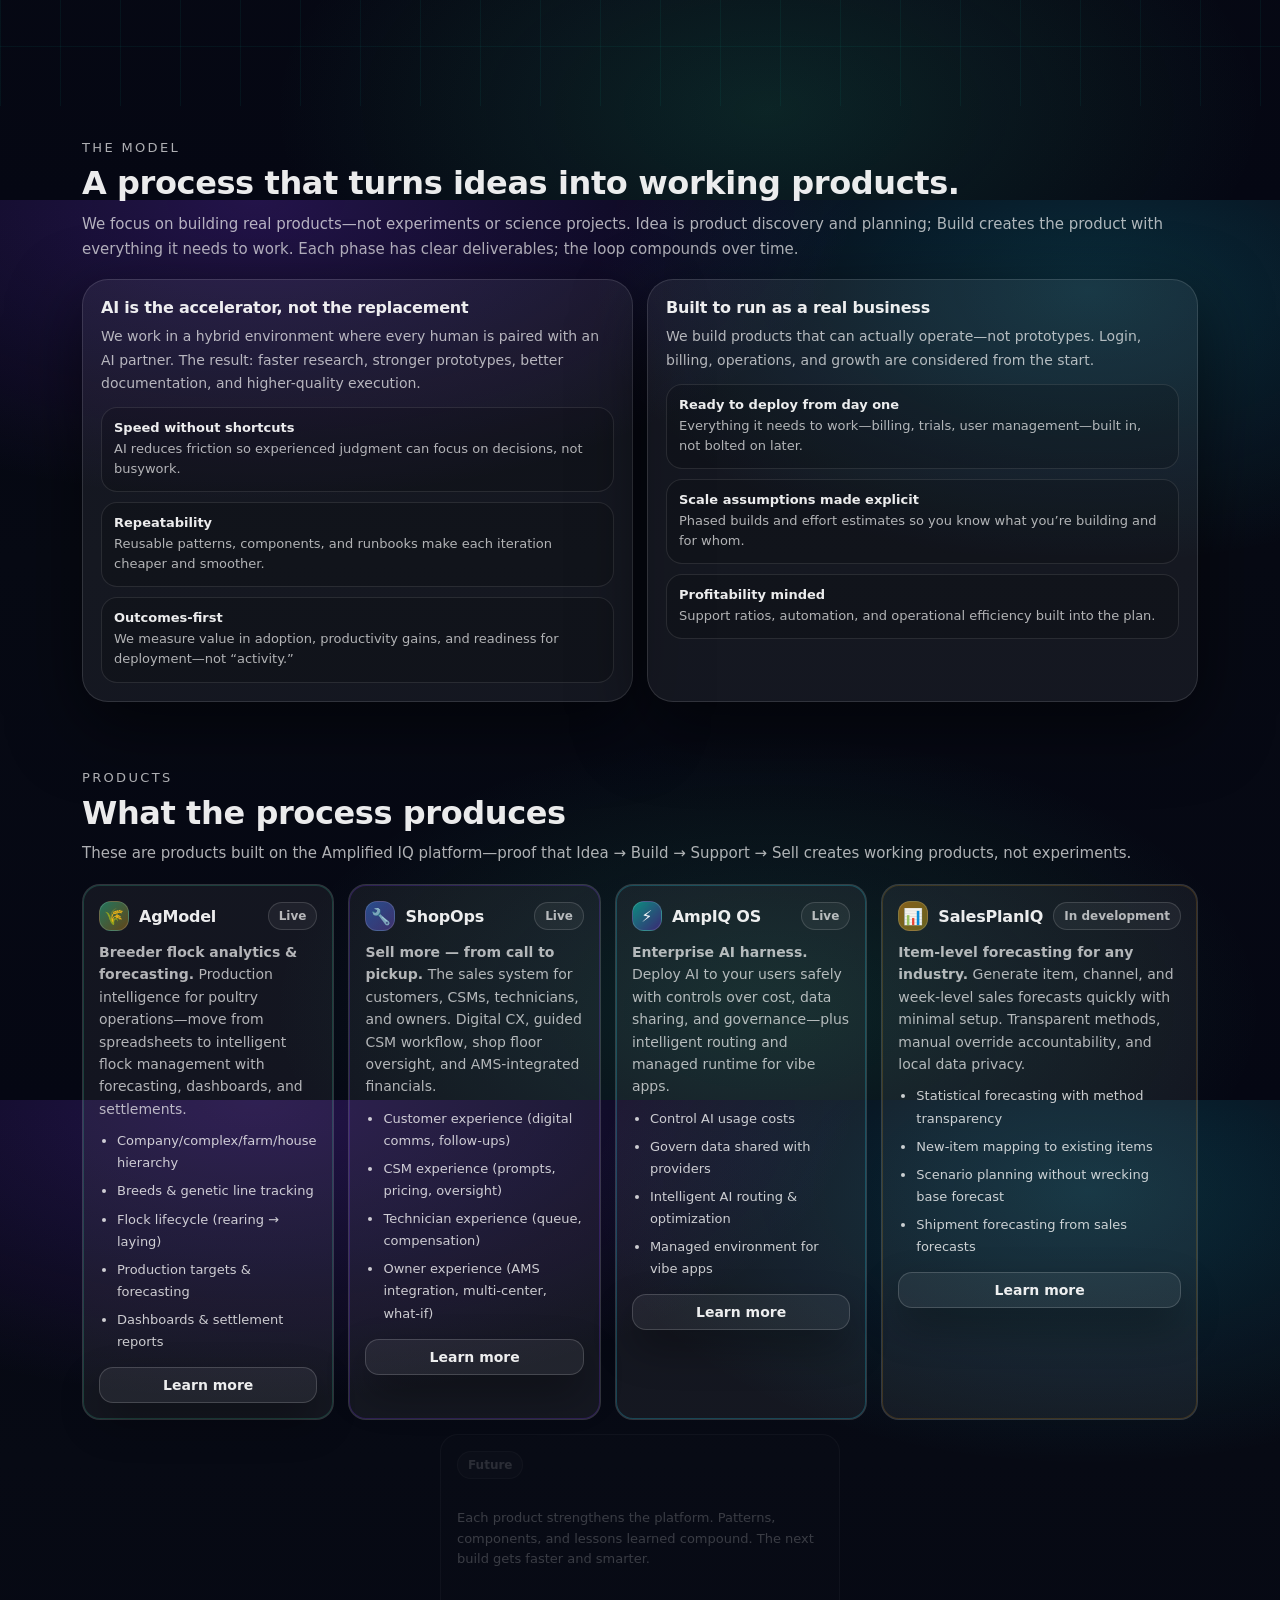
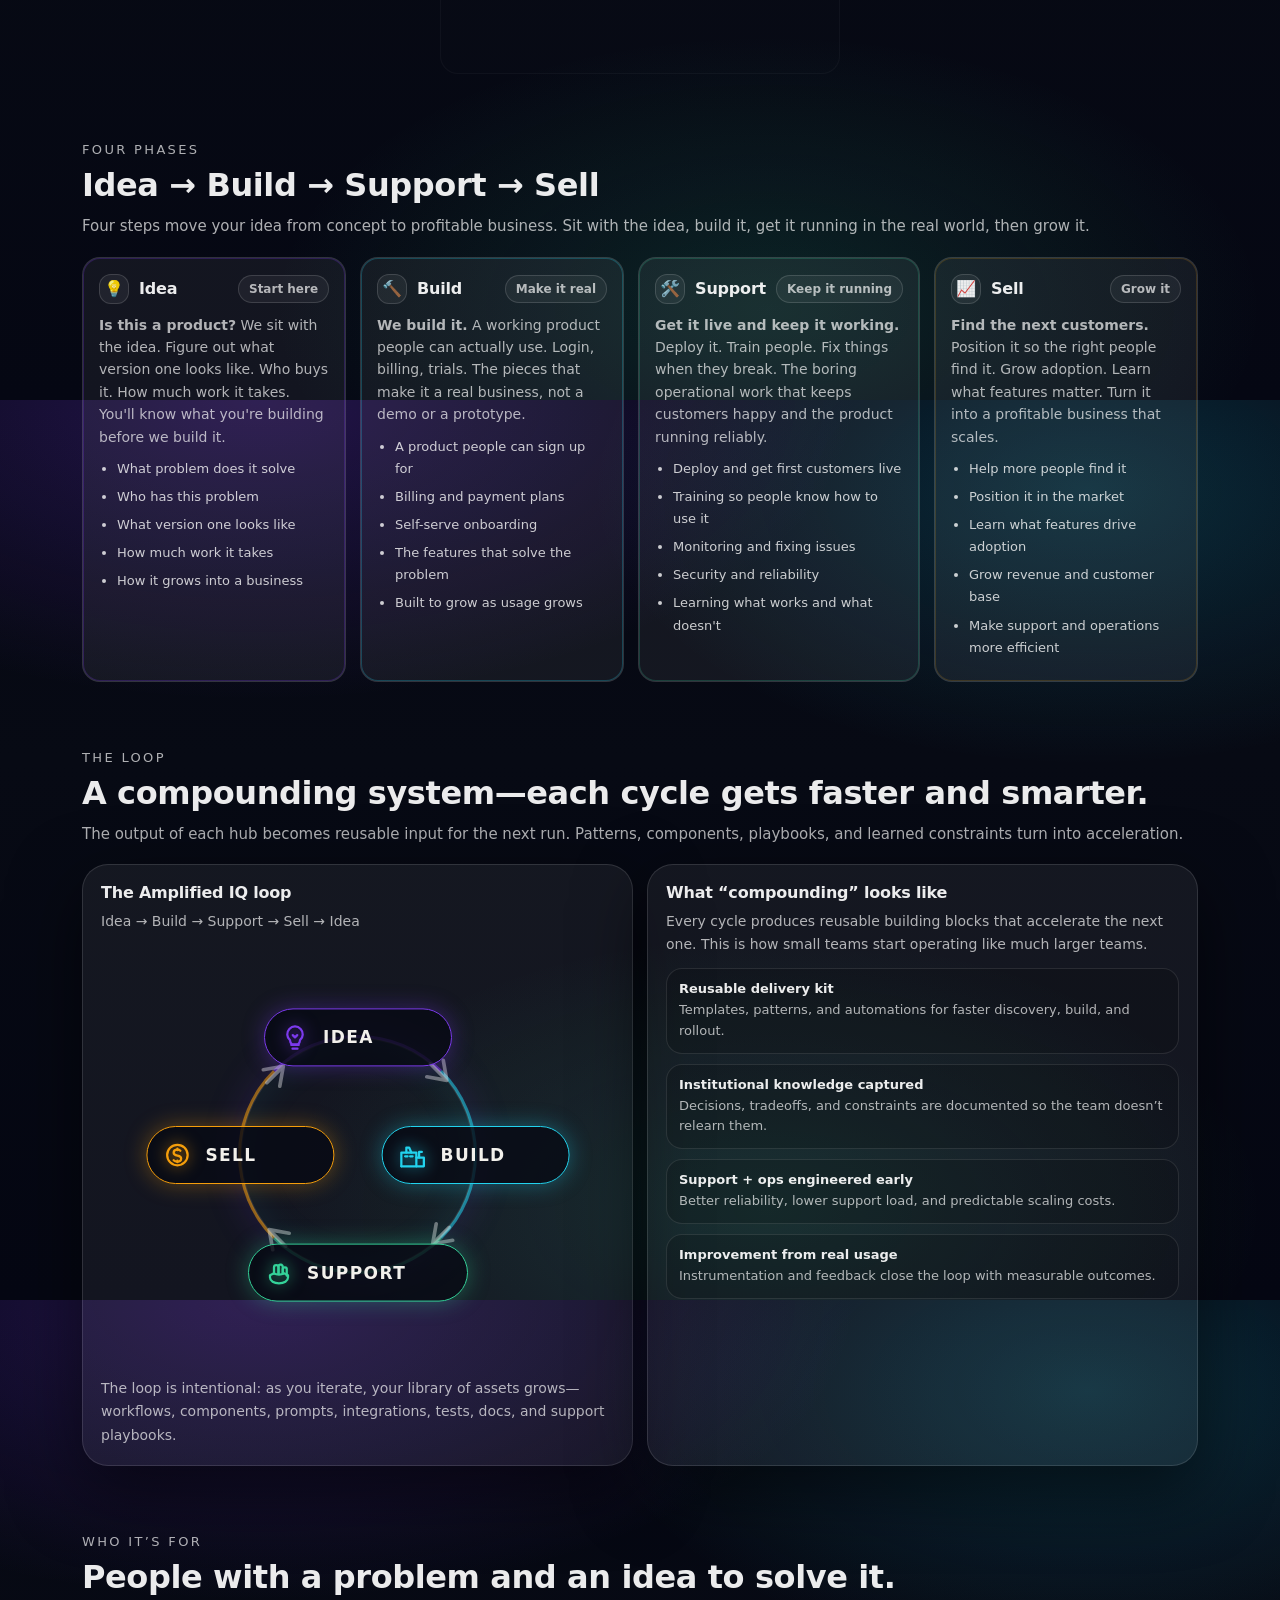
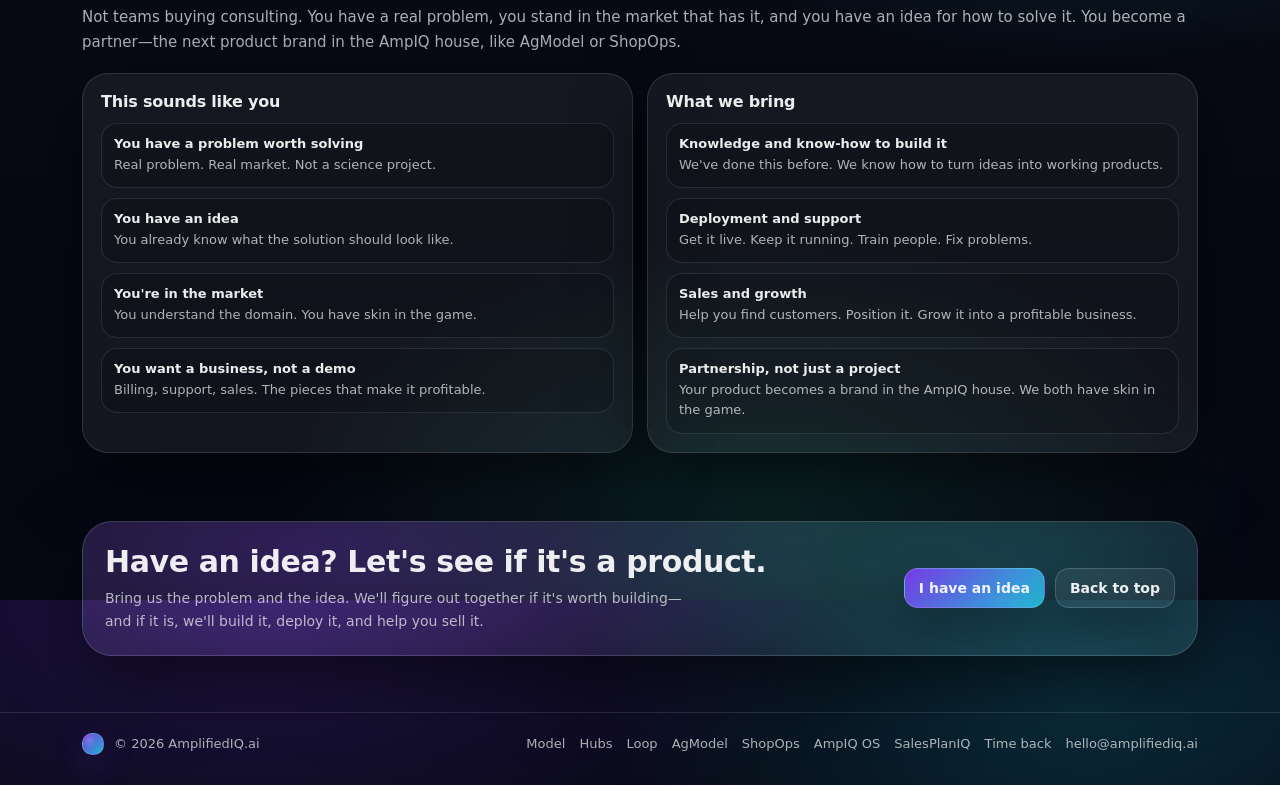
==== commit 5f17f3da: "Merge 79790b69dda21d5575e6a35a1dd5070a2e63abb0 into 473d1b2c1db346722de436f77b46d0982422ea51" ====
--- a/index.html
+++ b/index.html
@@ -1232,11 +1232,12 @@
             </div>
             <span class="hub-tag">Live</span>
           </div>
-          <p><strong>Sell more — from call to pickup.</strong> The sales system built for service advisors. Customer journey, shop workflow, and owner financials.</p>
+          <p><strong>Sell more — from call to pickup.</strong> The sales system for customers, CSMs, technicians, and owners. Digital CX, guided CSM workflow, shop floor oversight, and AMS-integrated financials.</p>
           <ul>
-            <li>Customer journey (intake to pickup)</li>
-            <li>Shop workflow (tech time / RO flow)</li>
-            <li>Owner financials + what-if scenarios</li>
+            <li>Customer experience (digital comms, follow-ups)</li>
+            <li>CSM experience (prompts, pricing, oversight)</li>
+            <li>Technician experience (queue, compensation)</li>
+            <li>Owner experience (AMS integration, multi-center, what-if)</li>
           </ul>
           <div style="margin-top: 14px;">
             <a class="btn" href="shopops.html" style="padding: 9px 14px; width: 100%; justify-content: center;">Learn more</a>
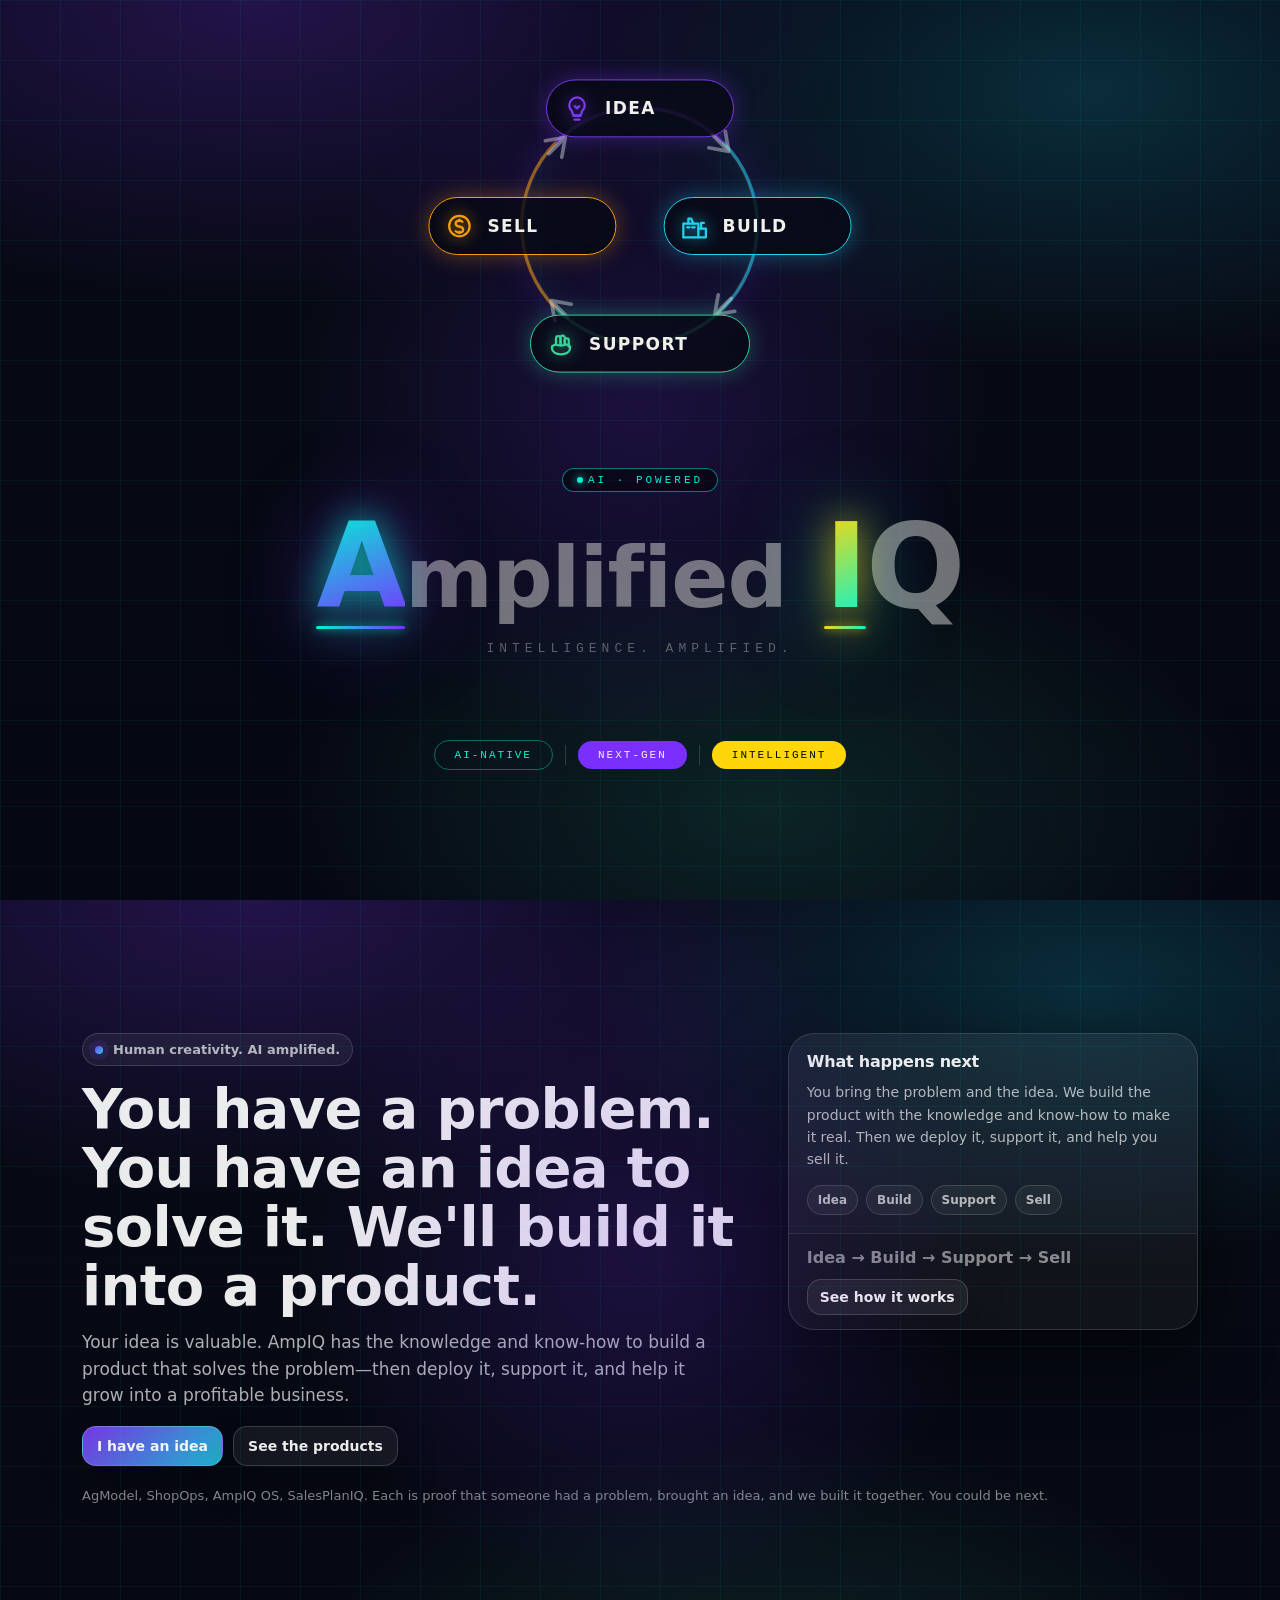
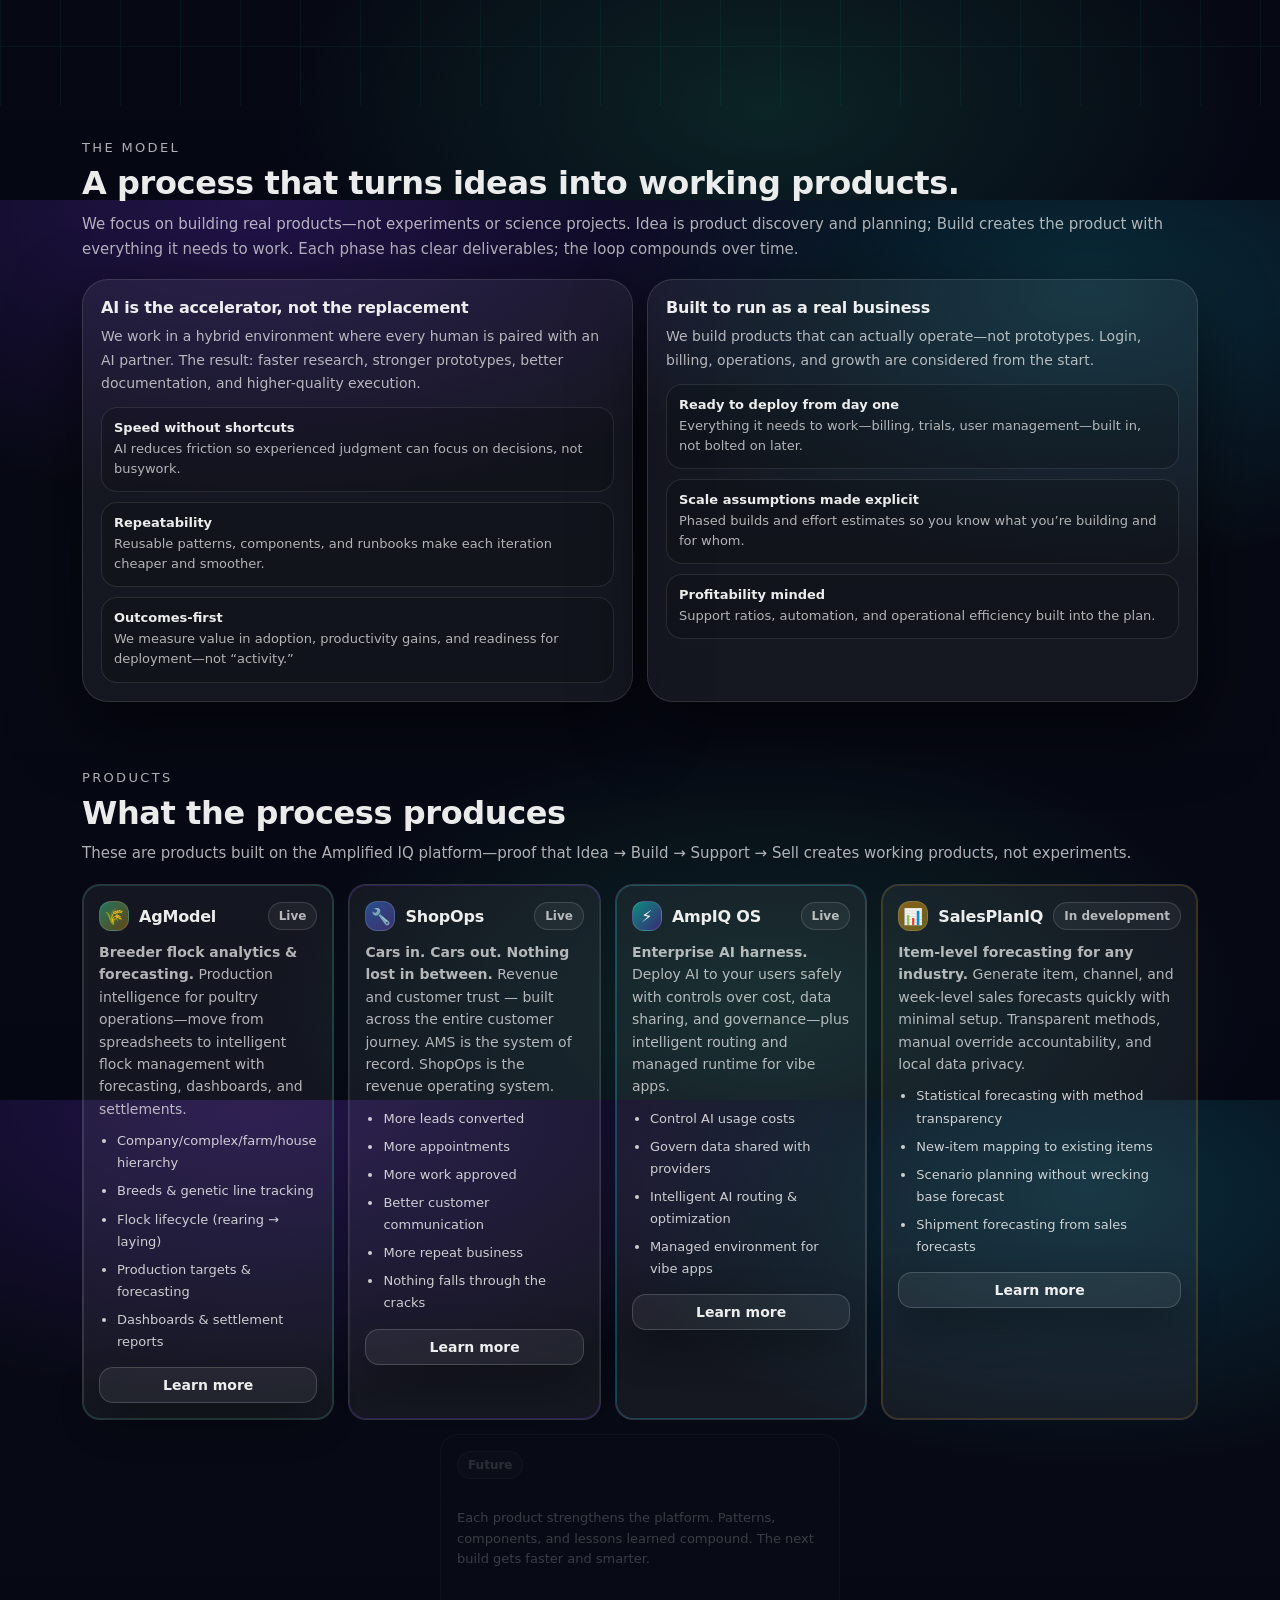
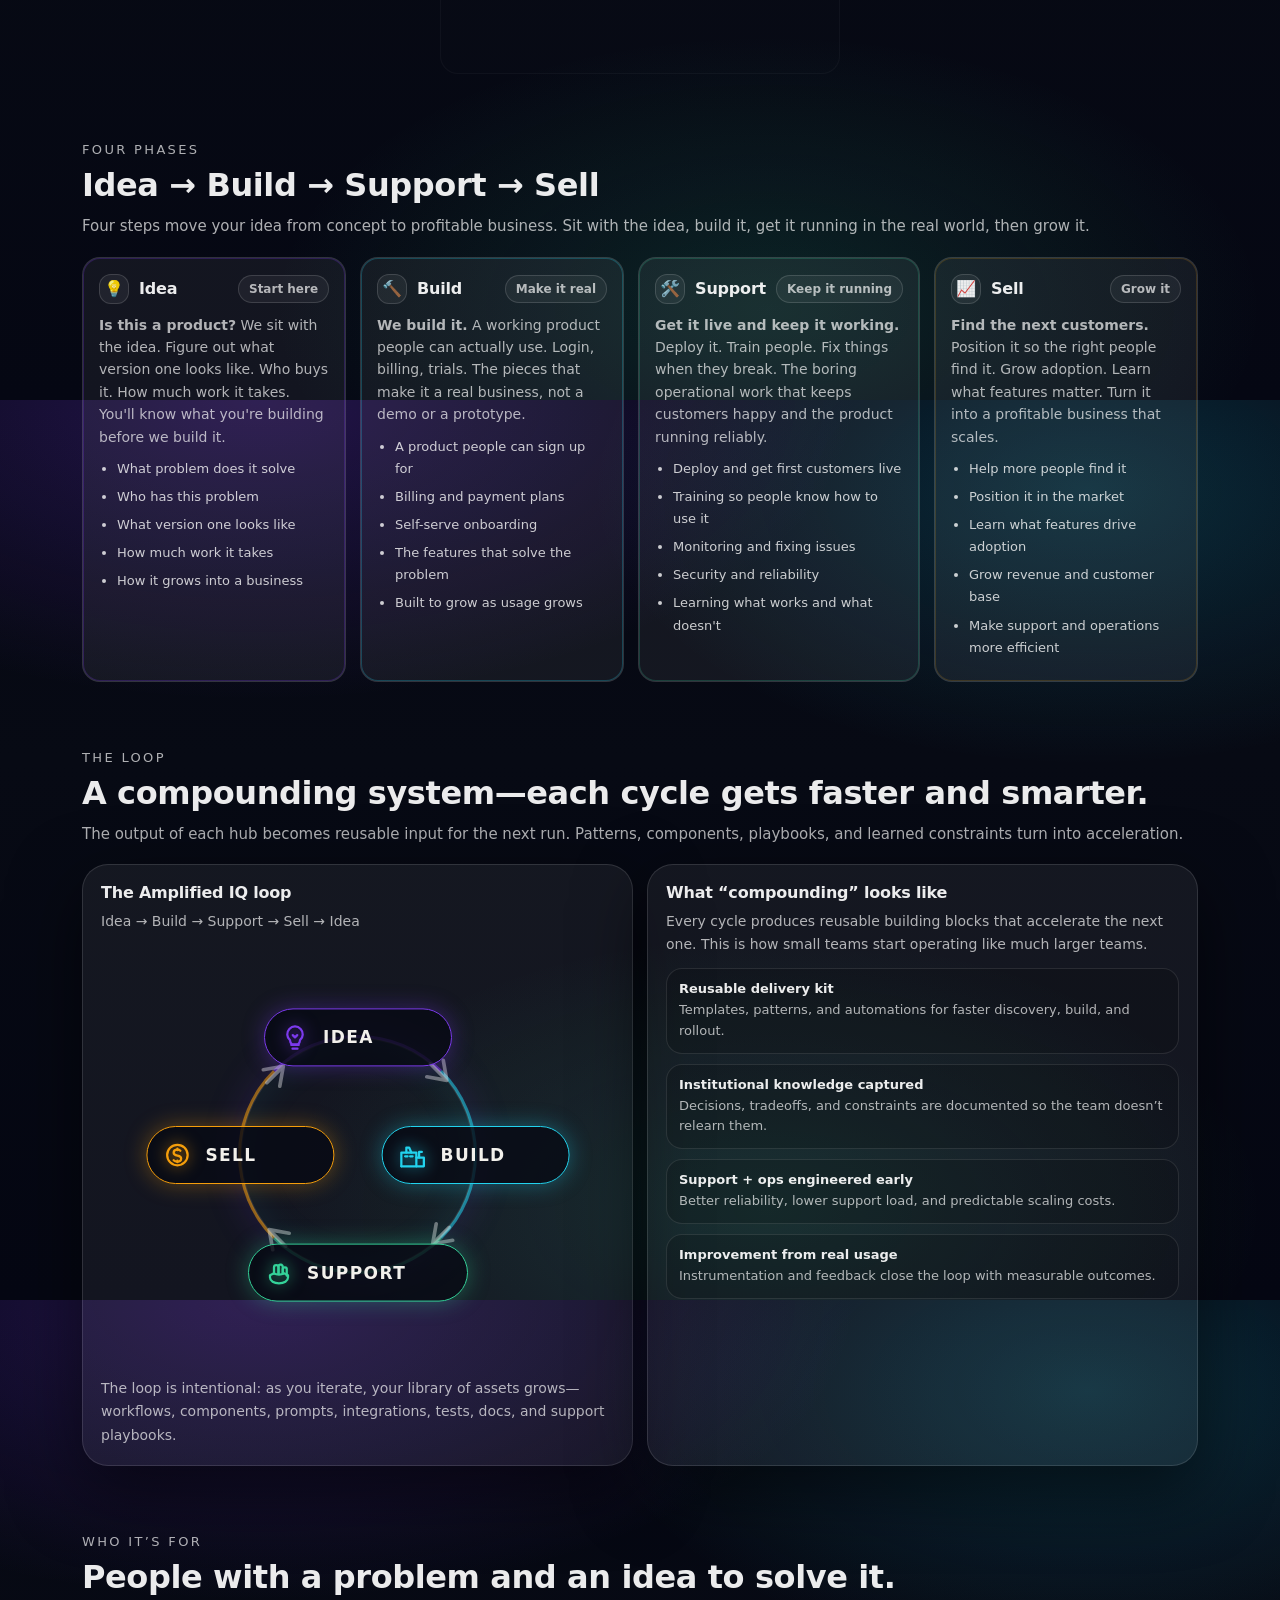
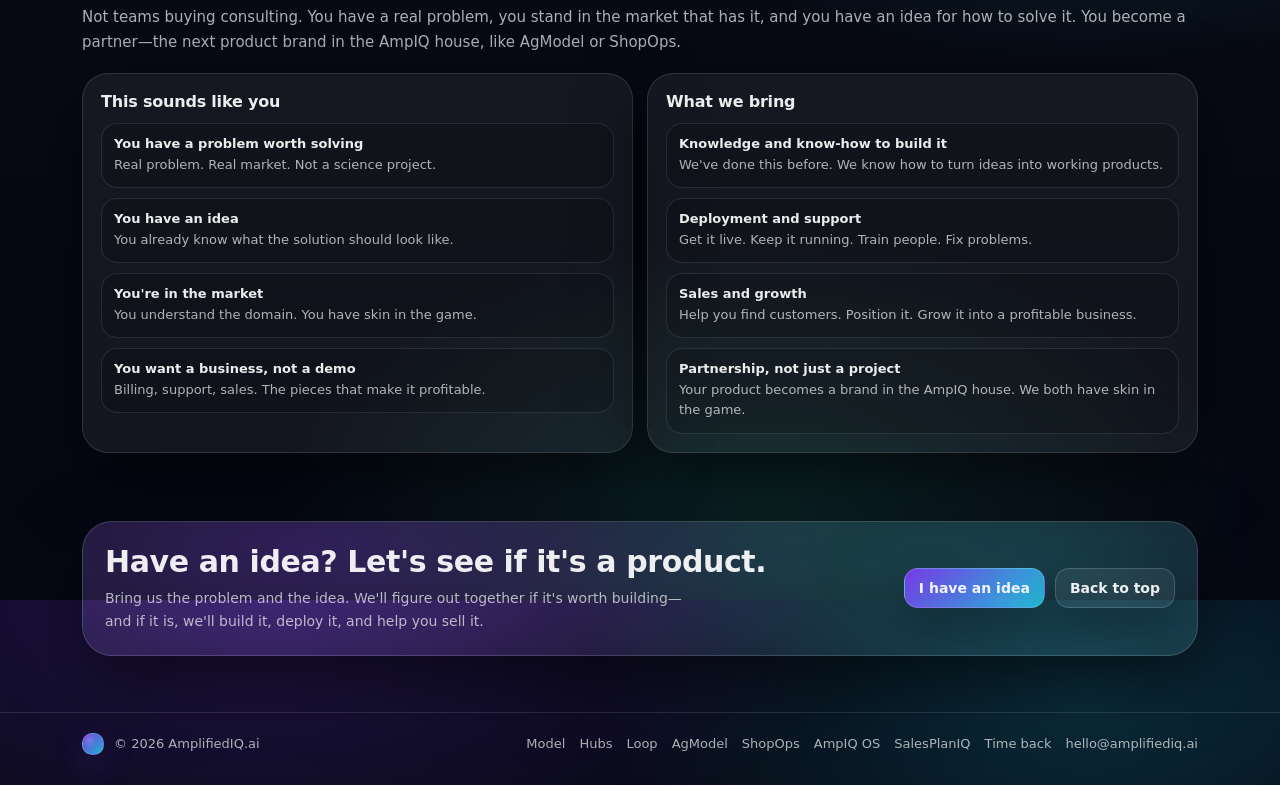
==== commit 28a80a70: "Show which leads marketing spend generated, and match the homepage ShopOps pitch. Co-authored-by: Cu" ====
--- a/index.html
+++ b/index.html
@@ -1232,12 +1232,14 @@
             </div>
             <span class="hub-tag">Live</span>
           </div>
-          <p><strong>Sell more — from call to pickup.</strong> The sales system for customers, CSMs, technicians, and owners. Digital CX, guided CSM workflow, shop floor oversight, and AMS-integrated financials.</p>
+          <p><strong>Cars in. Cars out. Nothing lost in between.</strong> Revenue and customer trust — built across the entire customer journey. AMS is the system of record. ShopOps is the revenue operating system.</p>
           <ul>
-            <li>Customer experience (digital comms, follow-ups)</li>
-            <li>CSM experience (prompts, pricing, oversight)</li>
-            <li>Technician experience (queue, compensation)</li>
-            <li>Owner experience (AMS integration, multi-center, what-if)</li>
+            <li>More leads converted</li>
+            <li>More appointments</li>
+            <li>More work approved</li>
+            <li>Better customer communication</li>
+            <li>More repeat business</li>
+            <li>Nothing falls through the cracks</li>
           </ul>
           <div style="margin-top: 14px;">
             <a class="btn" href="shopops.html" style="padding: 9px 14px; width: 100%; justify-content: center;">Learn more</a>
